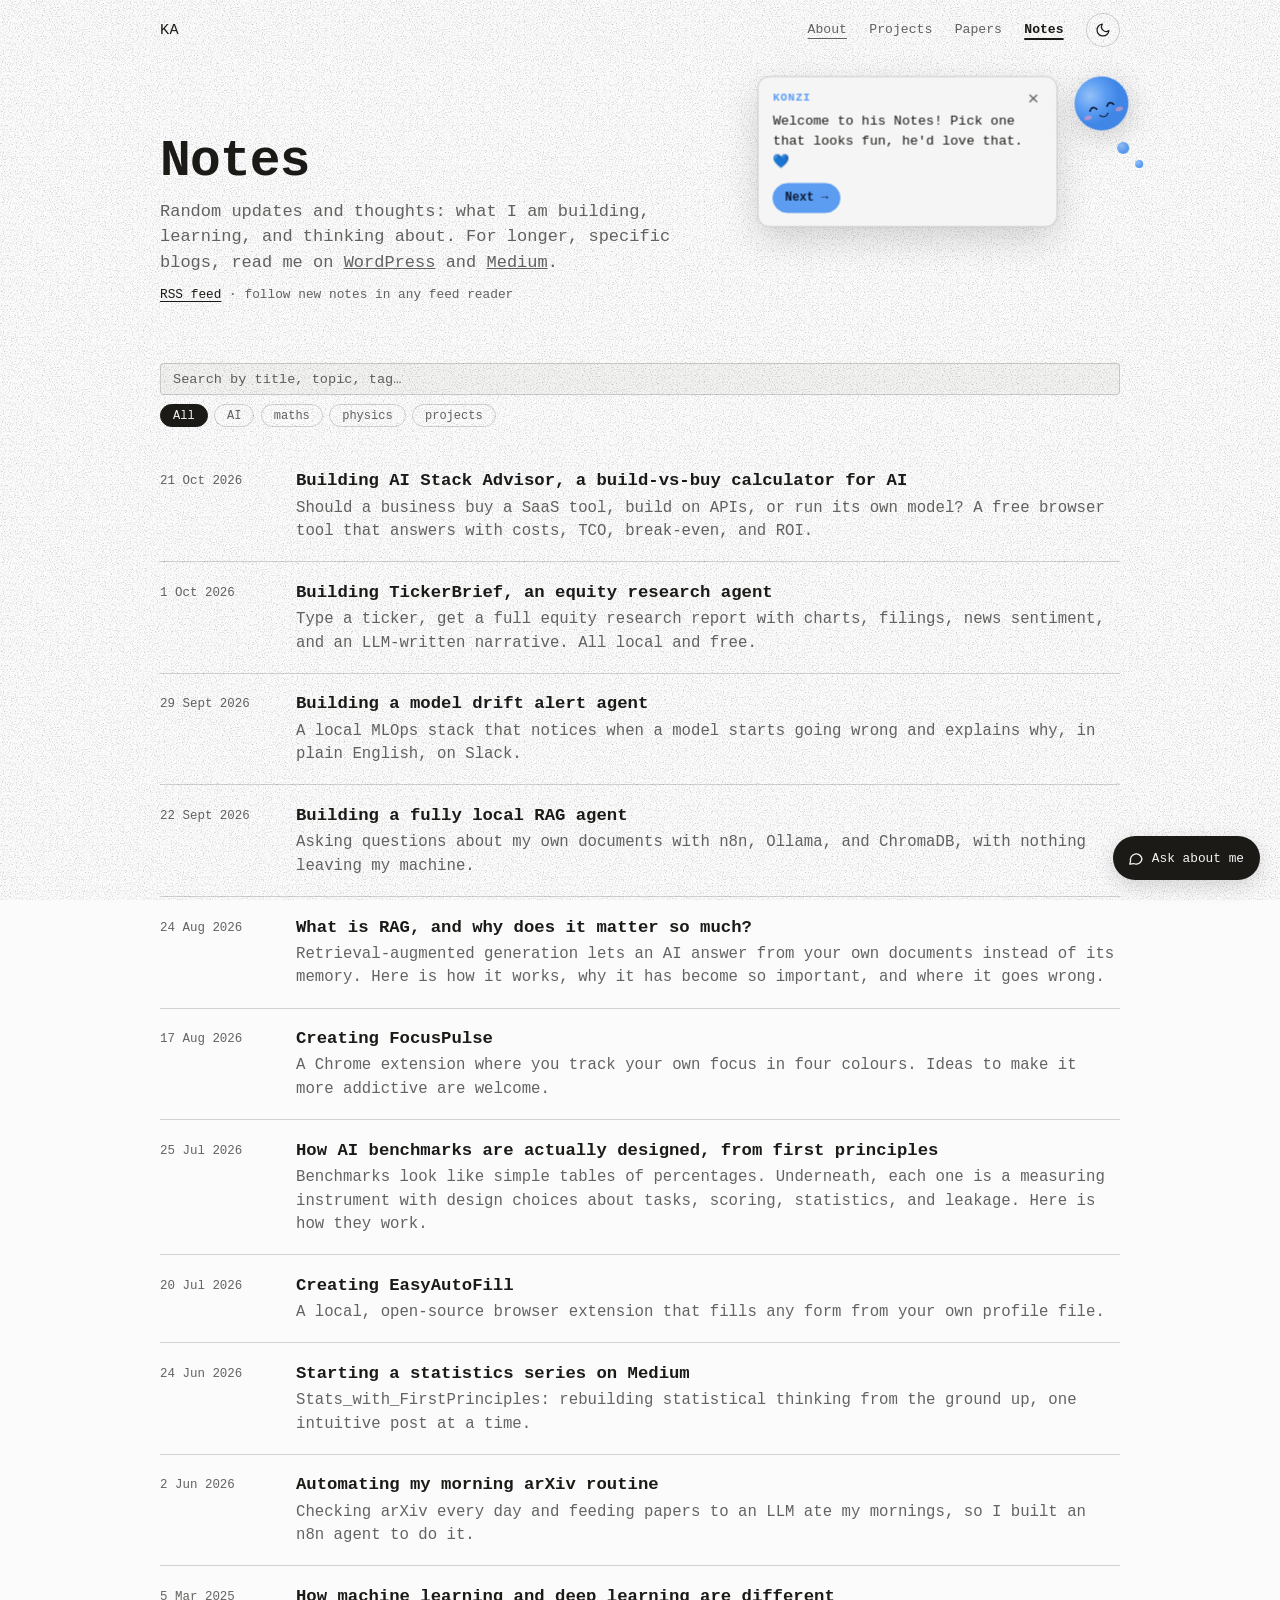
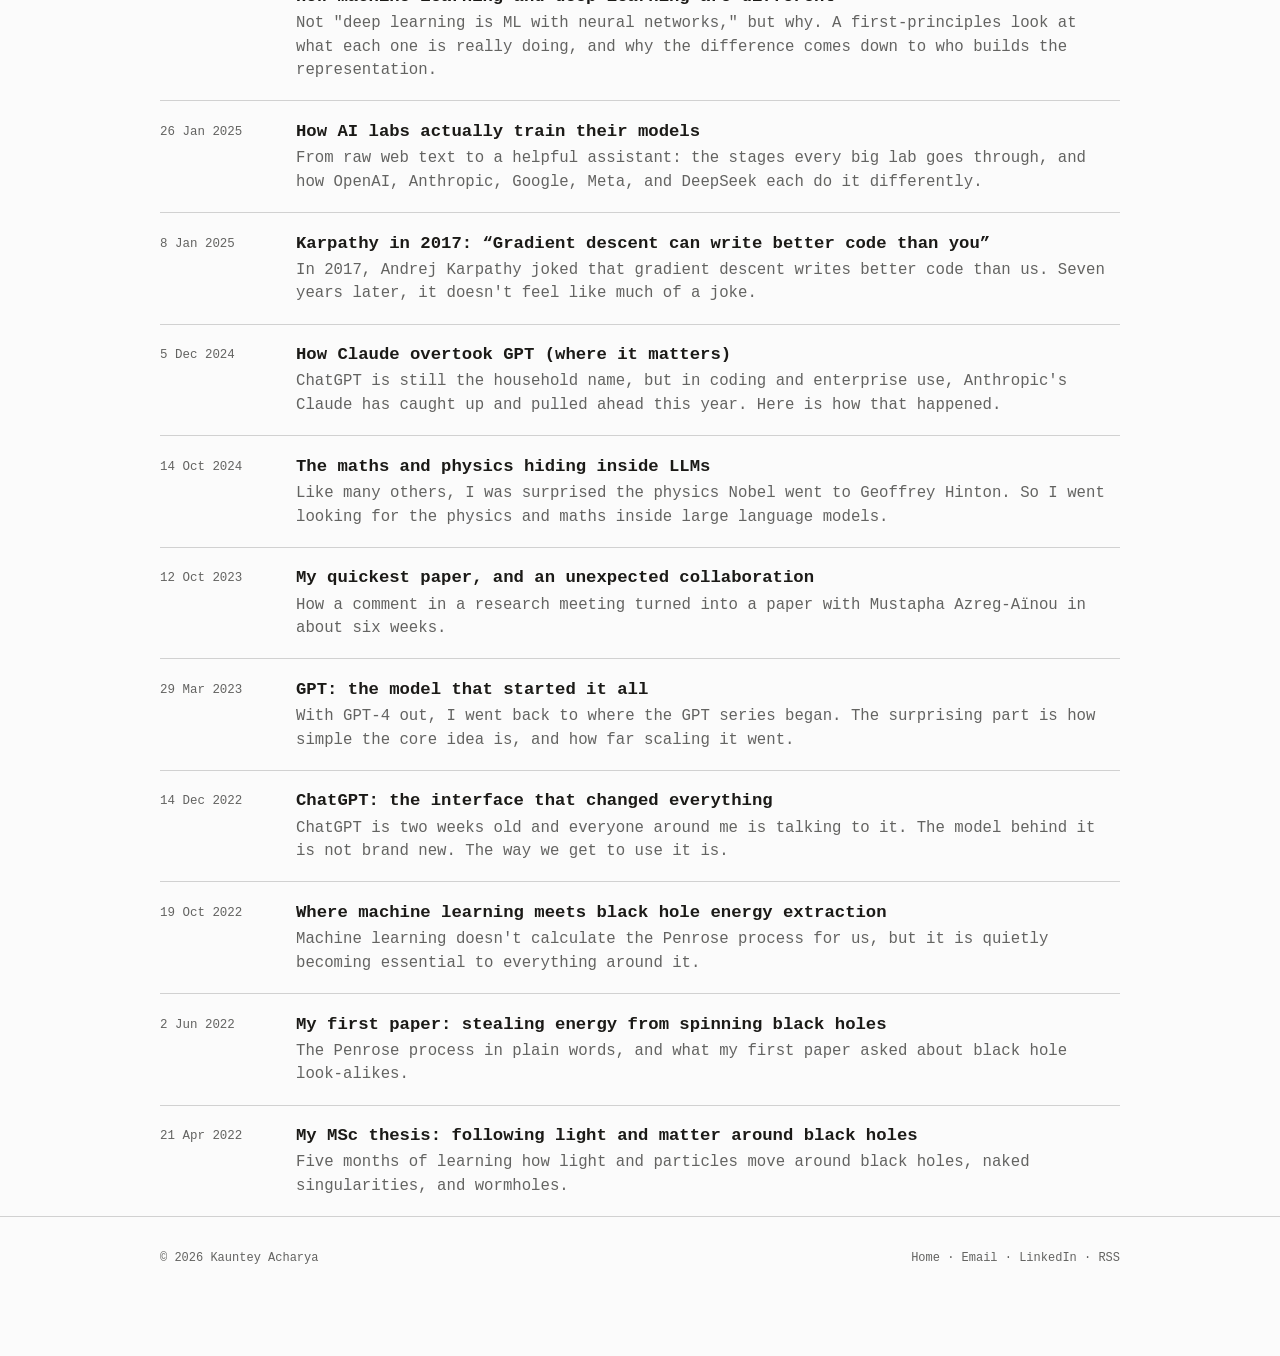
==== notes.html @ 25dbf464 "Add search and Token by Token series filter to notes page" ====
<!DOCTYPE html>
<html lang="en">
<head>
<meta charset="UTF-8">
<meta name="viewport" content="width=device-width, initial-scale=1.0">
<title>Notes | Kauntey Acharya</title>
<meta name="description" content="Random updates and thoughts from Kauntey Acharya on projects, AI, automation, and statistics.">
<meta name="author" content="Kauntey Acharya">
<link rel="canonical" href="https://kaunteyacharya.com/notes.html">
<meta property="og:type" content="website">
<meta property="og:title" content="Notes | Kauntey Acharya">
<meta property="og:description" content="Notes on AI, agents, quantitative finance, statistics, and data science.">
<meta property="og:url" content="https://kaunteyacharya.com/notes.html">
<meta property="og:site_name" content="Kauntey Acharya">
<meta property="og:image" content="https://kaunteyacharya.com/og/notes.png">
<meta property="og:image:width" content="1200">
<meta property="og:image:height" content="630">
<meta name="twitter:card" content="summary_large_image">
<meta name="twitter:image" content="https://kaunteyacharya.com/og/notes.png">
<link rel="alternate" type="application/rss+xml" title="Kauntey Acharya: Notes" href="https://kaunteyacharya.com/feed.xml">

<link rel="icon" type="image/png" sizes="32x32" href="assets/icons/favicon-32.png">
<link rel="icon" href="favicon.ico" sizes="any">
<link rel="apple-touch-icon" href="assets/icons/apple-touch-icon.png">
<link rel="stylesheet" href="assets/style.css">
<!-- Theme: the visitor's saved choice always wins; system preference only until they pick one -->
<script>
  (function () {
    var t = null, k = 'ka-theme';
    try { t = localStorage.getItem(k) || localStorage.getItem('theme'); } catch (e) {}
    if (!t) { try { t = sessionStorage.getItem(k); } catch (e) {} }
    if (!t) { var m = document.cookie.match(/(?:^|; )ka-theme=(light|dark)/); if (m) t = m[1]; }
    if (t !== 'light' && t !== 'dark') t = window.matchMedia && matchMedia('(prefers-color-scheme: dark)').matches ? 'dark' : 'light';
    document.documentElement.setAttribute('data-ka-theme', t);
  })();
</script>
</head>
<body>
<a class="skip-link" href="#blogRoot">Skip to content</a>

<header class="topbar">
  <div class="wrap">
    <a class="brand" href="./" aria-label="Home">KA</a>
    <nav class="nav" aria-label="Primary">
      <a class="hide-sm nav-u" href="./#about">About</a>
      <a href="./#projects">Projects</a>
      <a href="./#publications">Papers</a>
      <a class="nav-u" href="notes.html" aria-current="page">Notes</a>
      <button class="theme-btn" id="themeBtn" type="button" aria-label="Switch theme"></button>
    </nav>
  </div>
</header>

<main class="wrap" id="blogRoot">
  <!-- List view -->
  <section id="listView">
    <div class="page-head">
      <h1>Notes</h1>
      <p>Random updates and thoughts: what I am building, learning, and thinking about. For longer, specific blogs, read me on
        <a href="https://kaunteyacharya.wordpress.com/" target="_blank" rel="noopener noreferrer">WordPress</a>
        and <a href="https://medium.com/@sometimes_rational" target="_blank" rel="noopener noreferrer">Medium</a>.</p>
      <p class="feed-link"><a href="feed.xml">RSS feed</a> · follow new notes in any feed reader</p>
    </div>
    <div class="notes-search-wrap">
      <input type="search" id="noteSearch" class="notes-search" placeholder="Search by title, topic, tag…" aria-label="Search notes" autocomplete="off">
    </div>
    <div class="filter-bar" id="filters" role="group" aria-label="Filter notes"></div>
    <ul class="post-list" id="allPosts"><li class="empty">Loading…</li></ul>
  </section>

  <!-- Single-post view -->
  <article class="article" id="postView" hidden>
    <a class="back" href="notes.html">← All notes</a>
    <header>
      <div class="post-title" id="postTitle" role="heading" aria-level="1"></div>
      <p class="meta" id="postMeta"></p>
    </header>
    <div class="prose" id="postBody"></div>
  </article>
</main>

<footer class="footer">
  <div class="wrap">
    <span>© <span data-year>2026</span> Kauntey Acharya</span>
    <span><a href="./">Home</a> · <a href="mailto:kaunteyacharya2000@gmail.com">Email</a> · <a href="https://www.linkedin.com/in/kauntey-acharya" target="_blank" rel="noopener noreferrer">LinkedIn</a> · <a href="feed.xml">RSS</a></span>
  </div>
</footer>

<!-- ═══ CHAT ASSISTANT ═══ -->
<button class="chat-toggle" id="chatToggle" type="button" aria-controls="chat" aria-expanded="false" aria-label="Ask about me">
  <svg viewBox="0 0 24 24" fill="none" stroke="currentColor" stroke-width="1.8" stroke-linecap="round" stroke-linejoin="round" aria-hidden="true"><path d="M21 12a8 8 0 0 1-11.6 7.1L4 20l1-4.6A8 8 0 1 1 21 12z"/></svg>
  <span>Ask about me</span>
</button>

<div class="chat" id="chat" role="dialog" aria-label="Portfolio assistant" aria-hidden="true">
  <div class="chat-head">
    <strong>K’s assistant</strong>
    <button class="chat-close" id="chatClose" type="button" aria-label="Close assistant">×</button>
  </div>
  <div class="chat-log" id="chatLog" aria-live="polite"></div>
  <form class="chat-form" id="chatForm" autocomplete="off">
    <input id="chatInput" type="text" placeholder="Ask about papers, projects, contact…" aria-label="Your question" maxlength="300">
    <button type="submit">Send</button>
  </form>
</div>

<script src="assets/vendor/marked.min.js"></script>
<script src="assets/main.js"></script>
<script src="assets/notes.js"></script>
<script src="assets/chatbot.js"></script>
<script src="assets/konzi.js"></script>
</body>
</html>
---- assets/style.css ----
/* =========================================================
   Kauntey Acharya: portfolio
   One stylesheet shared by index.html and notes.html
   ========================================================= */

/* ---------- Tokens ---------- */
/* Palette: off-white paper (light) / graphite (dark), monochrome */
:root {
  --bg:      #F5F5F5;
  --surface: rgba(27, 26, 23, .04);
  --text:    #1B1A17;
  --muted:   rgba(27, 26, 23, .68);
  --line:    rgba(27, 26, 23, .18);
  --accent:  #1B1A17;

  --mono:  monospace;
  --serif: monospace;

  --max: 1040px;
  --gutter: clamp(1rem, 4vw, 2.5rem);
  --label-col: 180px;

  /* Paper grain: a tiny tiling noise texture (SVG, about 1 KB, no extra request).
     Light and dark specks around the paper colour; --paper is set a touch lighter
     than --bg (and a touch darker in dark mode) so the grained page averages out to --bg. */
  --grain: url("data:image/svg+xml,%3Csvg xmlns=%27http://www.w3.org/2000/svg%27 width=%27180%27 height=%27180%27%3E%3Cfilter id=%27d%27 x=%270%27 y=%270%27 color-interpolation-filters=%27sRGB%27%3E%3CfeTurbulence type=%27fractalNoise%27 baseFrequency=%27.85%27 numOctaves=%273%27 stitchTiles=%27stitch%27/%3E%3CfeColorMatrix values=%270 0 0 0 0  0 0 0 0 0  0 0 0 0 0  -0.5 0 0 0 0.25%27/%3E%3C/filter%3E%3Cfilter id=%27l%27 x=%270%27 y=%270%27 color-interpolation-filters=%27sRGB%27%3E%3CfeTurbulence type=%27fractalNoise%27 baseFrequency=%27.85%27 numOctaves=%273%27 stitchTiles=%27stitch%27/%3E%3CfeColorMatrix values=%270 0 0 0 1  0 0 0 0 1  0 0 0 0 1  0.5 0 0 0 -0.25%27/%3E%3C/filter%3E%3Crect width=%27100%25%27 height=%27100%25%27 filter=%27url%28%23d%29%27/%3E%3Crect width=%27100%25%27 height=%27100%25%27 filter=%27url%28%23l%29%27/%3E%3C/svg%3E");
  --paper: #FBFBFB;
}

:root[data-ka-theme="dark"] {
  --bg:      #1C1B19;
  --surface: rgba(236, 231, 220, .05);
  --text:    #ECE7DC;
  --muted:   rgba(236, 231, 220, .66);
  --line:    rgba(236, 231, 220, .18);
  --accent:  #ECE7DC;
  --paper:   #171614;
  color-scheme: dark;
}

/* ---------- Reset / base ---------- */
*, *::before, *::after { box-sizing: border-box; margin: 0; padding: 0; }
html { scroll-behavior: smooth; scroll-padding-top: 72px; }
body {
  background-color: var(--paper, var(--bg));
  color: var(--text);
  font-family: var(--serif);
  font-size: 17px;
  line-height: 1.5;          /* original 1.75 minus .25 */
  -webkit-font-smoothing: antialiased;
  transition: background-color .3s ease, color .3s ease;
}
/* Grain sits on its own fixed layer, so it stays still while the page scrolls over it
   (background-attachment: fixed is ignored on iPhones, a fixed layer is not). */
body::before {
  content: ""; position: fixed; inset: 0; z-index: -1; pointer-events: none;
  background: var(--grain) 0 0 / 180px 180px;
}
a { color: inherit; }
img { max-width: 100%; }
::selection { background: var(--text); color: var(--bg); }
:focus-visible { outline: 2px solid var(--accent); outline-offset: 3px; }
/* Skip link: hidden until a keyboard user tabs to it */
.skip-link {
  position: absolute; left: 1rem; top: -100px; z-index: 100;
  background: var(--text); color: var(--bg); padding: .5rem .9rem;
  font-family: var(--mono); font-size: .85rem; text-decoration: none; border-radius: 4px;
}
.skip-link:focus { top: .75rem; }

.wrap { max-width: var(--max); margin: 0 auto; padding: 0 var(--gutter); }
.mono { font-family: var(--mono); }
.muted { color: var(--muted); }

/* ---------- Top bar ---------- */
.topbar {
  position: sticky; top: env(safe-area-inset-top, 0px); z-index: 50;
  background: var(--grain) 0 0 / 180px 180px, color-mix(in srgb, var(--paper, var(--bg)) 88%, transparent);
  backdrop-filter: blur(8px);
  -webkit-backdrop-filter: blur(8px);
  border-bottom: 1px solid transparent;
  transition: border-color .3s ease;
}
.topbar.scrolled { border-bottom-color: var(--line); }
.topbar .wrap {
  display: flex; align-items: center; justify-content: space-between;
  height: 60px; gap: 1rem;
}
.brand {
  font-family: var(--mono); font-weight: 500; font-size: .95rem;
  text-decoration: none; letter-spacing: .02em;
}
.nav { display: flex; align-items: center; gap: 1.4rem; font-family: var(--mono); font-size: .82rem; }
.nav a { text-decoration: none; color: var(--muted); transition: color .2s; white-space: nowrap; }
.nav a:hover { color: var(--text); }
/* About (main page) and Notes (separate page) are underlined; the one you are on is bold */
.nav a.nav-u { text-decoration: underline; text-decoration-thickness: 1px; text-underline-offset: 5px; }
.nav a.nav-u[aria-current="page"] { color: var(--text); font-weight: 700; text-decoration-thickness: 2px; }
.theme-btn {
  width: 34px; height: 34px; display: grid; place-items: center;
  background: none; border: 1px solid var(--line); border-radius: 50%;
  color: var(--text); cursor: pointer; transition: border-color .2s;
}
.theme-btn:hover { border-color: var(--text); }
.theme-btn svg { width: 16px; height: 16px; }

/* ---------- Hero ---------- */
.hero { padding: clamp(5rem, 14vh, 9rem) 0 clamp(3.5rem, 8vh, 5rem); }
.status {
  display: inline-flex; align-items: center; gap: .55rem;
  font-family: var(--mono); font-size: .78rem; color: var(--muted);
  margin-bottom: 2rem;
}
.status::before {
  content: ""; width: 7px; height: 7px; border-radius: 50%;
  background: #3E9B5A; box-shadow: 0 0 0 3px color-mix(in srgb, #3E9B5A 22%, transparent);
}
.hero h1 {
  font-family: var(--serif); font-weight: 700;
  font-size: clamp(2.4rem, 6vw, 4rem);
  line-height: 1.1; letter-spacing: 0;
  margin-bottom: 1.2rem;
}
.hero .roles { font-family: var(--mono); font-size: clamp(.85rem, 1.8vw, 1rem); color: var(--muted); margin-bottom: 1.8rem; }
.hero .lede { font-size: clamp(1.1rem, 2.2vw, 1.3rem); max-width: 36em; margin-bottom: 2.2rem; }
.hero .lede em { font-style: italic; }
.nw { white-space: nowrap; }

.links { display: flex; flex-wrap: wrap; gap: .6rem 1.6rem; font-family: var(--mono); font-size: .85rem; }
.links a {
  display: inline-flex; align-items: center; gap: .45rem;
  text-decoration: none; color: var(--text);
  border-bottom: 1px solid var(--line); padding-bottom: 2px;
  transition: border-color .2s, color .2s;
}
.links a:hover { border-color: var(--accent); color: var(--accent); }
.links svg { width: 15px; height: 15px; fill: currentColor; }
.links a[hidden] { display: none; }
.hero .loc { margin-top: 2.2rem; font-family: var(--mono); font-size: .78rem; color: var(--muted); }

/* ---------- Sections ---------- */
.section {
  display: grid; grid-template-columns: var(--label-col) 1fr; gap: 2rem;
  padding: 4rem 0; border-top: 1px solid var(--line);
}
.section-label {
  font-family: var(--mono); font-size: .78rem; color: var(--muted);
  text-transform: uppercase; letter-spacing: .1em;
  position: sticky; top: 84px; align-self: start;
}
.section-label span { display: block; color: var(--text); margin-bottom: .2rem; }
.section-body > p { max-width: 38em; margin-bottom: 1.1em; }
.section-body > p:last-child { margin-bottom: 0; }

/* ---------- Generic list rows ---------- */
.rows { list-style: none; }
.row { padding: 1.6rem 0; border-bottom: 1px solid var(--line); }
.row:first-child { padding-top: 0; }
.row:last-child { border-bottom: 0; padding-bottom: 0; }
.row-head { display: flex; justify-content: space-between; align-items: baseline; gap: 1rem; flex-wrap: wrap; }
.row h3 { font-size: 1.1rem; font-weight: 700; line-height: 1.35; }
.row h3 a { text-decoration: none; }
.row h3 a:hover { color: var(--accent); }
.row .when { font-family: var(--mono); font-size: .78rem; color: var(--muted); white-space: nowrap; }
.row .org { font-family: var(--mono); font-size: .82rem; color: var(--muted); margin: .15rem 0 .6rem; }
.row p { max-width: 40em; }
.row ul.points { margin: .5rem 0 0 1.1rem; max-width: 40em; }
.row ul.points li { margin-bottom: .25rem; }

.tags { display: flex; flex-wrap: wrap; gap: .4rem; margin-top: .8rem; list-style: none; }
.tags li {
  font-family: var(--mono); font-size: .7rem; color: var(--muted);
  border: 1px solid var(--line); border-radius: 999px; padding: .1rem .6rem;
}
.row-links { display: flex; flex-wrap: wrap; gap: 1.2rem; margin-top: .9rem; font-family: var(--mono); font-size: .8rem; }
.row-links a { text-decoration: none; color: var(--text); border-bottom: 1px solid var(--line); }
.row-links a:hover { border-color: var(--text); }
.row-links a:hover { text-decoration: underline; text-underline-offset: 3px; }

/* ---------- Work with me ---------- */
.services-lede { max-width: 38em; margin-bottom: 1.6rem; }
.services .row { padding: 1.2rem 0; }
.services .row:first-child { padding-top: 0; }
.services .proof { margin-top: .5rem; font-family: var(--mono); font-size: .8rem; color: var(--muted); }
.services .proof a { color: var(--text); text-underline-offset: 3px; }
.steps-h { font-family: var(--mono); font-size: .78rem; font-weight: 700; letter-spacing: .08em; text-transform: uppercase; margin: 2.2rem 0 .9rem; }
.steps { list-style: none; counter-reset: step; display: grid; gap: .6rem; max-width: 40em; }
.steps li { counter-increment: step; position: relative; padding-left: 2.4rem; }
.steps li::before { content: counter(step, decimal-leading-zero); position: absolute; left: 0; top: .2em; font-family: var(--mono); font-size: .78rem; color: var(--muted); }
.steps b { margin-right: .3em; }
.services-cta { display: flex; flex-wrap: wrap; gap: .8rem; margin-top: 1.8rem; }
.services-cta a { font-family: var(--mono); font-size: .85rem; text-decoration: none; padding: .6rem 1.1rem; border-radius: 6px; border: 1px solid var(--text); }
.services-cta .cta-primary { background: var(--text); color: var(--bg); }
.services-cta .cta-ghost { color: var(--text); border-color: var(--line); }
.services-cta a:hover { border-color: var(--text); text-decoration: underline; text-underline-offset: 3px; }
.services-cta a[hidden] { display: none; }

/* ---------- Booking confirmation page (confirm/index.html) ---------- */
.confirm-box { min-height: 40vh; }
.confirm-next { color: var(--muted); }

/* ---------- Skills ---------- */
.skill-groups { display: grid; grid-template-columns: repeat(2, minmax(0, 1fr)); gap: 1.4rem 2.2rem; }
@media (max-width: 820px) { .skill-groups { grid-template-columns: 1fr; } }
.skill-group h3 { font-family: var(--mono); font-size: .78rem; font-weight: 500; color: var(--muted); text-transform: uppercase; letter-spacing: .08em; margin-bottom: .35rem; }
.skill-group p { font-size: 1rem; }

/* ---------- Publications ---------- */
.pub .authors { font-size: .95rem; color: var(--muted); margin: .3rem 0 .15rem; }
.pub .authors strong { color: var(--text); font-weight: 600; }
.pub .venue { font-size: .9rem; }
.pub .venue a { text-decoration: none; border-bottom: 1px solid var(--line); }
.pub .venue a:hover { border-color: var(--text); }
.pub .venue i { font-style: normal; color: var(--text); }
}

/* ---------- Blog teaser + blog page ---------- */
.post-list { list-style: none; }
.post-item { display: grid; grid-template-columns: 7.5rem 1fr; gap: 1rem; padding: 1.1rem 0; border-bottom: 1px solid var(--line); }
.post-item:last-child { border-bottom: 0; }
.post-item time { font-family: var(--mono); font-size: .78rem; color: var(--muted); padding-top: .25rem; }
.post-item a { text-decoration: none; font-weight: 600; font-size: 1.08rem; }
.post-item a:hover { color: var(--accent); }
.post-item p { color: var(--muted); font-size: .98rem; margin-top: .15rem; }
.more-link { display: inline-block; margin-top: 1.4rem; font-family: var(--mono); font-size: .82rem; color: var(--accent); text-decoration: none; }
.more-link:hover { text-decoration: underline; text-underline-offset: 3px; }
.empty { color: var(--muted); font-style: italic; }

.page-head { padding: 4.5rem 0 2.5rem; }
.page-head h1 { font-size: clamp(2.2rem, 5vw, 3.2rem); line-height: 1.1; letter-spacing: -.015em; font-weight: 600; }
.page-head p { color: var(--muted); margin-top: .6rem; max-width: 34em; }

.filter-bar { display: flex; flex-wrap: wrap; gap: .4rem; margin-bottom: 1.5rem; }
.filter-bar button {
  font-family: var(--mono); font-size: .75rem; color: var(--muted);
  background: none; border: 1px solid var(--line); border-radius: 999px;
  padding: .2rem .75rem; cursor: pointer;
}
.filter-bar button:hover { color: var(--text); border-color: var(--text); }
.filter-bar button[aria-pressed="true"] { background: var(--text); color: var(--bg); border-color: var(--text); }

/* article */
.article { max-width: 42rem; margin: 0 auto; padding: 3.5rem 0 4rem; }
.article .back { font-family: var(--mono); font-size: .8rem; color: var(--muted); text-decoration: none; }
.article .back:hover { color: var(--text); }
.article header { margin: 2rem 0 2.5rem; }
.article h1, .article .post-title { font-size: clamp(2rem, 5vw, 2.8rem); line-height: 1.15; letter-spacing: -.015em; font-weight: 600; }
.article .meta { font-family: var(--mono); font-size: .8rem; color: var(--muted); margin-top: .8rem; }
.prose > * + * { margin-top: 1.1em; }
.prose h2 { font-size: 1.5rem; margin-top: 2.2em; line-height: 1.3; }
.prose h3 { font-size: 1.2rem; margin-top: 1.8em; }
.prose a { color: var(--accent); text-underline-offset: 3px; }
.prose ul, .prose ol { padding-left: 1.3rem; }
.prose li + li { margin-top: .3em; }
.prose blockquote { border-left: 2px solid var(--accent); padding-left: 1rem; color: var(--muted); font-style: italic; }
.prose code { font-family: var(--mono); font-size: .86em; background: var(--surface); padding: .1em .35em; border-radius: 3px; }
.prose pre { background: var(--surface); border: 1px solid var(--line); padding: 1rem 1.1rem; overflow-x: auto; border-radius: 4px; line-height: 1.5; }
.prose pre code { background: none; padding: 0; font-size: .85rem; }
.prose img { display: block; margin: 1.6em auto; border-radius: 4px; }
.prose hr { border: 0; border-top: 1px solid var(--line); margin: 2.5em 0; }
.prose table { border-collapse: collapse; width: 100%; font-size: .95rem; display: block; overflow-x: auto; }
.prose th, .prose td { border-bottom: 1px solid var(--line); padding: .45rem .6rem; text-align: left; }
.prose .katex-display { overflow-x: auto; overflow-y: hidden; padding: .3rem 0; }
.prose math[display="block"] { font-size: 1.15em; padding: .4rem 0; }
.prose math { font-family: "Latin Modern Math", "STIX Two Math", "Cambria Math", serif; }

/* ---------- Contact ---------- */
.contact-big { font-size: 1.1rem; max-width: 34em; margin-bottom: 1.2rem; }

/* ---------- Footer ---------- */
.footer { border-top: 1px solid var(--line); padding: 2rem 0 5.5rem; font-family: var(--mono); font-size: .75rem; color: var(--muted); }
.footer .wrap { display: flex; justify-content: space-between; gap: 1rem; flex-wrap: wrap; }
.footer a { text-decoration: none; }
.footer a:hover { color: var(--text); }

/* ---------- Reveal ---------- */
.reveal { opacity: 0; transform: translateY(14px); transition: opacity .7s ease, transform .7s ease; }
.reveal.in { opacity: 1; transform: none; }
@media (prefers-reduced-motion: reduce) {
  html { scroll-behavior: auto; }
  .reveal { opacity: 1; transform: none; transition: none; }
}

/* ---------- Chat widget ---------- */
.chat-toggle {
  position: fixed; right: 20px; bottom: 20px; z-index: 60;
  height: 44px; padding: 0 1rem 0 .85rem; border-radius: 999px;
  display: inline-flex; align-items: center; gap: .5rem;
  background: var(--text); color: var(--bg); border: 0; cursor: pointer;
  font-family: var(--mono); font-size: .8rem;
  box-shadow: 0 6px 20px rgba(0,0,0,.15);
  transition: transform .2s ease;
}
.chat-toggle:hover { transform: translateY(-2px); }
.chat-toggle svg { width: 17px; height: 17px; }
.chat-toggle[hidden] { display: none; }

.chat {
  position: fixed; right: 20px; bottom: 20px; z-index: 61;
  width: 370px; height: min(540px, calc(100vh - 40px));
  display: flex; flex-direction: column;
  background: var(--bg); color: var(--text);
  border: 1px solid var(--line); border-radius: 10px;
  box-shadow: 0 16px 48px rgba(0,0,0,.18);
  opacity: 0; transform: translateY(12px) scale(.98); pointer-events: none;
  transition: opacity .25s ease, transform .25s ease;
}
.chat.open { opacity: 1; transform: none; pointer-events: auto; }
/* Resize grip in the top-left corner (the panel is anchored bottom-right) */
.chat-resize {
  position: absolute; left: 0; top: 0; width: 18px; height: 18px; cursor: nwse-resize; z-index: 2;
  border-top-left-radius: 10px; touch-action: none;
  background: linear-gradient(135deg, var(--muted) 0 1.5px, transparent 1.5px 5px, var(--muted) 5px 6.5px, transparent 6.5px) no-repeat 5px 5px / 9px 9px;
  opacity: .45; transition: opacity .15s;
}
.chat-resize:hover, .chat.resizing .chat-resize { opacity: 1; }
.chat.resizing { transition: none; user-select: none; }
.chat-head { padding-left: 1.4rem; }
.bk-tz { display: grid; gap: .25rem; margin-bottom: .6rem; }
.bk-tz select.bk-in { padding: .35rem .5rem; }
.bk-when { margin: .4rem 0; line-height: 1.45; }
.bk-when small, .bk-sub { color: var(--muted); font-size: .78rem; }
.chat-head { display: flex; justify-content: space-between; align-items: center; padding: .8rem 1rem; border-bottom: 1px solid var(--line); }
.chat-head strong { font-family: var(--mono); font-size: .85rem; font-weight: 500; }
.chat-close { background: none; border: 0; color: var(--muted); font-size: 1.4rem; line-height: 1; cursor: pointer; padding: .2rem .4rem; }
.chat-close:hover { color: var(--text); }
.chat-log { flex: 1; overflow-y: auto; padding: 1rem; display: flex; flex-direction: column; gap: .6rem; }
.msg { max-width: 88%; padding: .6rem .8rem; border-radius: 10px; font-size: .92rem; line-height: 1.5; white-space: pre-line; overflow-wrap: anywhere; }
.msg.bot { align-self: flex-start; background: var(--surface); border: 1px solid var(--line); border-bottom-left-radius: 2px; }
.msg.user { align-self: flex-end; background: var(--text); color: var(--bg); border-bottom-right-radius: 2px; font-family: var(--mono); font-size: .82rem; }
.msg a { color: var(--accent); }
.msg.typing { display: inline-flex; align-items: center; gap: .3rem; color: var(--muted); font-family: var(--mono); font-size: .78rem; }
.msg.typing .typing-label { margin-right: .15rem; }
.msg.typing .dot { width: 5px; height: 5px; border-radius: 50%; background: currentColor; opacity: .3; animation: ka-typing 1s infinite ease-in-out; }
.msg.typing .dot:nth-child(3) { animation-delay: .15s; }
.msg.typing .dot:nth-child(4) { animation-delay: .3s; }
@keyframes ka-typing { 0%, 100% { opacity: .3; transform: translateY(0); } 50% { opacity: 1; transform: translateY(-2px); } }
@media (prefers-reduced-motion: reduce) { .msg.typing .dot { animation: none; opacity: .6; } }
.chips { display: flex; flex-wrap: wrap; gap: .35rem; }
.chips button {
  font-family: var(--mono); font-size: .72rem; color: var(--text);
  background: none; border: 1px solid var(--line); border-radius: 999px;
  padding: .25rem .65rem; cursor: pointer;
}
.chips button:hover { border-color: var(--text); }
.chat-form { display: flex; gap: .4rem; padding: .7rem; border-top: 1px solid var(--line); }
.chat-form input {
  flex: 1; min-width: 0; font: inherit; font-family: var(--mono); font-size: .82rem;
  background: var(--bg); color: var(--text);
  border: 1px solid var(--line); border-radius: 6px; padding: .55rem .7rem; outline: none;
}
.chat-form input:focus { border-color: var(--text); }
.chat-form button { background: var(--text); color: var(--bg); border: 0; border-radius: 6px; padding: 0 .8rem; cursor: pointer; font-family: var(--mono); font-size: .8rem; }

/* ---------- Responsive ---------- */
@media (max-width: 820px) {
  body { font-size: 15px; }
  .section { grid-template-columns: 1fr; gap: 1.2rem; padding: 3rem 0; }
  .section-label { position: static; }
  .nav .hide-sm { display: none; }
  .post-item { grid-template-columns: 1fr; gap: .1rem; }
}
@media (max-width: 480px) {
  .nav { gap: 1rem; }
  .chat { right: 10px; left: 10px; bottom: 10px; width: auto !important; height: min(78vh, 560px) !important; }
  .chat-resize { display: none; }
  .chat-toggle span { display: none; }
  .chat-toggle { padding: 0; width: 44px; justify-content: center; }
}

/* ---------- Scrollbars: thin, quiet, and theme-aware ---------- */
html { scrollbar-color: var(--line) transparent; }
.chat-log, .prose pre, .prose table, .prose .katex-display {
  scrollbar-width: thin;
  scrollbar-color: var(--line) transparent;
}
.chat-log { scrollbar-gutter: stable; }
::-webkit-scrollbar { width: 8px; height: 8px; }
.chat-log::-webkit-scrollbar { width: 6px; }
::-webkit-scrollbar-track { background: transparent; }
::-webkit-scrollbar-thumb {
  background: var(--line);
  border-radius: 999px;
  border: 2px solid transparent;
  background-clip: padding-box;
}
.chat-log::-webkit-scrollbar-thumb { border-width: 1px; }
::-webkit-scrollbar-thumb:hover { background-color: var(--muted); }
::-webkit-scrollbar-button { display: none; width: 0; height: 0; }
::-webkit-scrollbar-corner { background: transparent; }

/* ---------- Chat: booking mode ---------- */
.msg.bk { max-width: 100%; width: 100%; white-space: normal; }
.bk-q { margin: 0 0 .6rem; }
.bk-q:last-child { margin-bottom: 0; }
.bk-row { display: flex; flex-wrap: wrap; gap: .35rem; margin-bottom: .6rem; }
.bk-grid { display: grid; grid-template-columns: repeat(auto-fill, minmax(74px, 1fr)); gap: .35rem; margin-bottom: .6rem; }
.bk-chip {
  font-family: var(--mono); font-size: .74rem; color: var(--text);
  background: var(--bg); border: 1px solid var(--line); border-radius: 6px;
  padding: .3rem .5rem; cursor: pointer;
}
.bk-chip:hover:not(:disabled) { border-color: var(--text); }
.bk-chip[aria-pressed="true"] { background: var(--text); color: var(--bg); border-color: var(--text); }
.bk-actions { display: flex; gap: .4rem; justify-content: flex-end; margin-top: .4rem; }
.bk-primary, .bk-ghost, .bk-link {
  font-family: var(--mono); font-size: .78rem; border-radius: 6px; padding: .4rem .75rem; cursor: pointer;
}
.bk-primary { background: var(--text); color: var(--bg); border: 1px solid var(--text); }
.bk-ghost { background: none; color: var(--text); border: 1px solid var(--line); }
.bk-link { background: none; border: 0; padding: 0; color: var(--text); text-decoration: underline; text-underline-offset: 3px; margin-top: .3rem; }
.bk button:disabled { opacity: .45; cursor: default; }
.bk-l { display: block; font-family: var(--mono); font-size: .7rem; color: var(--muted); margin: .45rem 0 .2rem; }
.bk-in {
  width: 100%; font-family: var(--mono); font-size: .8rem; color: var(--text);
  background: var(--bg); border: 1px solid var(--line); border-radius: 6px; padding: .45rem .55rem; outline: none;
}
.bk-in:focus { border-color: var(--text); }
.bk-hp { position: absolute; left: -9999px; width: 1px; height: 1px; opacity: 0; }
.bk-err { color: #b4541a; font-size: .74rem; min-height: 1em; margin: .35rem 0 0; }
.bk-ts { margin-top: .5rem; }
.bk-ts:empty { display: none; }
.bk-note { font-size: .7rem; color: var(--muted); margin: .4rem 0 0; }
.bk-note a { color: inherit; }
.bk-mail { border: 1px dashed var(--line); border-radius: 6px; padding: .55rem .65rem; background: var(--bg); font-size: .85rem; }
.bk-mail small { display: block; color: var(--muted); font-family: var(--mono); font-size: .68rem; margin-bottom: .2rem; }
.bk-ok { color: #2f7d46; }
:root[data-ka-theme="dark"] .bk-ok { color: #6cc58a; }
:root[data-ka-theme="dark"] .bk-err { color: #e2a35a; }
.bk-bar {
  display: flex; align-items: center; justify-content: space-between; gap: .5rem;
  padding: .45rem .8rem; border-top: 1px solid var(--line);
  font-family: var(--mono); font-size: .72rem; color: var(--muted);
}
.bk-bar[hidden] { display: none; }
.bk-cancel { font-family: var(--mono); font-size: .72rem; background: none; color: var(--text); border: 1px solid var(--line); border-radius: 999px; padding: .2rem .7rem; cursor: pointer; }
.bk-cancel:hover { border-color: var(--text); }
.chat-form input:disabled { opacity: .55; cursor: not-allowed; }
.chat-form button:disabled { opacity: .4; cursor: not-allowed; }

/* ---------- Konzi: the tour guide ----------
   Konzi's blue stays the same in both themes and is a little see-through at rest;
   the speech bubble follows the theme. Positions are set by assets/konzi.js. */
:root { --konzi: #5C9DF2; --konzi-size: 60px; }
.konzi { position: fixed; left: 0; top: 0; width: 0; height: 0; z-index: 55; }
.konzi-head, .konzi-bub, .konzi-say { position: fixed; left: 0; top: 0; will-change: transform; }
.konzi-head {
  width: var(--konzi-size); height: var(--konzi-size); padding: 0; border: 0; background: none;
  border-radius: 50%; cursor: grab; touch-action: none; -webkit-tap-highlight-color: transparent;
  filter: drop-shadow(0 6px 14px rgba(0,0,0,.18));
}
.konzi.dragging .konzi-head { cursor: grabbing; }
.konzi-head svg { width: 100%; height: 100%; display: block; overflow: visible; pointer-events: none; }
.konzi-head:focus-visible { outline: 2px solid var(--konzi); outline-offset: 4px; }
.konzi-bub { border-radius: 50%; pointer-events: none;
  background: radial-gradient(circle at 35% 30%, #93C0F8 0%, var(--konzi) 55%, #3F86E6 100%); }
.konzi-b1 { width: calc(var(--konzi-size) * .2); height: calc(var(--konzi-size) * .2); }
.konzi-b2 { width: calc(var(--konzi-size) * .13); height: calc(var(--konzi-size) * .13); }
.konzi-head, .konzi-bub { opacity: .75; transition: opacity .25s ease; }
.konzi.talking .konzi-head, .konzi.talking .konzi-bub,
.konzi.dragging .konzi-head, .konzi.dragging .konzi-bub,
.konzi-head:hover, .konzi-head:focus-visible { opacity: 1; }
.kz-v, .kz-cheeks, .kz-zzz { transition: opacity .15s; }
.kz-mouth { transition: d .22s ease; }
.kz-zzz { opacity: 0; }
.kz-zzz text { font-family: var(--mono); font-weight: 700; fill: var(--konzi); }

.konzi-say {
  width: min(300px, calc(100vw - 24px));
  background: var(--bg); color: var(--text);
  border: 1px solid var(--line); border-radius: 12px;
  box-shadow: 0 12px 36px rgba(0,0,0,.16);
  padding: .75rem .9rem .8rem;
  opacity: 0; transition: opacity .2s ease;
}
.konzi-say.on { opacity: 1; }
.konzi-say-top { display: flex; justify-content: space-between; align-items: center; margin-bottom: .25rem; }
.konzi-name { font-family: var(--mono); font-size: .7rem; font-weight: 700; letter-spacing: .08em; text-transform: uppercase; color: var(--konzi); }
.konzi-x { background: none; border: 0; color: var(--muted); font-size: 1.2rem; line-height: 1; cursor: pointer; padding: 0 .2rem; }
.konzi-x:hover { color: var(--text); }
.konzi-text { font-family: var(--mono); font-size: .84rem; line-height: 1.5; margin: 0; min-height: 2.6em; }
.konzi-acts { display: flex; flex-wrap: wrap; gap: .4rem; margin-top: .65rem; }
.konzi-acts:empty { display: none; }
.konzi-btn {
  font-family: var(--mono); font-size: .75rem; line-height: 1; padding: .5rem .7rem; border-radius: 999px;
  border: 1px solid var(--line); background: transparent; color: var(--text); cursor: pointer; text-decoration: none;
}
.konzi-btn:hover { border-color: var(--text); }
.konzi-btn.primary { background: var(--konzi); border-color: var(--konzi); color: #0B1A33; font-weight: 700; }
.konzi-btn.quiet { border-color: transparent; color: var(--muted); margin-left: auto; padding-inline: .3rem; }
.konzi-btn.quiet:hover { color: var(--text); }
.konzi-btn:focus-visible { outline: 2px solid var(--konzi); outline-offset: 2px; }

@media (max-width: 760px) { :root { --konzi-size: 50px; } }
@media print { .konzi { display: none; } }

/* ---------- Note pages: tags, ending, older/newer ---------- */
.article .meta a { color: inherit; text-underline-offset: 3px; }
.article .meta a:hover { color: var(--text); }
.note-end { margin-top: 3.5rem; padding-top: 1.6rem; border-top: 1px solid var(--line); }
.note-follow { color: var(--muted); font-size: .95rem; }
.note-follow a { color: var(--text); text-underline-offset: 3px; }
.note-nav { display: grid; grid-template-columns: 1fr 1fr; gap: 1rem; margin-top: 1.8rem; }
.note-nav a { display: block; text-decoration: none; padding: .9rem 1rem; border: 1px solid var(--line); border-radius: 4px; font-weight: 600; line-height: 1.35; }
.note-nav a:hover { border-color: var(--text); }
.note-nav span { display: block; font-family: var(--mono); font-size: .75rem; font-weight: 400; color: var(--muted); margin-bottom: .3rem; }
.note-nav .note-older { text-align: right; }
@media (max-width: 560px) { .note-nav { grid-template-columns: 1fr; } .note-nav .note-older { text-align: left; } }
/* Related notes: picked in front matter (related:) or by shared tags, see scripts/build-notes.mjs */
.note-related { margin: 0 0 1.8rem; }
.note-related h2 { font-family: var(--mono); font-size: .78rem; font-weight: 700; letter-spacing: .08em; text-transform: uppercase; margin-bottom: .8rem; }
.note-related ul { list-style: none; display: grid; gap: .7rem; }
.note-related li { padding: .85rem 1rem; border: 1px solid var(--line); border-radius: 4px; transition: border-color .2s; }
.note-related li:hover { border-color: var(--text); }
.note-related a { font-weight: 600; line-height: 1.35; text-decoration: none; }
.note-related a:hover { text-decoration: underline; text-underline-offset: 3px; }
.note-related p { margin-top: .3rem; color: var(--muted); font-size: .88rem; line-height: 1.45; }
.feed-link { font-family: var(--mono); font-size: .8rem; }
.feed-link a { color: var(--text); text-underline-offset: 3px; }
.note-share { display: flex; flex-wrap: wrap; align-items: center; gap: .5rem .6rem; font-family: var(--mono); font-size: .8rem; margin-bottom: 1.4rem; }
.note-share-label { color: var(--muted); margin-right: .2rem; }
.note-share a, .note-share button {
  font: inherit; color: var(--text); background: none; cursor: pointer; text-decoration: none;
  border: 1px solid var(--line); border-radius: 999px; padding: .3rem .75rem; line-height: 1.2;
}
.note-share a:hover, .note-share button:hover { border-color: var(--text); }
.note-share [hidden] { display: none; }
.article .byline { font-family: var(--mono); font-size: .8rem; color: var(--muted); margin-top: .9rem; }
.article .byline a { color: var(--text); text-underline-offset: 3px; }
.note-author { margin-bottom: 1.6rem; padding: 1rem 1.1rem; border: 1px solid var(--line); border-radius: 4px; font-size: .92rem; color: var(--muted); }
.note-author a { color: var(--text); text-underline-offset: 3px; }

/* ---------- Print: plain paper, no grain ---------- */
@media print {
  body::before { display: none; }
  .topbar { background-image: none; }
}


/* ---------- "AI from Scratch" series: banner and pipeline (static, works without JavaScript) ---------- */
.prose .fs-series { border: 1px solid var(--line); border-left: 3px solid var(--accent); border-radius: 4px; padding: .7rem .9rem; background: var(--surface); font-size: .88rem; }
.prose .fs-series p + p { margin-top: .3rem; color: var(--muted); }
.prose .fs-flow { display: flex; flex-wrap: wrap; align-items: center; gap: .4rem; font-size: .85rem; }
.prose .fs-flow span { border: 1px solid var(--line); border-radius: 4px; padding: .35rem .6rem; background: var(--surface); }
.prose .fs-flow span + span::before { content: "â†’"; margin: 0 .5rem 0 -.1rem; color: var(--muted); }
.prose details { border: 1px solid var(--line); border-radius: 4px; padding: .5rem .8rem; }
.prose details summary { cursor: pointer; color: var(--muted); }
.prose details[open] summary { margin-bottom: .6rem; }
.prose .fs-widget { margin: 1.8em 0; }


/* ---------- Notes search ---------- */
.notes-search-wrap { margin: 1.2rem 0 .6rem; }
.notes-search {
  width: 100%; font-family: var(--mono); font-size: .85rem;
  padding: .45rem .75rem; background: var(--surface);
  border: 1px solid var(--line); border-radius: 4px;
  color: var(--text); outline: none; box-sizing: border-box;
}
.notes-search:focus { border-color: var(--text); }
.notes-search::placeholder { color: var(--muted); }

/* ---------- Series filter pill ---------- */
.filter-sep {
  display: inline-block; width: 1px; height: 1.1em;
  background: var(--line); margin: 0 .3rem; vertical-align: middle;
}
.filter-bar .filter-series { border-style: dashed; }
.filter-bar .filter-series[aria-pressed="true"] { background: var(--text); color: var(--bg); border-color: var(--text); border-style: dashed; }
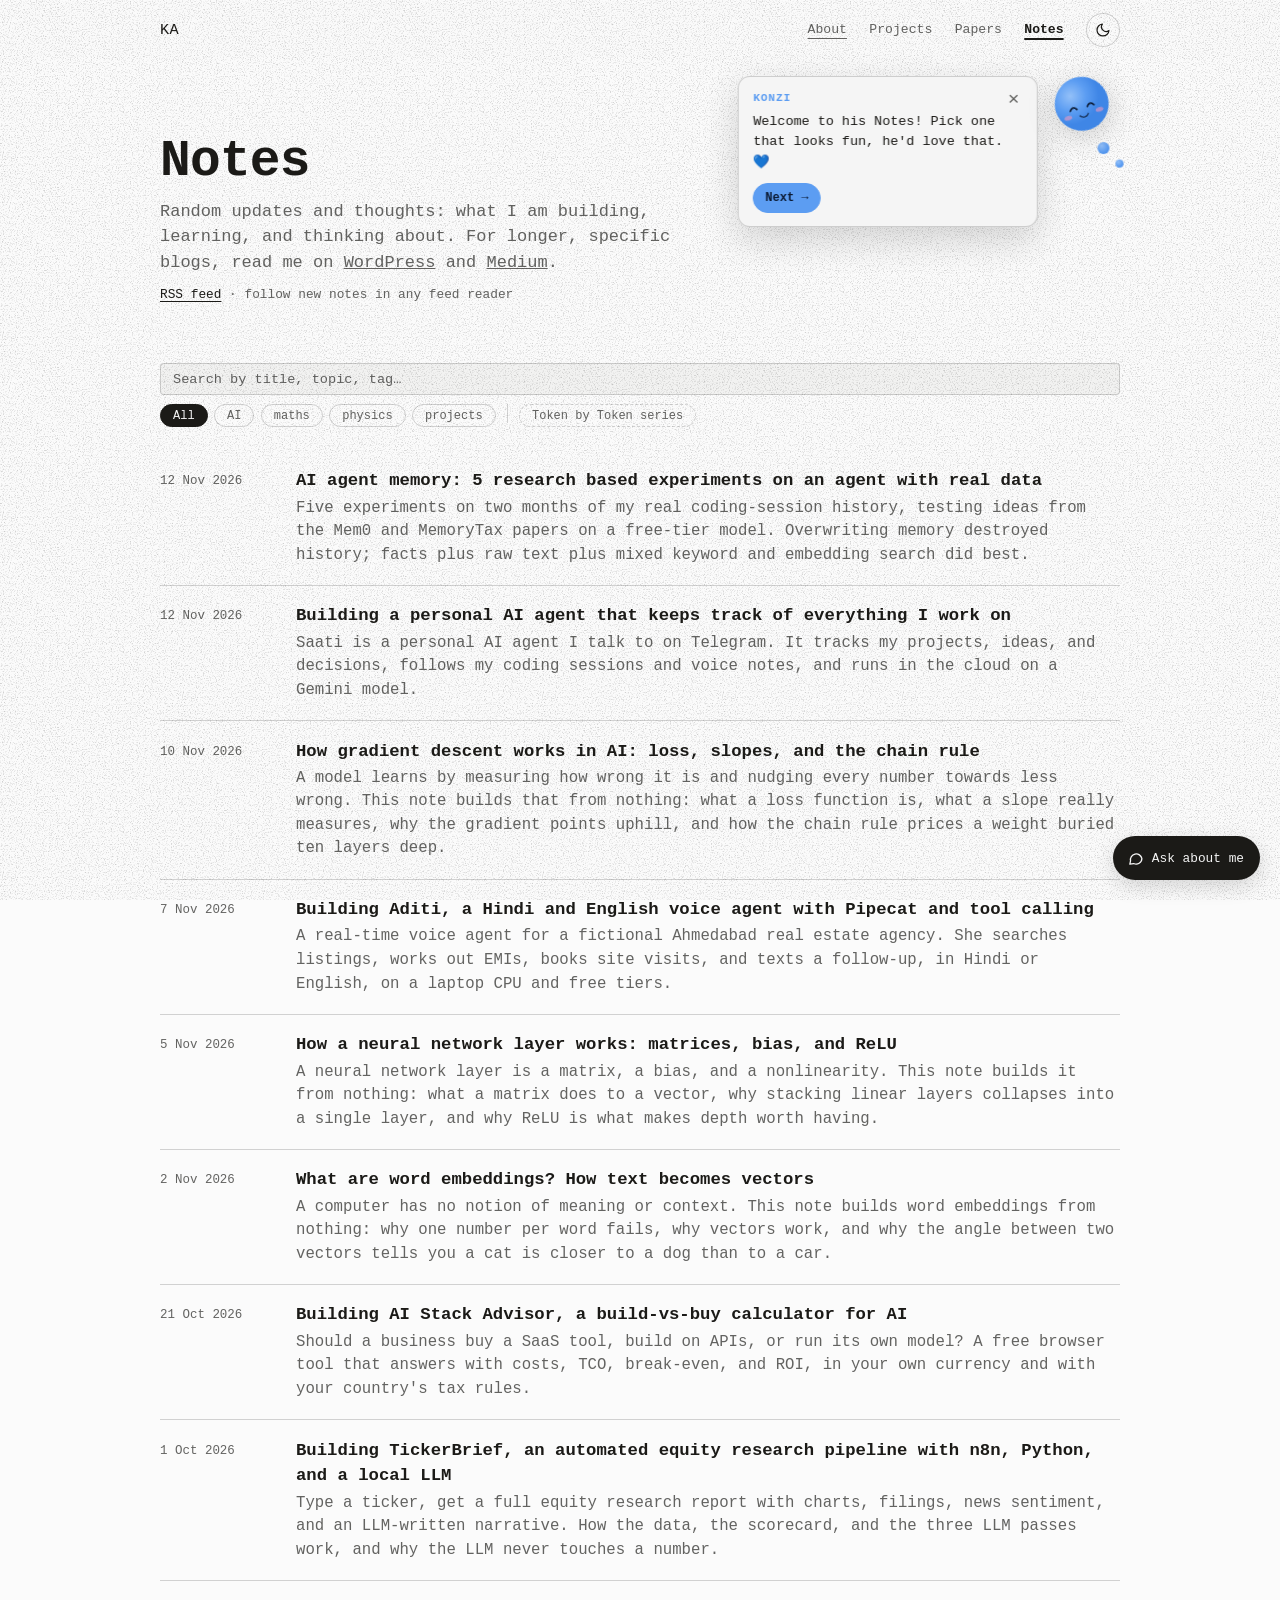
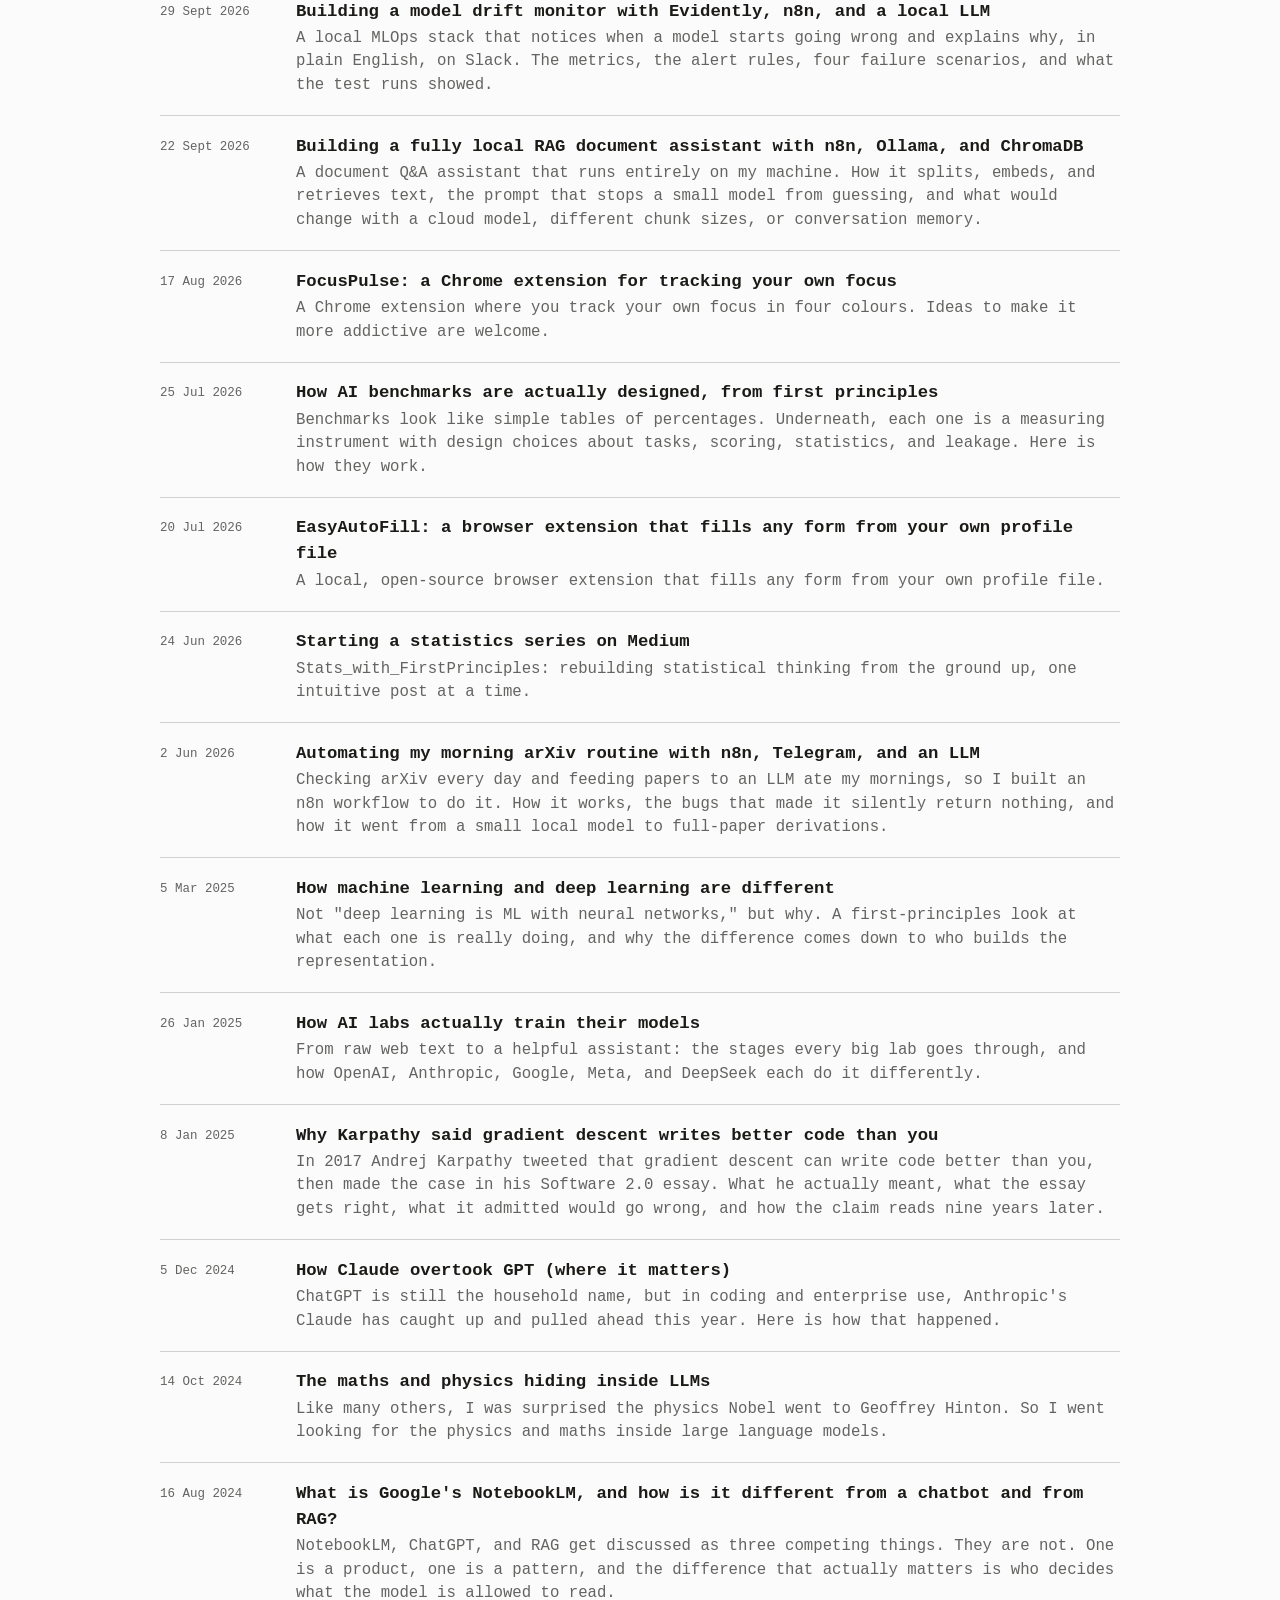
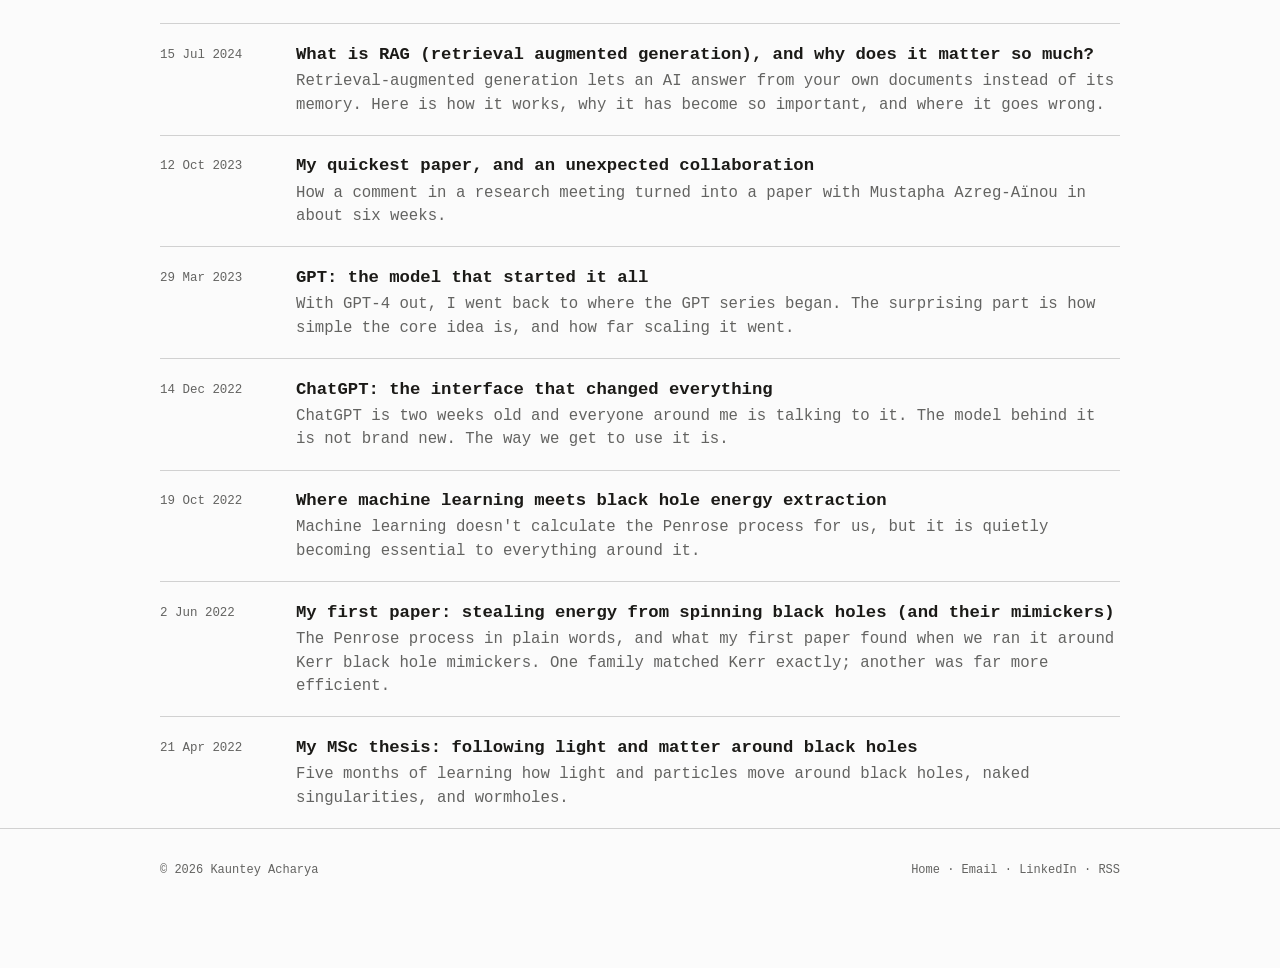
==== commit 8e62068f: "edit NotebookLM note, deepen the Karpathy piece, retitle notes edit note on NotebookLM vs chatbots v" ====
--- a/notes.html
+++ b/notes.html
@@ -2,6 +2,7 @@
 <html lang="en">
 <head>
 <meta charset="UTF-8">
+<meta name="ka-static-notes" content="1">
 <meta name="viewport" content="width=device-width, initial-scale=1.0">
 <title>Notes | Kauntey Acharya</title>
 <meta name="description" content="Random updates and thoughts from Kauntey Acharya on projects, AI, automation, and statistics.">
@@ -65,7 +66,7 @@
       <input type="search" id="noteSearch" class="notes-search" placeholder="Search by title, topic, tag…" aria-label="Search notes" autocomplete="off">
     </div>
     <div class="filter-bar" id="filters" role="group" aria-label="Filter notes"></div>
-    <ul class="post-list" id="allPosts"><li class="empty">Loading…</li></ul>
+    <ul class="post-list" id="allPosts"><li class="post-item"><time datetime="2026-11-12">12 Nov 2026</time><div><a href="notes/ai-agent-memory-experiments/">AI agent memory: 5 research based experiments on an agent with real data</a><p>Five experiments on two months of my real coding-session history, testing ideas from the Mem0 and MemoryTax papers on a free-tier model. Overwriting memory destroyed history; facts plus raw text plus mixed keyword and embedding search did best.</p></div></li><li class="post-item"><time datetime="2026-11-12">12 Nov 2026</time><div><a href="notes/building-a-personal-ai-agent/">Building a personal AI agent that keeps track of everything I work on</a><p>Saati is a personal AI agent I talk to on Telegram. It tracks my projects, ideas, and decisions, follows my coding sessions and voice notes, and runs in the cloud on a Gemini model.</p></div></li><li class="post-item"><time datetime="2026-11-10">10 Nov 2026</time><div><a href="notes/how-gradient-descent-works/">How gradient descent works in AI: loss, slopes, and the chain rule</a><p>A model learns by measuring how wrong it is and nudging every number towards less wrong. This note builds that from nothing: what a loss function is, what a slope really measures, why the gradient points uphill, and how the chain rule prices a weight buried ten layers deep.</p></div></li><li class="post-item"><time datetime="2026-11-07">7 Nov 2026</time><div><a href="notes/voice-ai-agent/">Building Aditi, a Hindi and English voice agent with Pipecat and tool calling</a><p>A real-time voice agent for a fictional Ahmedabad real estate agency. She searches listings, works out EMIs, books site visits, and texts a follow-up, in Hindi or English, on a laptop CPU and free tiers.</p></div></li><li class="post-item"><time datetime="2026-11-05">5 Nov 2026</time><div><a href="notes/neural-network-layer-explained/">How a neural network layer works: matrices, bias, and ReLU</a><p>A neural network layer is a matrix, a bias, and a nonlinearity. This note builds it from nothing: what a matrix does to a vector, why stacking linear layers collapses into a single layer, and why ReLU is what makes depth worth having.</p></div></li><li class="post-item"><time datetime="2026-11-02">2 Nov 2026</time><div><a href="notes/word-embeddings-explained/">What are word embeddings? How text becomes vectors</a><p>A computer has no notion of meaning or context. This note builds word embeddings from nothing: why one number per word fails, why vectors work, and why the angle between two vectors tells you a cat is closer to a dog than to a car.</p></div></li><li class="post-item"><time datetime="2026-10-21">21 Oct 2026</time><div><a href="notes/ai-stack-advisor/">Building AI Stack Advisor, a build-vs-buy calculator for AI</a><p>Should a business buy a SaaS tool, build on APIs, or run its own model? A free browser tool that answers with costs, TCO, break-even, and ROI, in your own currency and with your country's tax rules.</p></div></li><li class="post-item"><time datetime="2026-10-01">1 Oct 2026</time><div><a href="notes/tickerbrief/">Building TickerBrief, an automated equity research pipeline with n8n, Python, and a local LLM</a><p>Type a ticker, get a full equity research report with charts, filings, news sentiment, and an LLM-written narrative. How the data, the scorecard, and the three LLM passes work, and why the LLM never touches a number.</p></div></li><li class="post-item"><time datetime="2026-09-29">29 Sept 2026</time><div><a href="notes/ml-drift-alert-agent/">Building a model drift monitor with Evidently, n8n, and a local LLM</a><p>A local MLOps stack that notices when a model starts going wrong and explains why, in plain English, on Slack. The metrics, the alert rules, four failure scenarios, and what the test runs showed.</p></div></li><li class="post-item"><time datetime="2026-09-22">22 Sept 2026</time><div><a href="notes/local-rag-agent/">Building a fully local RAG document assistant with n8n, Ollama, and ChromaDB</a><p>A document Q&amp;A assistant that runs entirely on my machine. How it splits, embeds, and retrieves text, the prompt that stops a small model from guessing, and what would change with a cloud model, different chunk sizes, or conversation memory.</p></div></li><li class="post-item"><time datetime="2026-08-17">17 Aug 2026</time><div><a href="notes/creating-focuspulse/">FocusPulse: a Chrome extension for tracking your own focus</a><p>A Chrome extension where you track your own focus in four colours. Ideas to make it more addictive are welcome.</p></div></li><li class="post-item"><time datetime="2026-07-25">25 Jul 2026</time><div><a href="notes/ai-benchmarks/">How AI benchmarks are actually designed, from first principles</a><p>Benchmarks look like simple tables of percentages. Underneath, each one is a measuring instrument with design choices about tasks, scoring, statistics, and leakage. Here is how they work.</p></div></li><li class="post-item"><time datetime="2026-07-20">20 Jul 2026</time><div><a href="notes/creating-easyautofill/">EasyAutoFill: a browser extension that fills any form from your own profile file</a><p>A local, open-source browser extension that fills any form from your own profile file.</p></div></li><li class="post-item"><time datetime="2026-06-24">24 Jun 2026</time><div><a href="notes/stats-with-first-principles/">Starting a statistics series on Medium</a><p>Stats_with_FirstPrinciples: rebuilding statistical thinking from the ground up, one intuitive post at a time.</p></div></li><li class="post-item"><time datetime="2026-06-02">2 Jun 2026</time><div><a href="notes/automating-arxiv/">Automating my morning arXiv routine with n8n, Telegram, and an LLM</a><p>Checking arXiv every day and feeding papers to an LLM ate my mornings, so I built an n8n workflow to do it. How it works, the bugs that made it silently return nothing, and how it went from a small local model to full-paper derivations.</p></div></li><li class="post-item"><time datetime="2025-03-05">5 Mar 2025</time><div><a href="notes/ml-vs-deep-learning/">How machine learning and deep learning are different</a><p>Not &quot;deep learning is ML with neural networks,&quot; but why. A first-principles look at what each one is really doing, and why the difference comes down to who builds the representation.</p></div></li><li class="post-item"><time datetime="2025-01-26">26 Jan 2025</time><div><a href="notes/how-labs-train-ai-models/">How AI labs actually train their models</a><p>From raw web text to a helpful assistant: the stages every big lab goes through, and how OpenAI, Anthropic, Google, Meta, and DeepSeek each do it differently.</p></div></li><li class="post-item"><time datetime="2025-01-08">8 Jan 2025</time><div><a href="notes/gradient-descent-better-code/">Why Karpathy said gradient descent writes better code than you</a><p>In 2017 Andrej Karpathy tweeted that gradient descent can write code better than you, then made the case in his Software 2.0 essay. What he actually meant, what the essay gets right, what it admitted would go wrong, and how the claim reads nine years later.</p></div></li><li class="post-item"><time datetime="2024-12-05">5 Dec 2024</time><div><a href="notes/claude-overtook-gpt/">How Claude overtook GPT (where it matters)</a><p>ChatGPT is still the household name, but in coding and enterprise use, Anthropic's Claude has caught up and pulled ahead this year. Here is how that happened.</p></div></li><li class="post-item"><time datetime="2024-10-14">14 Oct 2024</time><div><a href="notes/maths-physics-inside-llms/">The maths and physics hiding inside LLMs</a><p>Like many others, I was surprised the physics Nobel went to Geoffrey Hinton. So I went looking for the physics and maths inside large language models.</p></div></li><li class="post-item"><time datetime="2024-08-16">16 Aug 2024</time><div><a href="notes/notebooklm-vs-chatbot-vs-rag/">What is Google's NotebookLM, and how is it different from a chatbot and from RAG?</a><p>NotebookLM, ChatGPT, and RAG get discussed as three competing things. They are not. One is a product, one is a pattern, and the difference that actually matters is who decides what the model is allowed to read.</p></div></li><li class="post-item"><time datetime="2024-07-15">15 Jul 2024</time><div><a href="notes/what-is-rag/">What is RAG (retrieval augmented generation), and why does it matter so much?</a><p>Retrieval-augmented generation lets an AI answer from your own documents instead of its memory. Here is how it works, why it has become so important, and where it goes wrong.</p></div></li><li class="post-item"><time datetime="2023-10-12">12 Oct 2023</time><div><a href="notes/jmn-magnetic-field/">My quickest paper, and an unexpected collaboration</a><p>How a comment in a research meeting turned into a paper with Mustapha Azreg-Aïnou in about six weeks.</p></div></li><li class="post-item"><time datetime="2023-03-29">29 Mar 2023</time><div><a href="notes/gpt-origins/">GPT: the model that started it all</a><p>With GPT-4 out, I went back to where the GPT series began. The surprising part is how simple the core idea is, and how far scaling it went.</p></div></li><li class="post-item"><time datetime="2022-12-14">14 Dec 2022</time><div><a href="notes/chatgpt-interface/">ChatGPT: the interface that changed everything</a><p>ChatGPT is two weeks old and everyone around me is talking to it. The model behind it is not brand new. The way we get to use it is.</p></div></li><li class="post-item"><time datetime="2022-10-19">19 Oct 2022</time><div><a href="notes/ml-black-hole-energy-extraction/">Where machine learning meets black hole energy extraction</a><p>Machine learning doesn't calculate the Penrose process for us, but it is quietly becoming essential to everything around it.</p></div></li><li class="post-item"><time datetime="2022-06-02">2 Jun 2022</time><div><a href="notes/first-paper-penrose/">My first paper: stealing energy from spinning black holes (and their mimickers)</a><p>The Penrose process in plain words, and what my first paper found when we ran it around Kerr black hole mimickers. One family matched Kerr exactly; another was far more efficient.</p></div></li><li class="post-item"><time datetime="2022-04-21">21 Apr 2022</time><div><a href="notes/msc-thesis/">My MSc thesis: following light and matter around black holes</a><p>Five months of learning how light and particles move around black holes, naked singularities, and wormholes.</p></div></li></ul>
   </section>
 
   <!-- Single-post view -->
--- a/assets/style.css
+++ b/assets/style.css
@@ -12,6 +12,7 @@
   --muted:   rgba(27, 26, 23, .68);
   --line:    rgba(27, 26, 23, .18);
   --accent:  #1B1A17;
+  --fs-b:    #B4532A;          /* figure accent, shared with assets/fromscratch.js */
 
   --mono:  monospace;
   --serif: monospace;
@@ -34,6 +35,7 @@
   --muted:   rgba(236, 231, 220, .66);
   --line:    rgba(236, 231, 220, .18);
   --accent:  #ECE7DC;
+  --fs-b:    #E58C5F;
   --paper:   #171614;
   color-scheme: dark;
 }
@@ -567,3 +569,86 @@
 }
 .filter-bar .filter-series { border-style: dashed; }
 .filter-bar .filter-series[aria-pressed="true"] { background: var(--text); color: var(--bg); border-color: var(--text); border-style: dashed; }
+
+/* Deep links into a note: a quiet # beside each heading, and a step reference in the text */
+.prose h2, .prose h3 { scroll-margin-top: 4.5rem; position: relative; }
+.prose .hanchor {
+  margin-left: .4rem; font-weight: 400; text-decoration: none; color: var(--muted);
+  opacity: 0; transition: opacity .12s ease;
+}
+.prose h2:hover .hanchor, .prose h3:hover .hanchor,
+.prose .hanchor:focus { opacity: 1; }
+.prose .hanchor:hover { color: var(--text); }
+@media (hover: none) { .prose .hanchor { opacity: .35; } }
+
+.prose a.steplink { text-decoration-style: dotted; text-underline-offset: 2px; }
+
+/* Static diagrams drawn inline in a note (no JavaScript needed) */
+.prose .fs-fig { margin: 1.9em 0; }
+.prose .fs-fig svg { width: 100%; height: auto; display: block; border: 1px solid var(--line); border-radius: 6px; background: var(--surface); }
+.prose .fs-fig svg text { font-family: var(--mono, monospace); fill: var(--text); }
+.prose .fs-fig svg .fg-m { fill: var(--muted); }
+.prose .fs-fig svg .fg-line { stroke: var(--line); fill: none; }
+.prose .fs-fig svg .fg-ax { stroke: var(--muted); fill: none; }
+.prose .fs-fig svg .fg-curve { stroke: var(--text); fill: none; stroke-width: 2.2; }
+.prose .fs-fig svg .fg-hi { stroke: var(--fs-b); fill: none; stroke-width: 2.2; }
+.prose .fs-fig svg .fg-hit { fill: var(--fs-b); stroke: none; }
+.prose .fs-fig svg .fg-dash { stroke-dasharray: 5 4; }
+.prose .fs-fig figcaption { font-size: .83rem; color: var(--muted); margin-top: .6rem; line-height: 1.6; }
+
+/* Contents for a long note. Narrow screens: a plain list where it sits in the flow.
+   Wide screens: a rail of bars pinned to the left margin, opening on hover. */
+.prose .note-rail {
+  margin: 2em 0; padding: .65rem .9rem; border: 1px solid var(--line);
+  border-radius: 6px; background: var(--surface); max-height: 16rem; overflow: auto;
+}
+.prose .note-rail-head { font-weight: 600; font-size: .9rem; margin: 0 0 .45rem; column-span: all; }
+@media (min-width: 560px) { .prose .note-rail { columns: 2; column-gap: 1.8rem; } }
+.prose .note-rail a.rl {
+  display: flex; align-items: center; gap: .55rem; padding: .14rem 0;
+  font-size: .85rem; line-height: 1.35; color: var(--muted); text-decoration: none;
+  break-inside: avoid;
+}
+.prose .note-rail a.rl2 { color: var(--text); }
+.prose .note-rail a.rl > i { flex: none; height: 2px; border-radius: 2px; background: currentColor; opacity: .45; }
+.prose .note-rail a.rl2 > i { width: 18px; }
+.prose .note-rail a.rl3 > i { width: 10px; margin-left: 8px; }
+.prose .note-rail a.rl:hover, .prose .note-rail a.rl:focus-visible { color: var(--accent); }
+.prose .note-rail a.rl:hover > i, .prose .note-rail a.rl.here > i { opacity: 1; }
+.prose .note-rail a.rl.here { color: var(--accent); }
+.prose .note-rail a.rl.here > i { height: 3px; }
+
+@media (min-width: 1280px) {
+  .prose .note-rail {
+    /* Anchored by its right edge, just clear of the text column, so opening only ever
+       grows the box leftwards. If it moved or narrowed on that edge the pointer would
+       fall outside the moment it opened, and it would flicker open and shut. */
+    position: fixed; top: 50%; transform: translateY(-50%); z-index: 5;
+    right: calc(50% + 21rem + 1rem);
+    margin: 0; width: 3.6rem; padding: .5rem .4rem;
+    max-height: 86vh; overflow: hidden auto; scrollbar-width: none;
+    columns: 1; background: none; border: 1px solid transparent; border-radius: 8px;
+    transition: width .12s ease, background-color .12s ease, border-color .12s ease;
+  }
+  .prose .note-rail::-webkit-scrollbar { display: none; }
+  .prose .note-rail-head, .prose .note-rail a.rl > span { display: none; }
+  .prose .note-rail:hover, .prose .note-rail:focus-within {
+    /* opens towards the window edge, never over the column of text */
+    width: min(21rem, calc(50% - 21rem - 2.5rem)); padding: .75rem .85rem;
+    /* --surface is translucent, so layer it over the page colour: a popover must be opaque */
+    background: linear-gradient(var(--surface), var(--surface)), var(--bg);
+    border-color: var(--line); box-shadow: 0 10px 30px rgb(0 0 0 / .25);
+  }
+  .prose .note-rail:hover .note-rail-head,
+  .prose .note-rail:focus-within .note-rail-head { display: block; }
+  .prose .note-rail:hover a.rl > span,
+  .prose .note-rail:focus-within a.rl > span {
+    display: block; white-space: nowrap; overflow: hidden; text-overflow: ellipsis;
+  }
+}
+@media (prefers-reduced-motion: reduce) { .prose .note-rail { transition: none; } }
+
+/* Landing on a linked step from another tab */
+@keyframes ka-target-flash { from { background: var(--surface); } to { background: transparent; } }
+.prose .target-flash { animation: ka-target-flash 1.8s ease-out; border-radius: 3px; }
+@media (prefers-reduced-motion: reduce) { .prose .target-flash { animation: none; } }
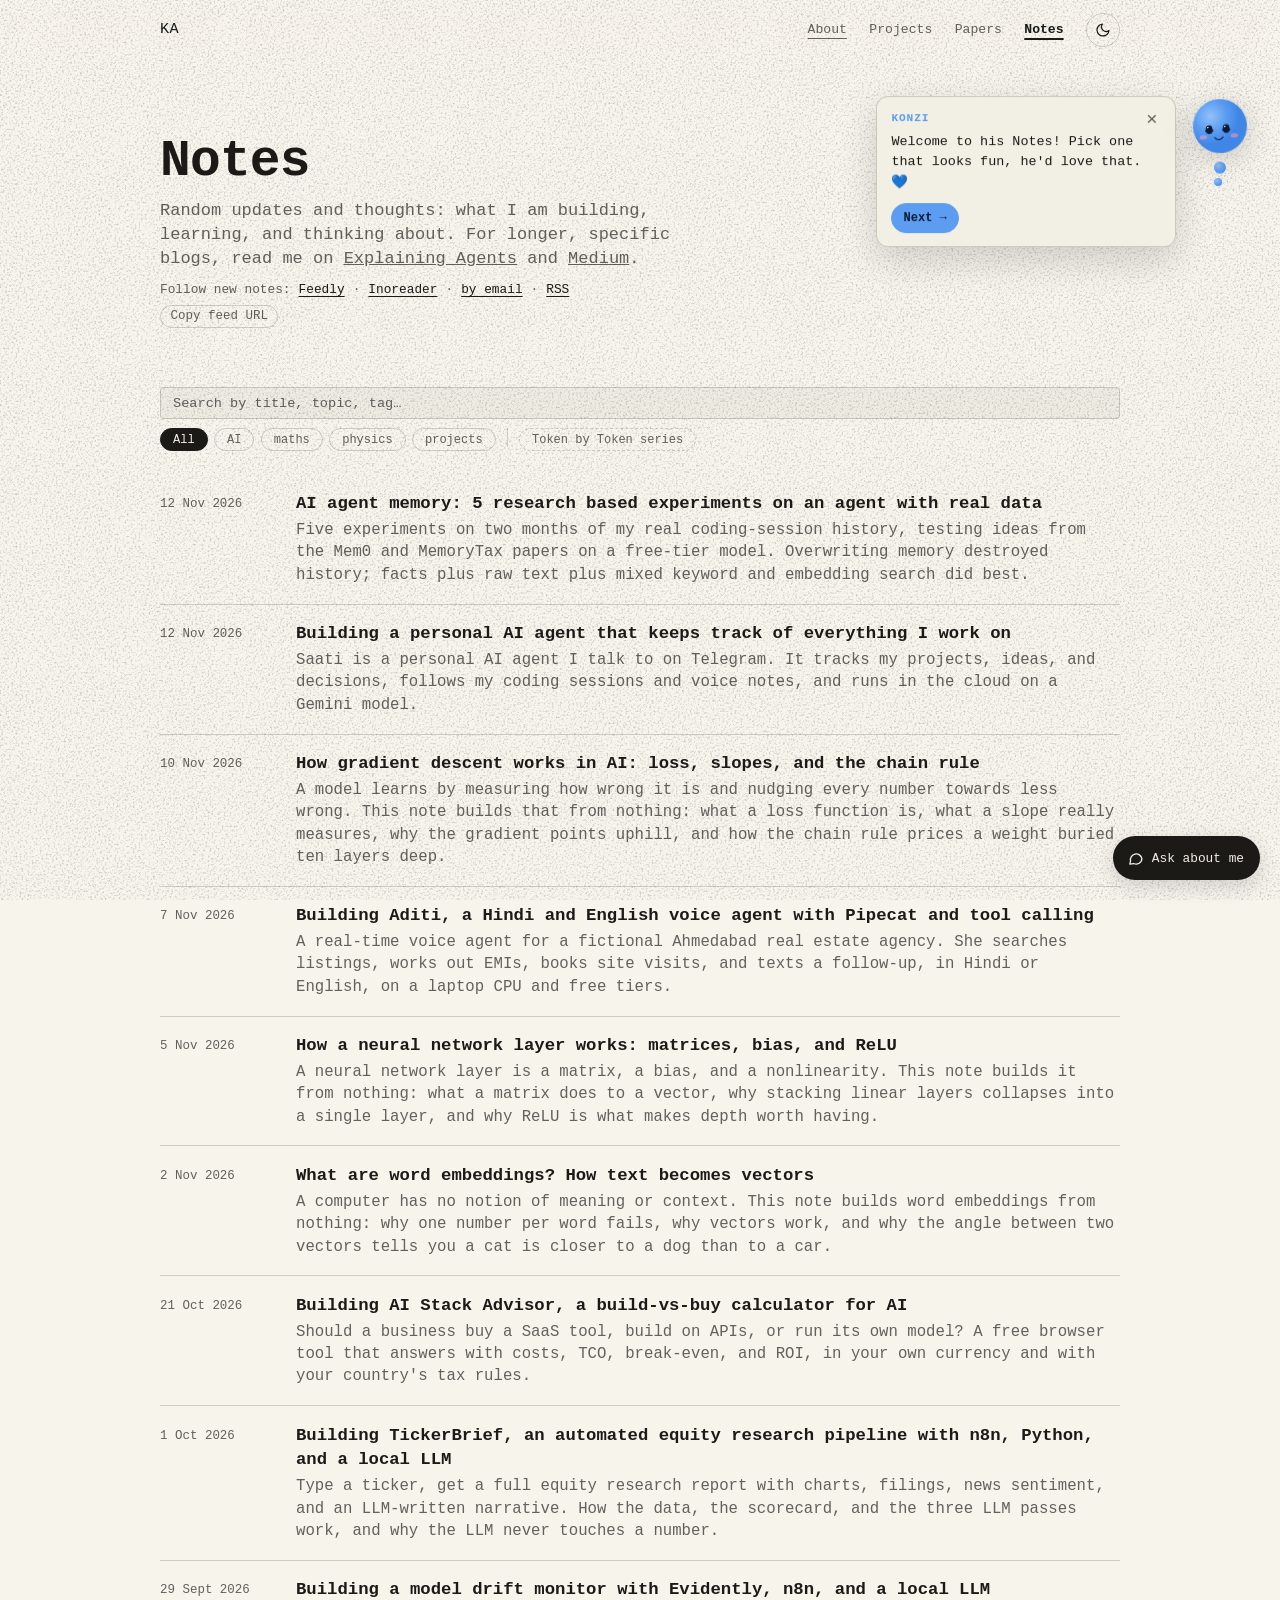
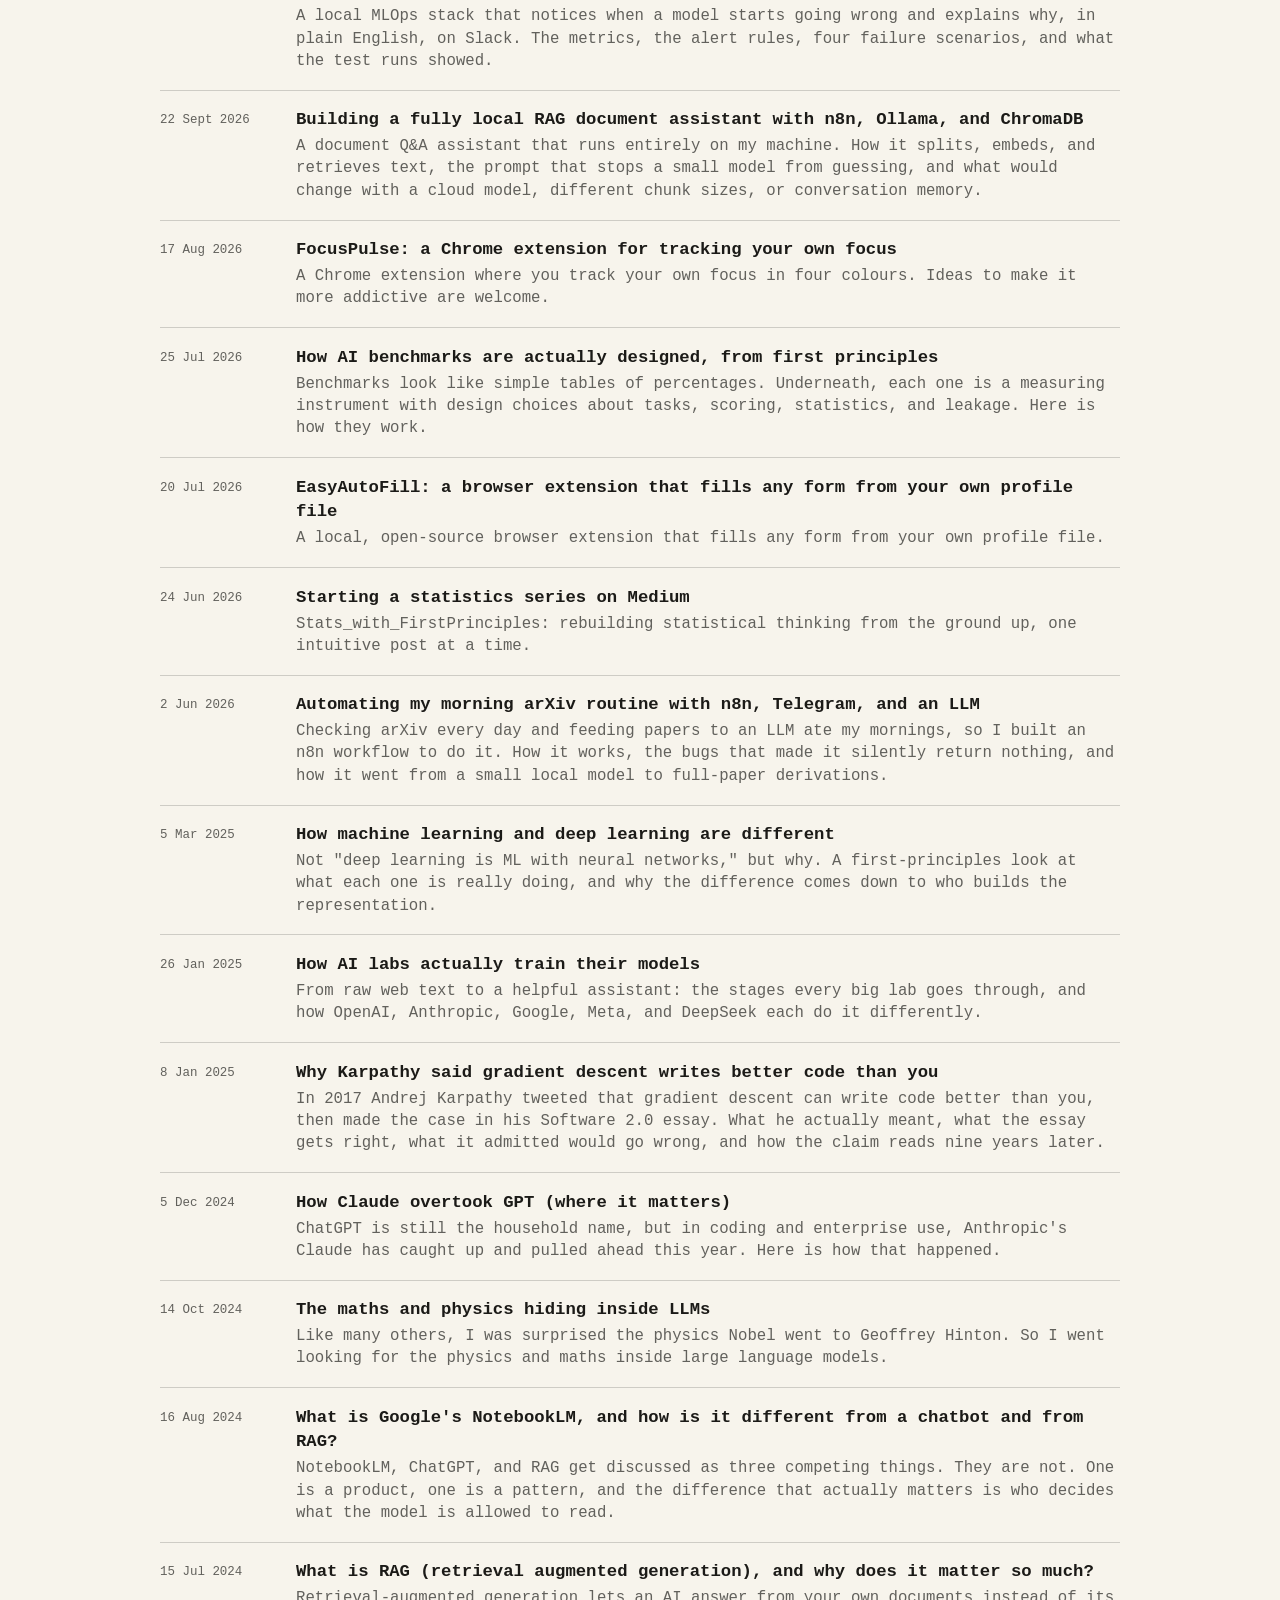
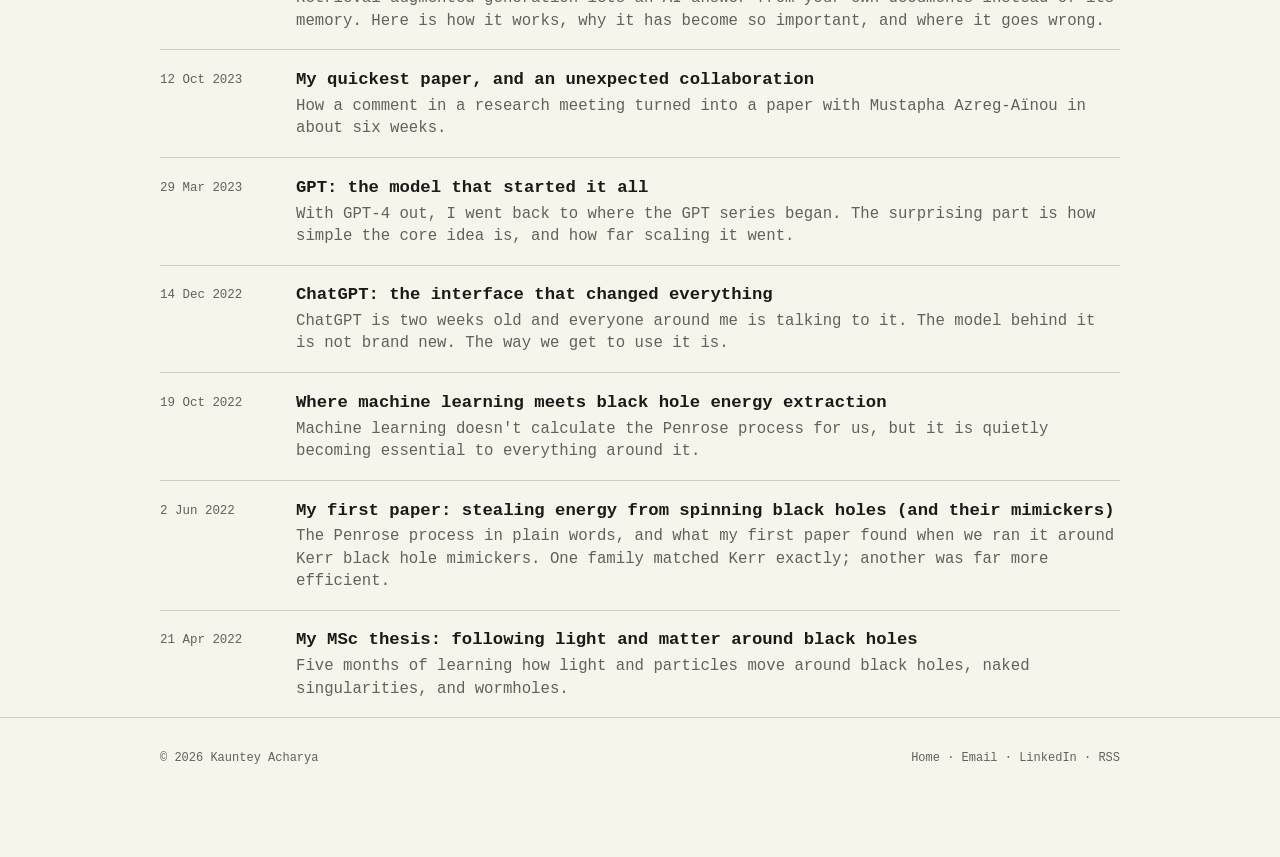
==== commit f86e3325: "Add a readable feed page and point visible RSS links at it" ====
--- a/notes.html
+++ b/notes.html
@@ -58,9 +58,15 @@
     <div class="page-head">
       <h1>Notes</h1>
       <p>Random updates and thoughts: what I am building, learning, and thinking about. For longer, specific blogs, read me on
-        <a href="https://kaunteyacharya.wordpress.com/" target="_blank" rel="noopener noreferrer">WordPress</a>
+        <a href="https://explainingagents.com" target="_blank" rel="noopener noreferrer">Explaining Agents</a>
         and <a href="https://medium.com/@sometimes_rational" target="_blank" rel="noopener noreferrer">Medium</a>.</p>
-      <p class="feed-link"><a href="feed.xml">RSS feed</a> · follow new notes in any feed reader</p>
+      <p class="feed-link">Follow new notes:
+        <a href="https://feedly.com/i/subscription/feed/https%3A%2F%2Fkaunteyacharya.com%2Ffeed.xml" target="_blank" rel="noopener noreferrer">Feedly</a> ·
+        <a href="https://www.inoreader.com/?add_feed=https%3A%2F%2Fkaunteyacharya.com%2Ffeed.xml" target="_blank" rel="noopener noreferrer">Inoreader</a> ·
+        <a href="https://blogtrottr.com/?subscribe=https://kaunteyacharya.com/feed.xml" target="_blank" rel="noopener noreferrer">by email</a> ·
+        <a href="feed/">RSS</a>
+        <button type="button" class="feed-copy" data-feed="https://kaunteyacharya.com/feed.xml">Copy feed URL</button>
+      </p>
     </div>
     <div class="notes-search-wrap">
       <input type="search" id="noteSearch" class="notes-search" placeholder="Search by title, topic, tag…" aria-label="Search notes" autocomplete="off">
@@ -83,7 +89,7 @@
 <footer class="footer">
   <div class="wrap">
     <span>© <span data-year>2026</span> Kauntey Acharya</span>
-    <span><a href="./">Home</a> · <a href="mailto:kaunteyacharya2000@gmail.com">Email</a> · <a href="https://www.linkedin.com/in/kauntey-acharya" target="_blank" rel="noopener noreferrer">LinkedIn</a> · <a href="feed.xml">RSS</a></span>
+    <span><a href="./">Home</a> · <a href="mailto:kaunteyacharya2000@gmail.com">Email</a> · <a href="https://www.linkedin.com/in/kauntey-acharya" target="_blank" rel="noopener noreferrer">LinkedIn</a> · <a href="feed/">RSS</a></span>
   </div>
 </footer>
 
--- a/assets/style.css
+++ b/assets/style.css
@@ -6,7 +6,7 @@
 /* ---------- Tokens ---------- */
 /* Palette: off-white paper (light) / graphite (dark), monochrome */
 :root {
-  --bg:      #F5F5F5;
+  --bg:      #F2EFE5;
   --surface: rgba(27, 26, 23, .04);
   --text:    #1B1A17;
   --muted:   rgba(27, 26, 23, .68);
@@ -25,7 +25,8 @@
      Light and dark specks around the paper colour; --paper is set a touch lighter
      than --bg (and a touch darker in dark mode) so the grained page averages out to --bg. */
   --grain: url("data:image/svg+xml,%3Csvg xmlns=%27http://www.w3.org/2000/svg%27 width=%27180%27 height=%27180%27%3E%3Cfilter id=%27d%27 x=%270%27 y=%270%27 color-interpolation-filters=%27sRGB%27%3E%3CfeTurbulence type=%27fractalNoise%27 baseFrequency=%27.85%27 numOctaves=%273%27 stitchTiles=%27stitch%27/%3E%3CfeColorMatrix values=%270 0 0 0 0  0 0 0 0 0  0 0 0 0 0  -0.5 0 0 0 0.25%27/%3E%3C/filter%3E%3Cfilter id=%27l%27 x=%270%27 y=%270%27 color-interpolation-filters=%27sRGB%27%3E%3CfeTurbulence type=%27fractalNoise%27 baseFrequency=%27.85%27 numOctaves=%273%27 stitchTiles=%27stitch%27/%3E%3CfeColorMatrix values=%270 0 0 0 1  0 0 0 0 1  0 0 0 0 1  0.5 0 0 0 -0.25%27/%3E%3C/filter%3E%3Crect width=%27100%25%27 height=%27100%25%27 filter=%27url%28%23d%29%27/%3E%3Crect width=%27100%25%27 height=%27100%25%27 filter=%27url%28%23l%29%27/%3E%3C/svg%3E");
-  --paper: #FBFBFB;
+  --paper: #F7F4EC;
+  --grain-size: 310px;        /* tile size of the paper grain; 180px was the original, larger reads coarser */
 }
 
 :root[data-ka-theme="dark"] {
@@ -48,7 +49,7 @@
   color: var(--text);
   font-family: var(--serif);
   font-size: 17px;
-  line-height: 1.5;          /* original 1.75 minus .25 */
+  line-height: 1.42;         /* original 1.75, then 1.5, now tighter */
   -webkit-font-smoothing: antialiased;
   transition: background-color .3s ease, color .3s ease;
 }
@@ -56,7 +57,7 @@
    (background-attachment: fixed is ignored on iPhones, a fixed layer is not). */
 body::before {
   content: ""; position: fixed; inset: 0; z-index: -1; pointer-events: none;
-  background: var(--grain) 0 0 / 180px 180px;
+  background: var(--grain) 0 0 / var(--grain-size) var(--grain-size);
 }
 a { color: inherit; }
 img { max-width: 100%; }
@@ -77,7 +78,7 @@
 /* ---------- Top bar ---------- */
 .topbar {
   position: sticky; top: env(safe-area-inset-top, 0px); z-index: 50;
-  background: var(--grain) 0 0 / 180px 180px, color-mix(in srgb, var(--paper, var(--bg)) 88%, transparent);
+  background: var(--grain) 0 0 / var(--grain-size) var(--grain-size), color-mix(in srgb, var(--paper, var(--bg)) 88%, transparent);
   backdrop-filter: blur(8px);
   -webkit-backdrop-filter: blur(8px);
   border-bottom: 1px solid transparent;
@@ -126,6 +127,10 @@
 .hero .roles { font-family: var(--mono); font-size: clamp(.85rem, 1.8vw, 1rem); color: var(--muted); margin-bottom: 1.8rem; }
 .hero .lede { font-size: clamp(1.1rem, 2.2vw, 1.3rem); max-width: 36em; margin-bottom: 2.2rem; }
 .hero .lede em { font-style: italic; }
+/* Second hero line: the physics background and the research habit. One step down
+   from the lede so it reads as context rather than as a second headline. */
+.hero .lede-2 { font-size: 1rem; color: var(--muted); margin-top: -1.4rem; }
+.hero .lede-2 a { color: inherit; text-underline-offset: 3px; }
 .nw { white-space: nowrap; }
 
 .links { display: flex; flex-wrap: wrap; gap: .6rem 1.6rem; font-family: var(--mono); font-size: .85rem; }
@@ -249,6 +254,9 @@
 .article h1, .article .post-title { font-size: clamp(2rem, 5vw, 2.8rem); line-height: 1.15; letter-spacing: -.015em; font-weight: 600; }
 .article .meta { font-family: var(--mono); font-size: .8rem; color: var(--muted); margin-top: .8rem; }
 .prose > * + * { margin-top: 1.1em; }
+/* The page runs tight (body is 1.42), but long reading needs more leading than
+   short marketing copy, especially in a monospace face. Note bodies get their own. */
+.prose p, .prose li, .prose blockquote { line-height: 1.62; }
 .prose h2 { font-size: 1.5rem; margin-top: 2.2em; line-height: 1.3; }
 .prose h3 { font-size: 1.2rem; margin-top: 1.8em; }
 .prose a { color: var(--accent); text-underline-offset: 3px; }
@@ -363,6 +371,11 @@
   .post-item { grid-template-columns: 1fr; gap: .1rem; }
 }
 @media (max-width: 480px) {
+  /* Phones: the hero carries a lot of copy now, so the two description lines
+     step down a size. Keeps the profile links above the fold. */
+  .hero .lede { font-size: .98rem; margin-bottom: 1.8rem; }
+  .hero .lede-2 { font-size: .88rem; margin-top: -1.1rem; }
+  .hero .roles { font-size: .85rem; }
   .nav { gap: 1rem; }
   .chat { right: 10px; left: 10px; bottom: 10px; width: auto !important; height: min(78vh, 560px) !important; }
   .chat-resize { display: none; }
@@ -652,3 +665,16 @@
 @keyframes ka-target-flash { from { background: var(--surface); } to { background: transparent; } }
 .prose .target-flash { animation: ka-target-flash 1.8s ease-out; border-radius: 3px; }
 @media (prefers-reduced-motion: reduce) { .prose .target-flash { animation: none; } }
+
+/* ORCID line above the publications list */
+.pub-orcid { font-size: .85rem; color: var(--muted); margin-bottom: 1.4rem; }
+.pub-orcid a { color: inherit; text-underline-offset: 3px; }
+
+/* Follow row under the notes heading */
+.feed-link { display: flex; flex-wrap: wrap; align-items: center; gap: .35rem .5rem; }
+.feed-copy {
+  font: inherit; font-size: .78rem; cursor: pointer;
+  background: none; color: var(--muted);
+  border: 1px solid var(--line); border-radius: 999px; padding: .12rem .6rem;
+}
+.feed-copy:hover { color: var(--text); border-color: var(--text); }
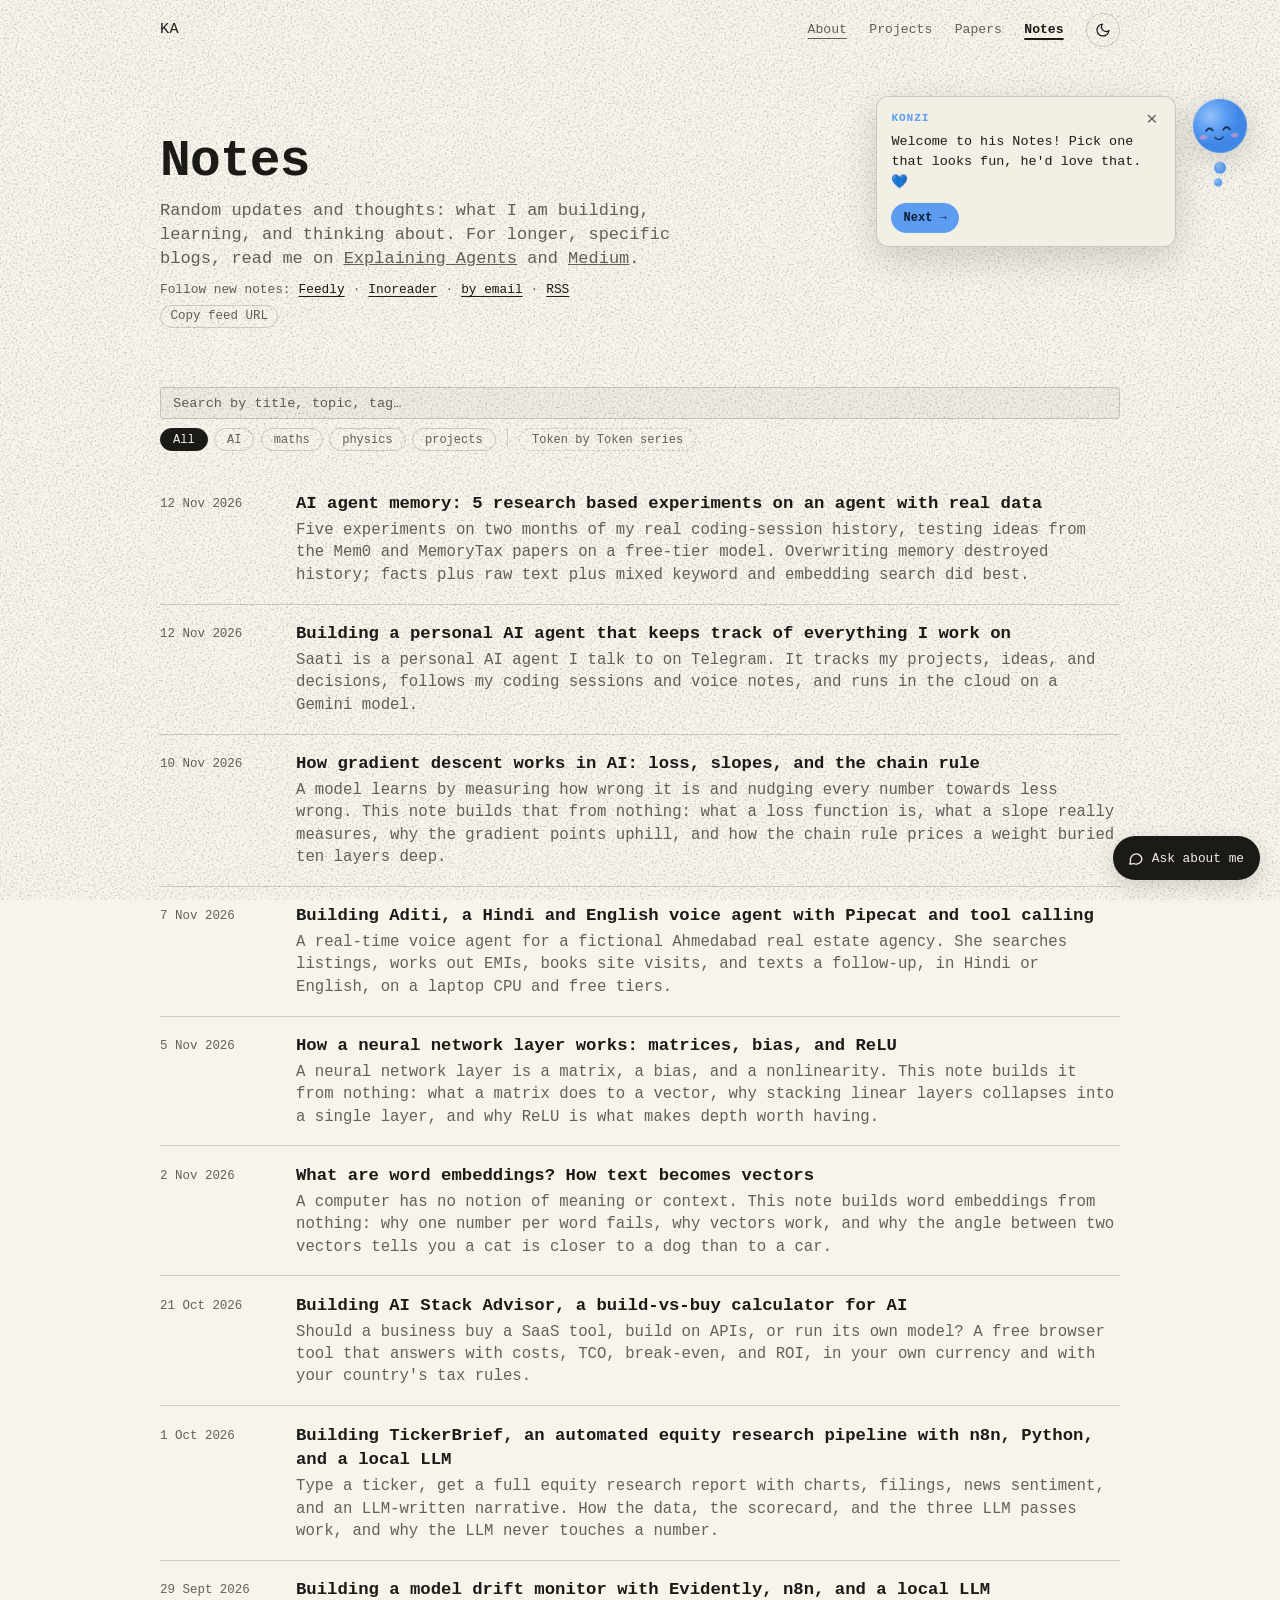
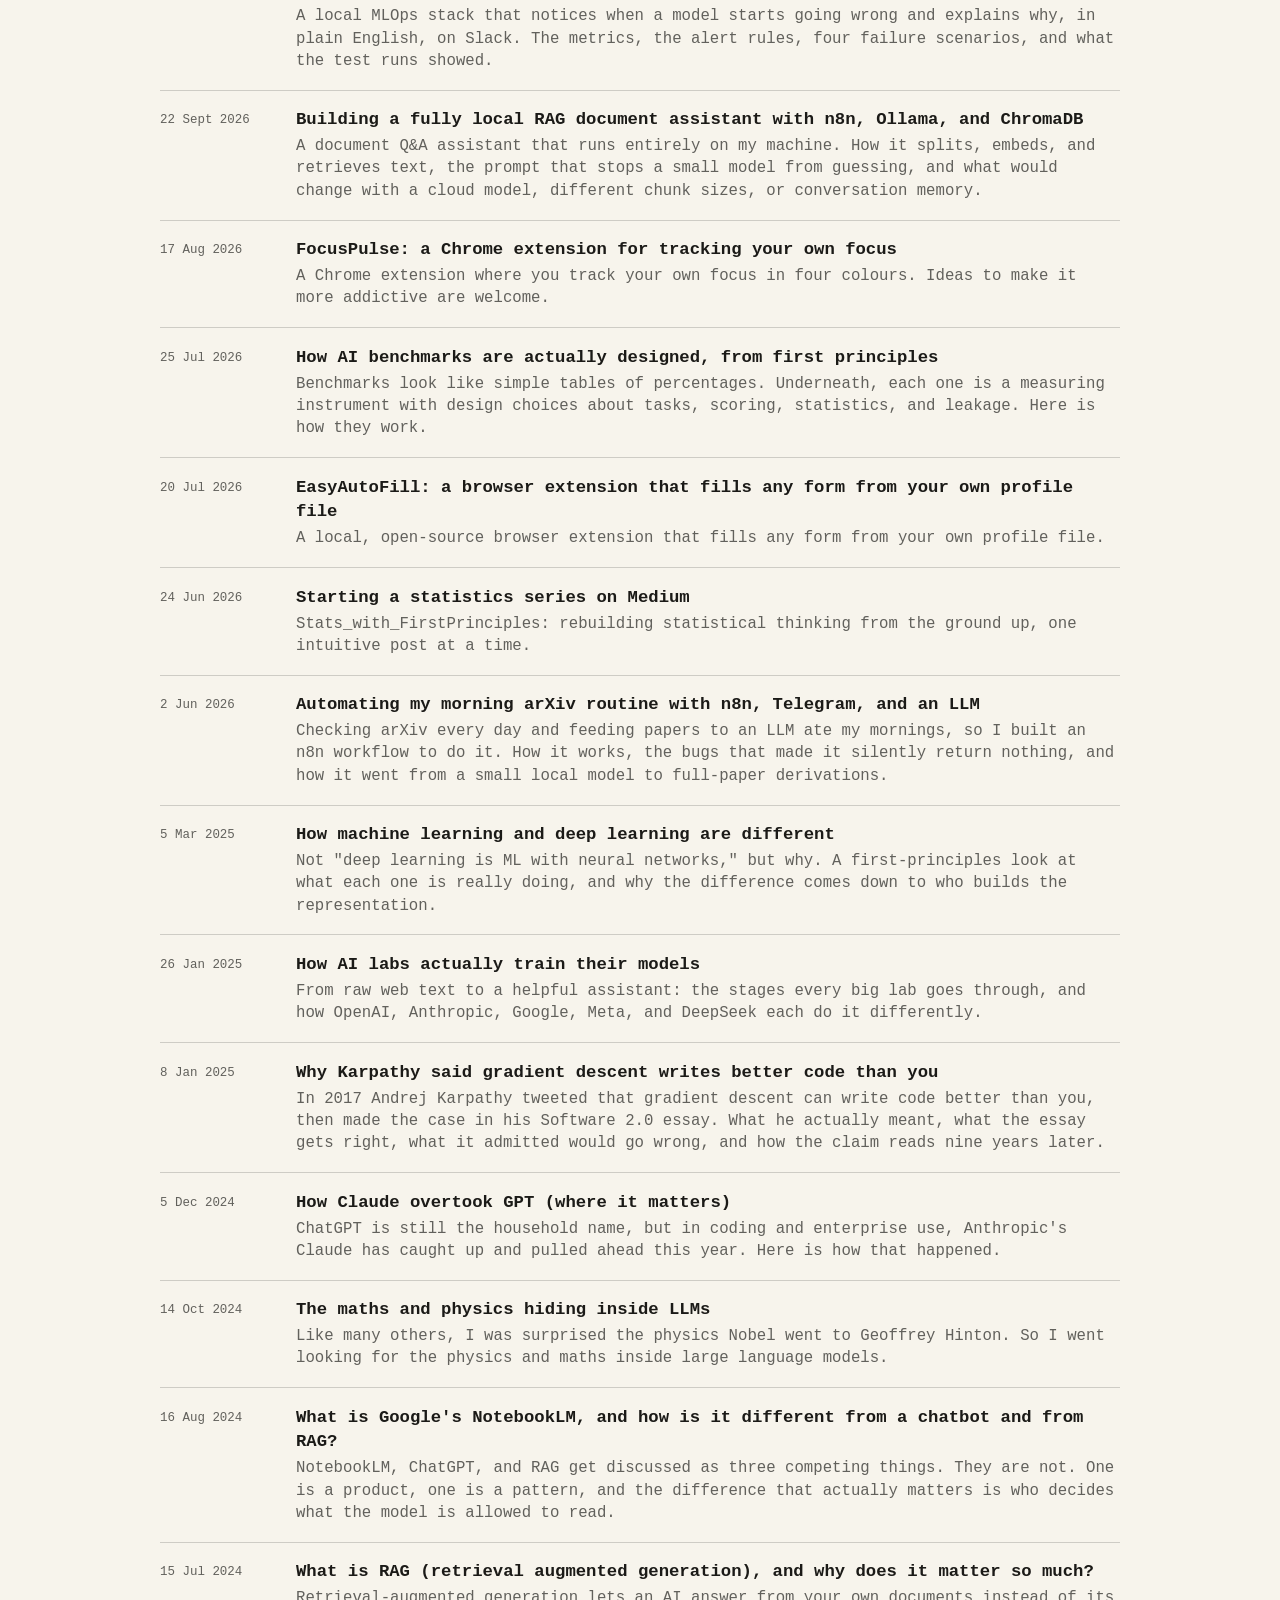
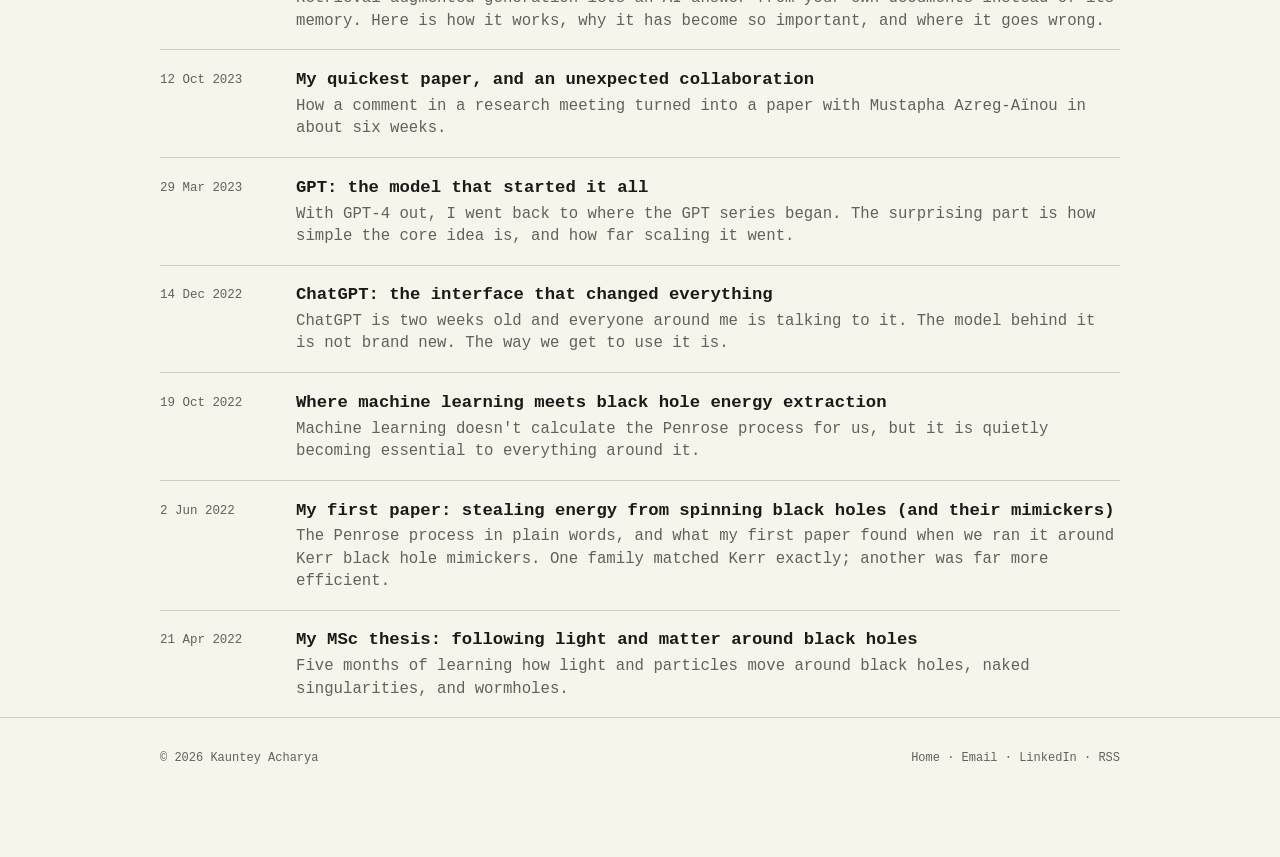
==== commit 656c4275: "Build a readable feed page and fix the Feedly subscribe link" ====
--- a/notes.html
+++ b/notes.html
@@ -61,7 +61,7 @@
         <a href="https://explainingagents.com" target="_blank" rel="noopener noreferrer">Explaining Agents</a>
         and <a href="https://medium.com/@sometimes_rational" target="_blank" rel="noopener noreferrer">Medium</a>.</p>
       <p class="feed-link">Follow new notes:
-        <a href="https://feedly.com/i/subscription/feed/https%3A%2F%2Fkaunteyacharya.com%2Ffeed.xml" target="_blank" rel="noopener noreferrer">Feedly</a> ·
+        <a href="https://feedly.com/i/discover/sources/search/feed/https%3A%2F%2Fkaunteyacharya.com%2Ffeed.xml" target="_blank" rel="noopener noreferrer">Feedly</a> ·
         <a href="https://www.inoreader.com/?add_feed=https%3A%2F%2Fkaunteyacharya.com%2Ffeed.xml" target="_blank" rel="noopener noreferrer">Inoreader</a> ·
         <a href="https://blogtrottr.com/?subscribe=https://kaunteyacharya.com/feed.xml" target="_blank" rel="noopener noreferrer">by email</a> ·
         <a href="feed/">RSS</a>
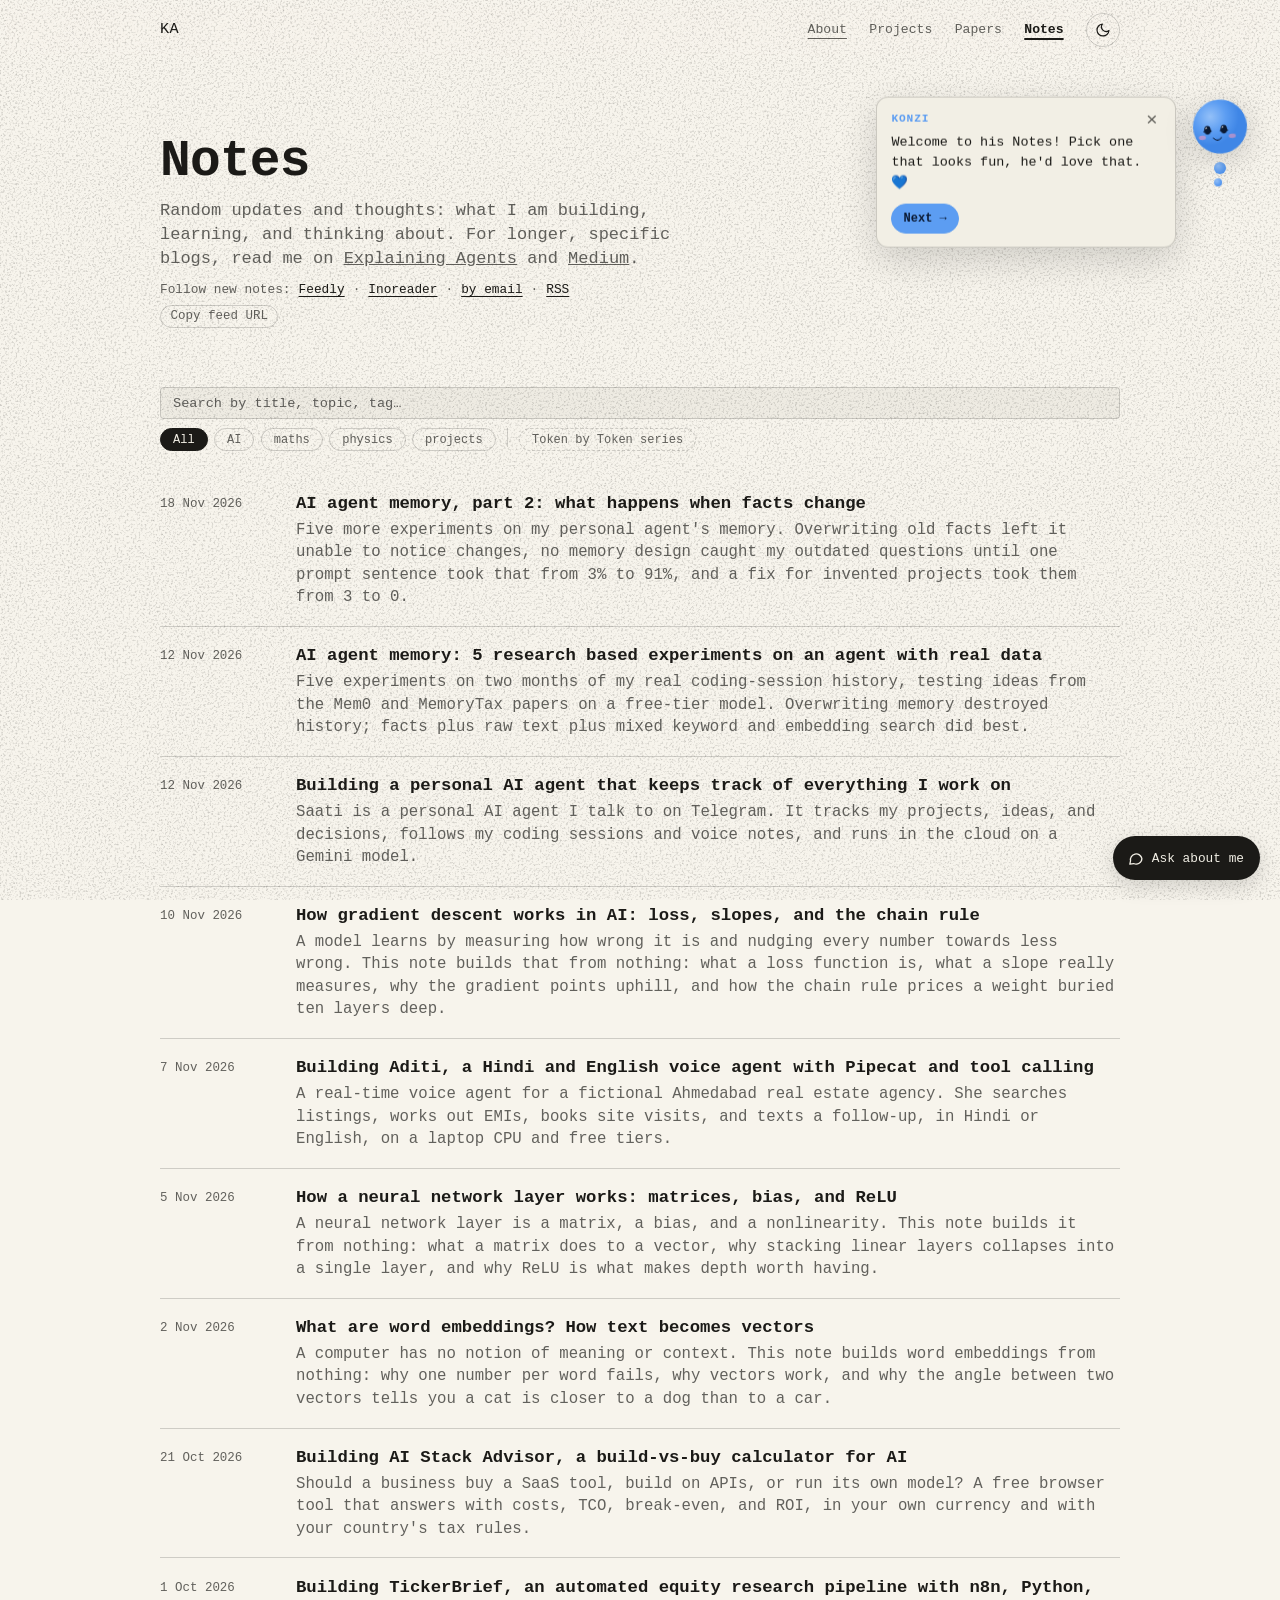
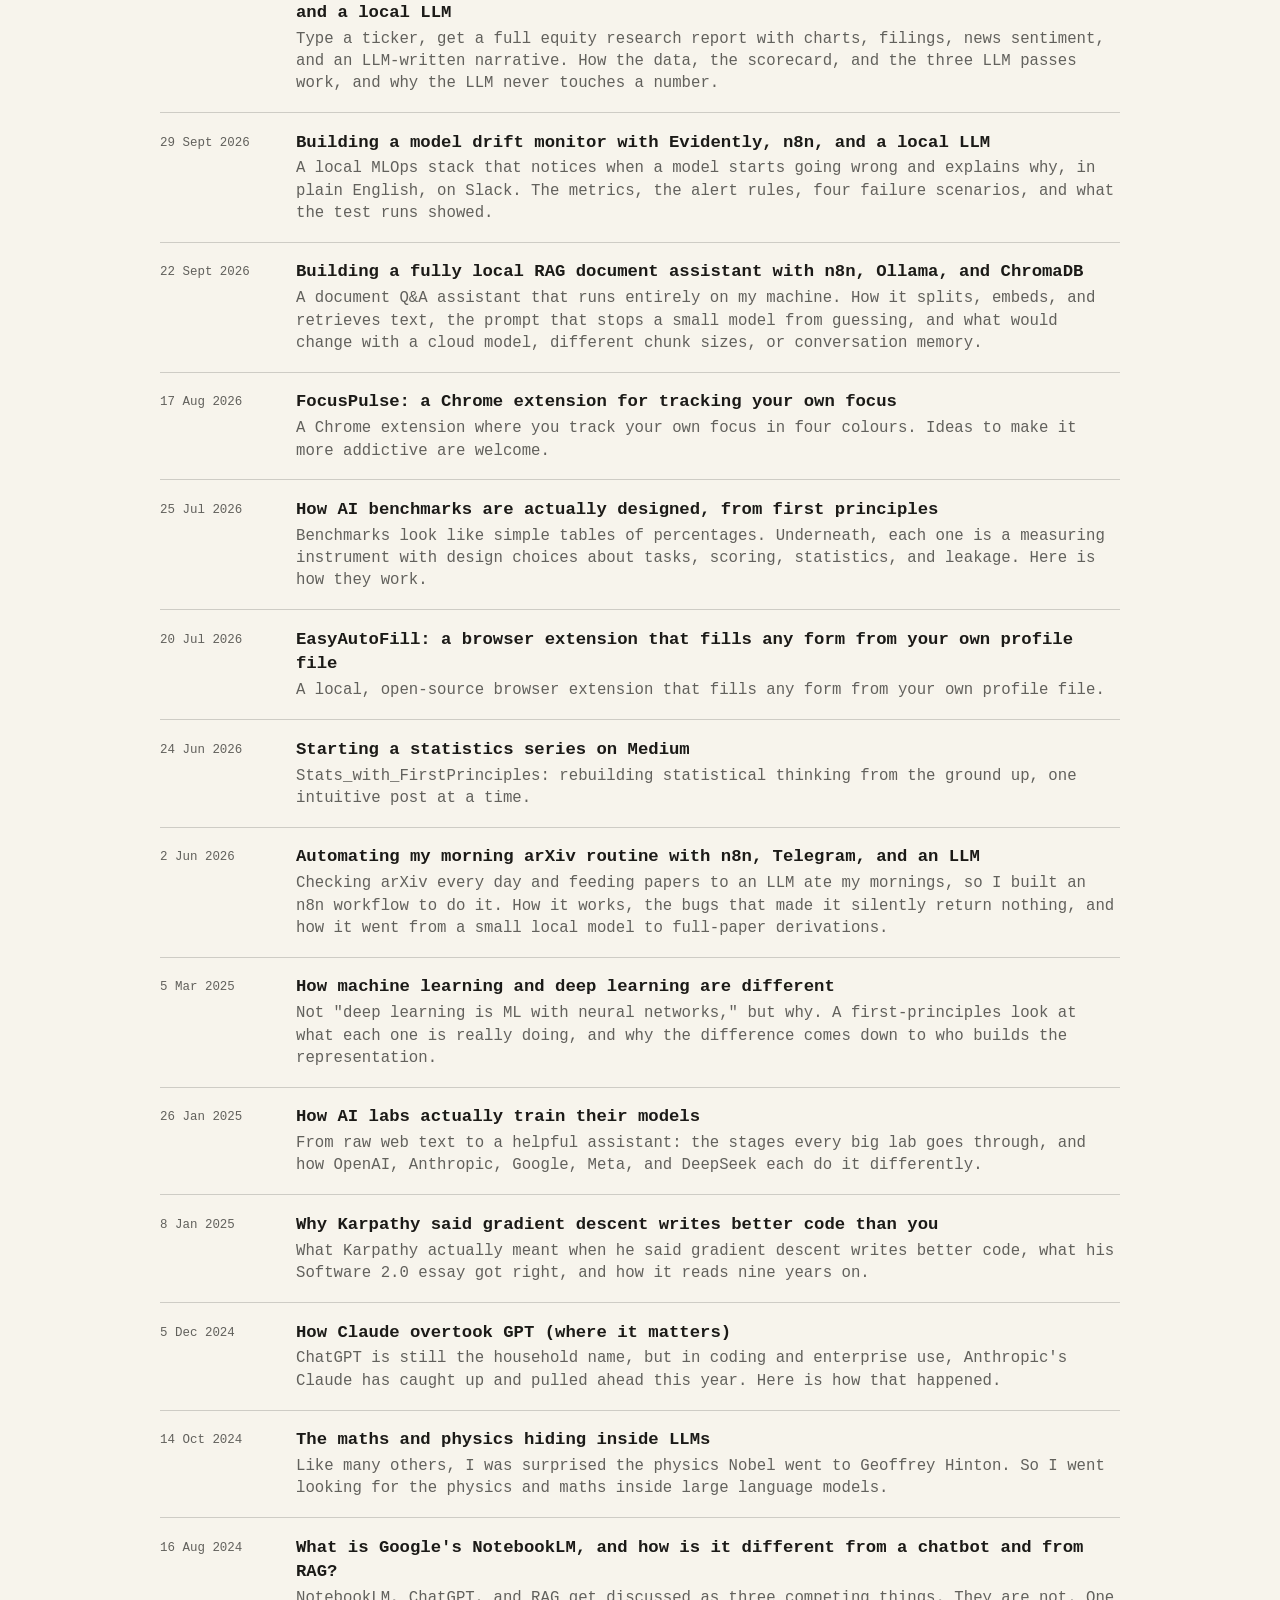
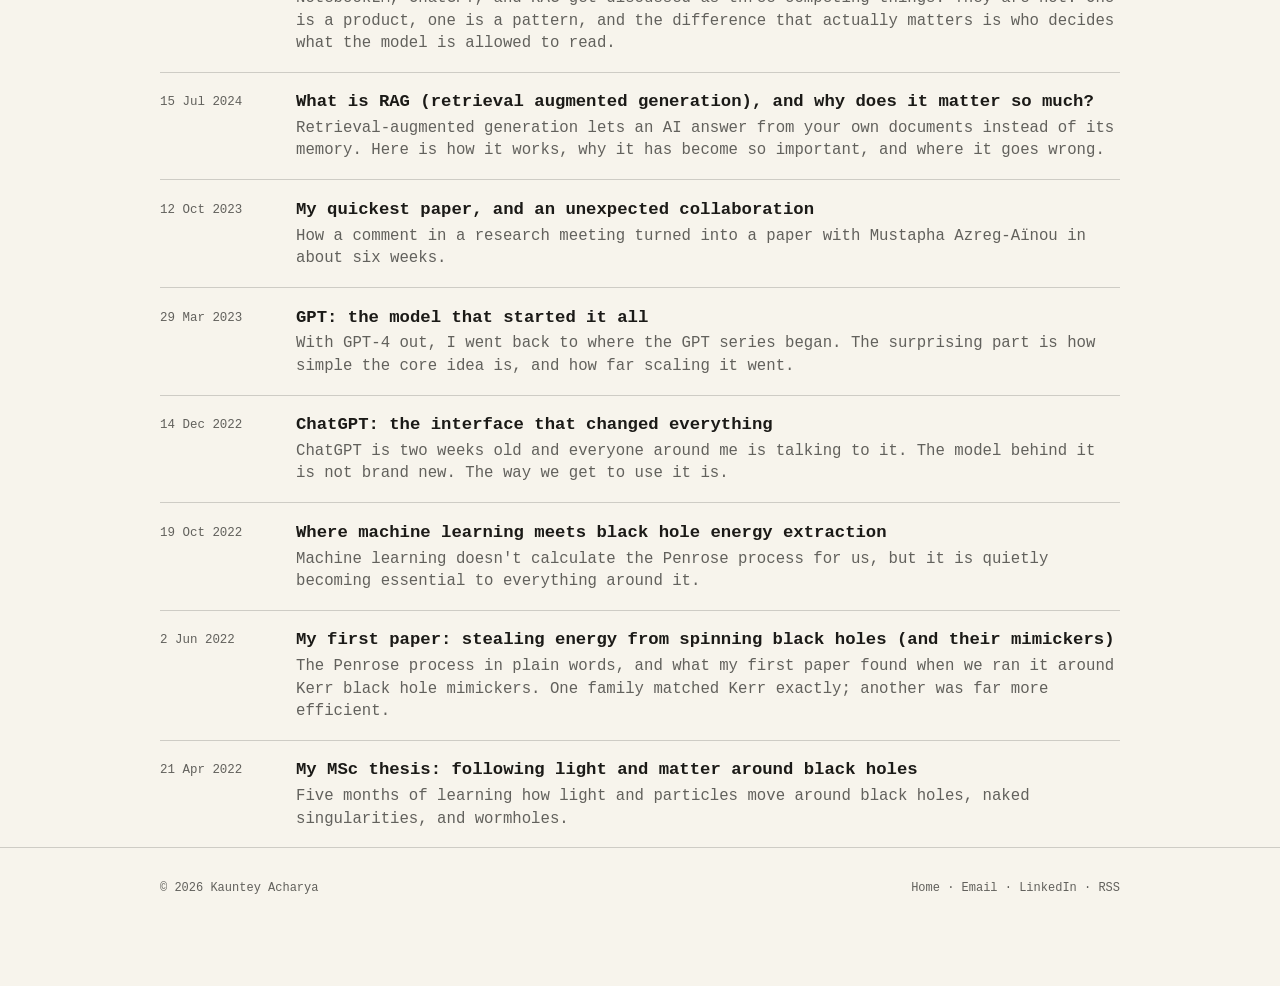
==== commit 861b3635: "Note 2: add Run 9 update" ====
--- a/notes.html
+++ b/notes.html
@@ -72,7 +72,7 @@
       <input type="search" id="noteSearch" class="notes-search" placeholder="Search by title, topic, tag…" aria-label="Search notes" autocomplete="off">
     </div>
     <div class="filter-bar" id="filters" role="group" aria-label="Filter notes"></div>
-    <ul class="post-list" id="allPosts"><li class="post-item"><time datetime="2026-11-12">12 Nov 2026</time><div><a href="notes/ai-agent-memory-experiments/">AI agent memory: 5 research based experiments on an agent with real data</a><p>Five experiments on two months of my real coding-session history, testing ideas from the Mem0 and MemoryTax papers on a free-tier model. Overwriting memory destroyed history; facts plus raw text plus mixed keyword and embedding search did best.</p></div></li><li class="post-item"><time datetime="2026-11-12">12 Nov 2026</time><div><a href="notes/building-a-personal-ai-agent/">Building a personal AI agent that keeps track of everything I work on</a><p>Saati is a personal AI agent I talk to on Telegram. It tracks my projects, ideas, and decisions, follows my coding sessions and voice notes, and runs in the cloud on a Gemini model.</p></div></li><li class="post-item"><time datetime="2026-11-10">10 Nov 2026</time><div><a href="notes/how-gradient-descent-works/">How gradient descent works in AI: loss, slopes, and the chain rule</a><p>A model learns by measuring how wrong it is and nudging every number towards less wrong. This note builds that from nothing: what a loss function is, what a slope really measures, why the gradient points uphill, and how the chain rule prices a weight buried ten layers deep.</p></div></li><li class="post-item"><time datetime="2026-11-07">7 Nov 2026</time><div><a href="notes/voice-ai-agent/">Building Aditi, a Hindi and English voice agent with Pipecat and tool calling</a><p>A real-time voice agent for a fictional Ahmedabad real estate agency. She searches listings, works out EMIs, books site visits, and texts a follow-up, in Hindi or English, on a laptop CPU and free tiers.</p></div></li><li class="post-item"><time datetime="2026-11-05">5 Nov 2026</time><div><a href="notes/neural-network-layer-explained/">How a neural network layer works: matrices, bias, and ReLU</a><p>A neural network layer is a matrix, a bias, and a nonlinearity. This note builds it from nothing: what a matrix does to a vector, why stacking linear layers collapses into a single layer, and why ReLU is what makes depth worth having.</p></div></li><li class="post-item"><time datetime="2026-11-02">2 Nov 2026</time><div><a href="notes/word-embeddings-explained/">What are word embeddings? How text becomes vectors</a><p>A computer has no notion of meaning or context. This note builds word embeddings from nothing: why one number per word fails, why vectors work, and why the angle between two vectors tells you a cat is closer to a dog than to a car.</p></div></li><li class="post-item"><time datetime="2026-10-21">21 Oct 2026</time><div><a href="notes/ai-stack-advisor/">Building AI Stack Advisor, a build-vs-buy calculator for AI</a><p>Should a business buy a SaaS tool, build on APIs, or run its own model? A free browser tool that answers with costs, TCO, break-even, and ROI, in your own currency and with your country's tax rules.</p></div></li><li class="post-item"><time datetime="2026-10-01">1 Oct 2026</time><div><a href="notes/tickerbrief/">Building TickerBrief, an automated equity research pipeline with n8n, Python, and a local LLM</a><p>Type a ticker, get a full equity research report with charts, filings, news sentiment, and an LLM-written narrative. How the data, the scorecard, and the three LLM passes work, and why the LLM never touches a number.</p></div></li><li class="post-item"><time datetime="2026-09-29">29 Sept 2026</time><div><a href="notes/ml-drift-alert-agent/">Building a model drift monitor with Evidently, n8n, and a local LLM</a><p>A local MLOps stack that notices when a model starts going wrong and explains why, in plain English, on Slack. The metrics, the alert rules, four failure scenarios, and what the test runs showed.</p></div></li><li class="post-item"><time datetime="2026-09-22">22 Sept 2026</time><div><a href="notes/local-rag-agent/">Building a fully local RAG document assistant with n8n, Ollama, and ChromaDB</a><p>A document Q&amp;A assistant that runs entirely on my machine. How it splits, embeds, and retrieves text, the prompt that stops a small model from guessing, and what would change with a cloud model, different chunk sizes, or conversation memory.</p></div></li><li class="post-item"><time datetime="2026-08-17">17 Aug 2026</time><div><a href="notes/creating-focuspulse/">FocusPulse: a Chrome extension for tracking your own focus</a><p>A Chrome extension where you track your own focus in four colours. Ideas to make it more addictive are welcome.</p></div></li><li class="post-item"><time datetime="2026-07-25">25 Jul 2026</time><div><a href="notes/ai-benchmarks/">How AI benchmarks are actually designed, from first principles</a><p>Benchmarks look like simple tables of percentages. Underneath, each one is a measuring instrument with design choices about tasks, scoring, statistics, and leakage. Here is how they work.</p></div></li><li class="post-item"><time datetime="2026-07-20">20 Jul 2026</time><div><a href="notes/creating-easyautofill/">EasyAutoFill: a browser extension that fills any form from your own profile file</a><p>A local, open-source browser extension that fills any form from your own profile file.</p></div></li><li class="post-item"><time datetime="2026-06-24">24 Jun 2026</time><div><a href="notes/stats-with-first-principles/">Starting a statistics series on Medium</a><p>Stats_with_FirstPrinciples: rebuilding statistical thinking from the ground up, one intuitive post at a time.</p></div></li><li class="post-item"><time datetime="2026-06-02">2 Jun 2026</time><div><a href="notes/automating-arxiv/">Automating my morning arXiv routine with n8n, Telegram, and an LLM</a><p>Checking arXiv every day and feeding papers to an LLM ate my mornings, so I built an n8n workflow to do it. How it works, the bugs that made it silently return nothing, and how it went from a small local model to full-paper derivations.</p></div></li><li class="post-item"><time datetime="2025-03-05">5 Mar 2025</time><div><a href="notes/ml-vs-deep-learning/">How machine learning and deep learning are different</a><p>Not &quot;deep learning is ML with neural networks,&quot; but why. A first-principles look at what each one is really doing, and why the difference comes down to who builds the representation.</p></div></li><li class="post-item"><time datetime="2025-01-26">26 Jan 2025</time><div><a href="notes/how-labs-train-ai-models/">How AI labs actually train their models</a><p>From raw web text to a helpful assistant: the stages every big lab goes through, and how OpenAI, Anthropic, Google, Meta, and DeepSeek each do it differently.</p></div></li><li class="post-item"><time datetime="2025-01-08">8 Jan 2025</time><div><a href="notes/gradient-descent-better-code/">Why Karpathy said gradient descent writes better code than you</a><p>In 2017 Andrej Karpathy tweeted that gradient descent can write code better than you, then made the case in his Software 2.0 essay. What he actually meant, what the essay gets right, what it admitted would go wrong, and how the claim reads nine years later.</p></div></li><li class="post-item"><time datetime="2024-12-05">5 Dec 2024</time><div><a href="notes/claude-overtook-gpt/">How Claude overtook GPT (where it matters)</a><p>ChatGPT is still the household name, but in coding and enterprise use, Anthropic's Claude has caught up and pulled ahead this year. Here is how that happened.</p></div></li><li class="post-item"><time datetime="2024-10-14">14 Oct 2024</time><div><a href="notes/maths-physics-inside-llms/">The maths and physics hiding inside LLMs</a><p>Like many others, I was surprised the physics Nobel went to Geoffrey Hinton. So I went looking for the physics and maths inside large language models.</p></div></li><li class="post-item"><time datetime="2024-08-16">16 Aug 2024</time><div><a href="notes/notebooklm-vs-chatbot-vs-rag/">What is Google's NotebookLM, and how is it different from a chatbot and from RAG?</a><p>NotebookLM, ChatGPT, and RAG get discussed as three competing things. They are not. One is a product, one is a pattern, and the difference that actually matters is who decides what the model is allowed to read.</p></div></li><li class="post-item"><time datetime="2024-07-15">15 Jul 2024</time><div><a href="notes/what-is-rag/">What is RAG (retrieval augmented generation), and why does it matter so much?</a><p>Retrieval-augmented generation lets an AI answer from your own documents instead of its memory. Here is how it works, why it has become so important, and where it goes wrong.</p></div></li><li class="post-item"><time datetime="2023-10-12">12 Oct 2023</time><div><a href="notes/jmn-magnetic-field/">My quickest paper, and an unexpected collaboration</a><p>How a comment in a research meeting turned into a paper with Mustapha Azreg-Aïnou in about six weeks.</p></div></li><li class="post-item"><time datetime="2023-03-29">29 Mar 2023</time><div><a href="notes/gpt-origins/">GPT: the model that started it all</a><p>With GPT-4 out, I went back to where the GPT series began. The surprising part is how simple the core idea is, and how far scaling it went.</p></div></li><li class="post-item"><time datetime="2022-12-14">14 Dec 2022</time><div><a href="notes/chatgpt-interface/">ChatGPT: the interface that changed everything</a><p>ChatGPT is two weeks old and everyone around me is talking to it. The model behind it is not brand new. The way we get to use it is.</p></div></li><li class="post-item"><time datetime="2022-10-19">19 Oct 2022</time><div><a href="notes/ml-black-hole-energy-extraction/">Where machine learning meets black hole energy extraction</a><p>Machine learning doesn't calculate the Penrose process for us, but it is quietly becoming essential to everything around it.</p></div></li><li class="post-item"><time datetime="2022-06-02">2 Jun 2022</time><div><a href="notes/first-paper-penrose/">My first paper: stealing energy from spinning black holes (and their mimickers)</a><p>The Penrose process in plain words, and what my first paper found when we ran it around Kerr black hole mimickers. One family matched Kerr exactly; another was far more efficient.</p></div></li><li class="post-item"><time datetime="2022-04-21">21 Apr 2022</time><div><a href="notes/msc-thesis/">My MSc thesis: following light and matter around black holes</a><p>Five months of learning how light and particles move around black holes, naked singularities, and wormholes.</p></div></li></ul>
+    <ul class="post-list" id="allPosts"><li class="post-item"><time datetime="2026-11-18">18 Nov 2026</time><div><a href="notes/agent-memory-when-facts-change/">AI agent memory, part 2: what happens when facts change</a><p>Five more experiments on my personal agent's memory. Overwriting old facts left it unable to notice changes, no memory design caught my outdated questions until one prompt sentence took that from 3% to 91%, and a fix for invented projects took them from 3 to 0.</p></div></li><li class="post-item"><time datetime="2026-11-12">12 Nov 2026</time><div><a href="notes/ai-agent-memory-experiments/">AI agent memory: 5 research based experiments on an agent with real data</a><p>Five experiments on two months of my real coding-session history, testing ideas from the Mem0 and MemoryTax papers on a free-tier model. Overwriting memory destroyed history; facts plus raw text plus mixed keyword and embedding search did best.</p></div></li><li class="post-item"><time datetime="2026-11-12">12 Nov 2026</time><div><a href="notes/building-a-personal-ai-agent/">Building a personal AI agent that keeps track of everything I work on</a><p>Saati is a personal AI agent I talk to on Telegram. It tracks my projects, ideas, and decisions, follows my coding sessions and voice notes, and runs in the cloud on a Gemini model.</p></div></li><li class="post-item"><time datetime="2026-11-10">10 Nov 2026</time><div><a href="notes/how-gradient-descent-works/">How gradient descent works in AI: loss, slopes, and the chain rule</a><p>A model learns by measuring how wrong it is and nudging every number towards less wrong. This note builds that from nothing: what a loss function is, what a slope really measures, why the gradient points uphill, and how the chain rule prices a weight buried ten layers deep.</p></div></li><li class="post-item"><time datetime="2026-11-07">7 Nov 2026</time><div><a href="notes/voice-ai-agent/">Building Aditi, a Hindi and English voice agent with Pipecat and tool calling</a><p>A real-time voice agent for a fictional Ahmedabad real estate agency. She searches listings, works out EMIs, books site visits, and texts a follow-up, in Hindi or English, on a laptop CPU and free tiers.</p></div></li><li class="post-item"><time datetime="2026-11-05">5 Nov 2026</time><div><a href="notes/neural-network-layer-explained/">How a neural network layer works: matrices, bias, and ReLU</a><p>A neural network layer is a matrix, a bias, and a nonlinearity. This note builds it from nothing: what a matrix does to a vector, why stacking linear layers collapses into a single layer, and why ReLU is what makes depth worth having.</p></div></li><li class="post-item"><time datetime="2026-11-02">2 Nov 2026</time><div><a href="notes/word-embeddings-explained/">What are word embeddings? How text becomes vectors</a><p>A computer has no notion of meaning or context. This note builds word embeddings from nothing: why one number per word fails, why vectors work, and why the angle between two vectors tells you a cat is closer to a dog than to a car.</p></div></li><li class="post-item"><time datetime="2026-10-21">21 Oct 2026</time><div><a href="notes/ai-stack-advisor/">Building AI Stack Advisor, a build-vs-buy calculator for AI</a><p>Should a business buy a SaaS tool, build on APIs, or run its own model? A free browser tool that answers with costs, TCO, break-even, and ROI, in your own currency and with your country's tax rules.</p></div></li><li class="post-item"><time datetime="2026-10-01">1 Oct 2026</time><div><a href="notes/tickerbrief/">Building TickerBrief, an automated equity research pipeline with n8n, Python, and a local LLM</a><p>Type a ticker, get a full equity research report with charts, filings, news sentiment, and an LLM-written narrative. How the data, the scorecard, and the three LLM passes work, and why the LLM never touches a number.</p></div></li><li class="post-item"><time datetime="2026-09-29">29 Sept 2026</time><div><a href="notes/ml-drift-alert-agent/">Building a model drift monitor with Evidently, n8n, and a local LLM</a><p>A local MLOps stack that notices when a model starts going wrong and explains why, in plain English, on Slack. The metrics, the alert rules, four failure scenarios, and what the test runs showed.</p></div></li><li class="post-item"><time datetime="2026-09-22">22 Sept 2026</time><div><a href="notes/local-rag-agent/">Building a fully local RAG document assistant with n8n, Ollama, and ChromaDB</a><p>A document Q&amp;A assistant that runs entirely on my machine. How it splits, embeds, and retrieves text, the prompt that stops a small model from guessing, and what would change with a cloud model, different chunk sizes, or conversation memory.</p></div></li><li class="post-item"><time datetime="2026-08-17">17 Aug 2026</time><div><a href="notes/creating-focuspulse/">FocusPulse: a Chrome extension for tracking your own focus</a><p>A Chrome extension where you track your own focus in four colours. Ideas to make it more addictive are welcome.</p></div></li><li class="post-item"><time datetime="2026-07-25">25 Jul 2026</time><div><a href="notes/ai-benchmarks/">How AI benchmarks are actually designed, from first principles</a><p>Benchmarks look like simple tables of percentages. Underneath, each one is a measuring instrument with design choices about tasks, scoring, statistics, and leakage. Here is how they work.</p></div></li><li class="post-item"><time datetime="2026-07-20">20 Jul 2026</time><div><a href="notes/creating-easyautofill/">EasyAutoFill: a browser extension that fills any form from your own profile file</a><p>A local, open-source browser extension that fills any form from your own profile file.</p></div></li><li class="post-item"><time datetime="2026-06-24">24 Jun 2026</time><div><a href="notes/stats-with-first-principles/">Starting a statistics series on Medium</a><p>Stats_with_FirstPrinciples: rebuilding statistical thinking from the ground up, one intuitive post at a time.</p></div></li><li class="post-item"><time datetime="2026-06-02">2 Jun 2026</time><div><a href="notes/automating-arxiv/">Automating my morning arXiv routine with n8n, Telegram, and an LLM</a><p>Checking arXiv every day and feeding papers to an LLM ate my mornings, so I built an n8n workflow to do it. How it works, the bugs that made it silently return nothing, and how it went from a small local model to full-paper derivations.</p></div></li><li class="post-item"><time datetime="2025-03-05">5 Mar 2025</time><div><a href="notes/ml-vs-deep-learning/">How machine learning and deep learning are different</a><p>Not &quot;deep learning is ML with neural networks,&quot; but why. A first-principles look at what each one is really doing, and why the difference comes down to who builds the representation.</p></div></li><li class="post-item"><time datetime="2025-01-26">26 Jan 2025</time><div><a href="notes/how-labs-train-ai-models/">How AI labs actually train their models</a><p>From raw web text to a helpful assistant: the stages every big lab goes through, and how OpenAI, Anthropic, Google, Meta, and DeepSeek each do it differently.</p></div></li><li class="post-item"><time datetime="2025-01-08">8 Jan 2025</time><div><a href="notes/gradient-descent-better-code/">Why Karpathy said gradient descent writes better code than you</a><p>What Karpathy actually meant when he said gradient descent writes better code, what his Software 2.0 essay got right, and how it reads nine years on.</p></div></li><li class="post-item"><time datetime="2024-12-05">5 Dec 2024</time><div><a href="notes/claude-overtook-gpt/">How Claude overtook GPT (where it matters)</a><p>ChatGPT is still the household name, but in coding and enterprise use, Anthropic's Claude has caught up and pulled ahead this year. Here is how that happened.</p></div></li><li class="post-item"><time datetime="2024-10-14">14 Oct 2024</time><div><a href="notes/maths-physics-inside-llms/">The maths and physics hiding inside LLMs</a><p>Like many others, I was surprised the physics Nobel went to Geoffrey Hinton. So I went looking for the physics and maths inside large language models.</p></div></li><li class="post-item"><time datetime="2024-08-16">16 Aug 2024</time><div><a href="notes/notebooklm-vs-chatbot-vs-rag/">What is Google's NotebookLM, and how is it different from a chatbot and from RAG?</a><p>NotebookLM, ChatGPT, and RAG get discussed as three competing things. They are not. One is a product, one is a pattern, and the difference that actually matters is who decides what the model is allowed to read.</p></div></li><li class="post-item"><time datetime="2024-07-15">15 Jul 2024</time><div><a href="notes/what-is-rag/">What is RAG (retrieval augmented generation), and why does it matter so much?</a><p>Retrieval-augmented generation lets an AI answer from your own documents instead of its memory. Here is how it works, why it has become so important, and where it goes wrong.</p></div></li><li class="post-item"><time datetime="2023-10-12">12 Oct 2023</time><div><a href="notes/jmn-magnetic-field/">My quickest paper, and an unexpected collaboration</a><p>How a comment in a research meeting turned into a paper with Mustapha Azreg-Aïnou in about six weeks.</p></div></li><li class="post-item"><time datetime="2023-03-29">29 Mar 2023</time><div><a href="notes/gpt-origins/">GPT: the model that started it all</a><p>With GPT-4 out, I went back to where the GPT series began. The surprising part is how simple the core idea is, and how far scaling it went.</p></div></li><li class="post-item"><time datetime="2022-12-14">14 Dec 2022</time><div><a href="notes/chatgpt-interface/">ChatGPT: the interface that changed everything</a><p>ChatGPT is two weeks old and everyone around me is talking to it. The model behind it is not brand new. The way we get to use it is.</p></div></li><li class="post-item"><time datetime="2022-10-19">19 Oct 2022</time><div><a href="notes/ml-black-hole-energy-extraction/">Where machine learning meets black hole energy extraction</a><p>Machine learning doesn't calculate the Penrose process for us, but it is quietly becoming essential to everything around it.</p></div></li><li class="post-item"><time datetime="2022-06-02">2 Jun 2022</time><div><a href="notes/first-paper-penrose/">My first paper: stealing energy from spinning black holes (and their mimickers)</a><p>The Penrose process in plain words, and what my first paper found when we ran it around Kerr black hole mimickers. One family matched Kerr exactly; another was far more efficient.</p></div></li><li class="post-item"><time datetime="2022-04-21">21 Apr 2022</time><div><a href="notes/msc-thesis/">My MSc thesis: following light and matter around black holes</a><p>Five months of learning how light and particles move around black holes, naked singularities, and wormholes.</p></div></li></ul>
   </section>
 
   <!-- Single-post view -->
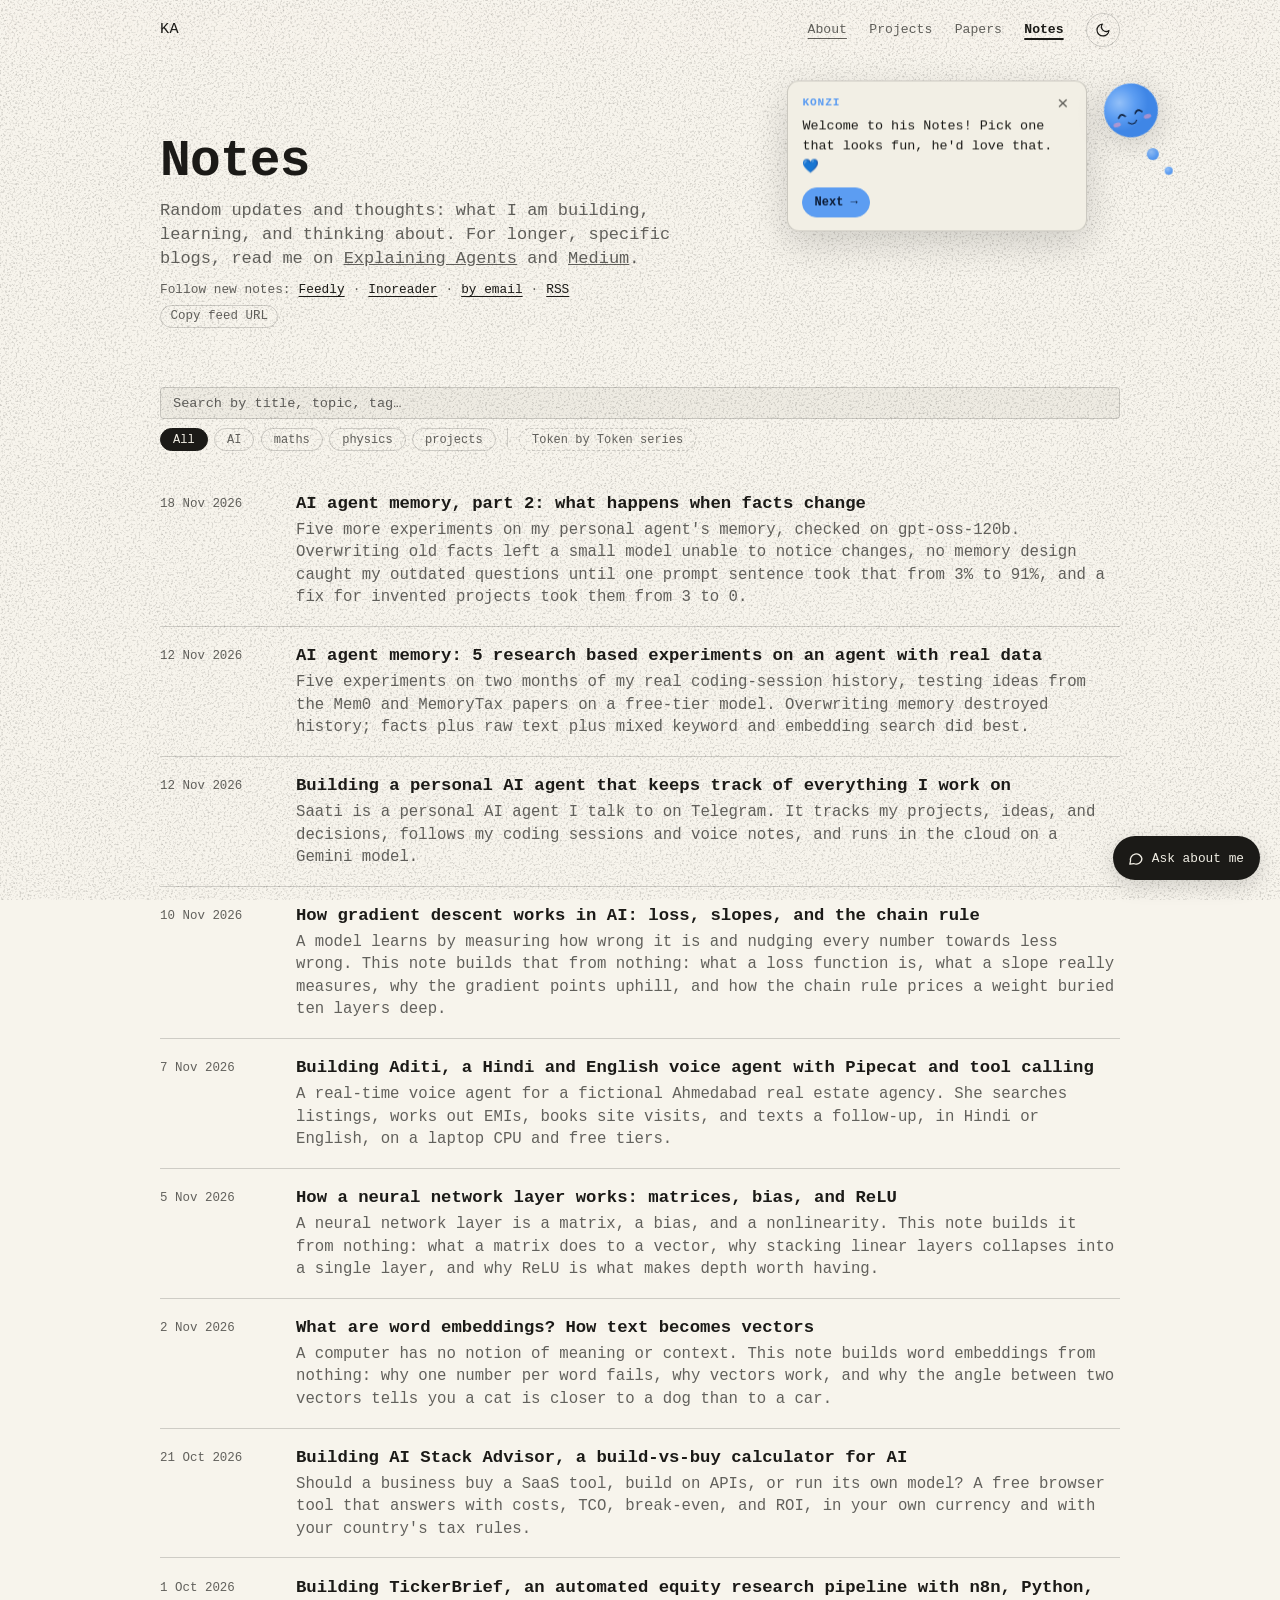
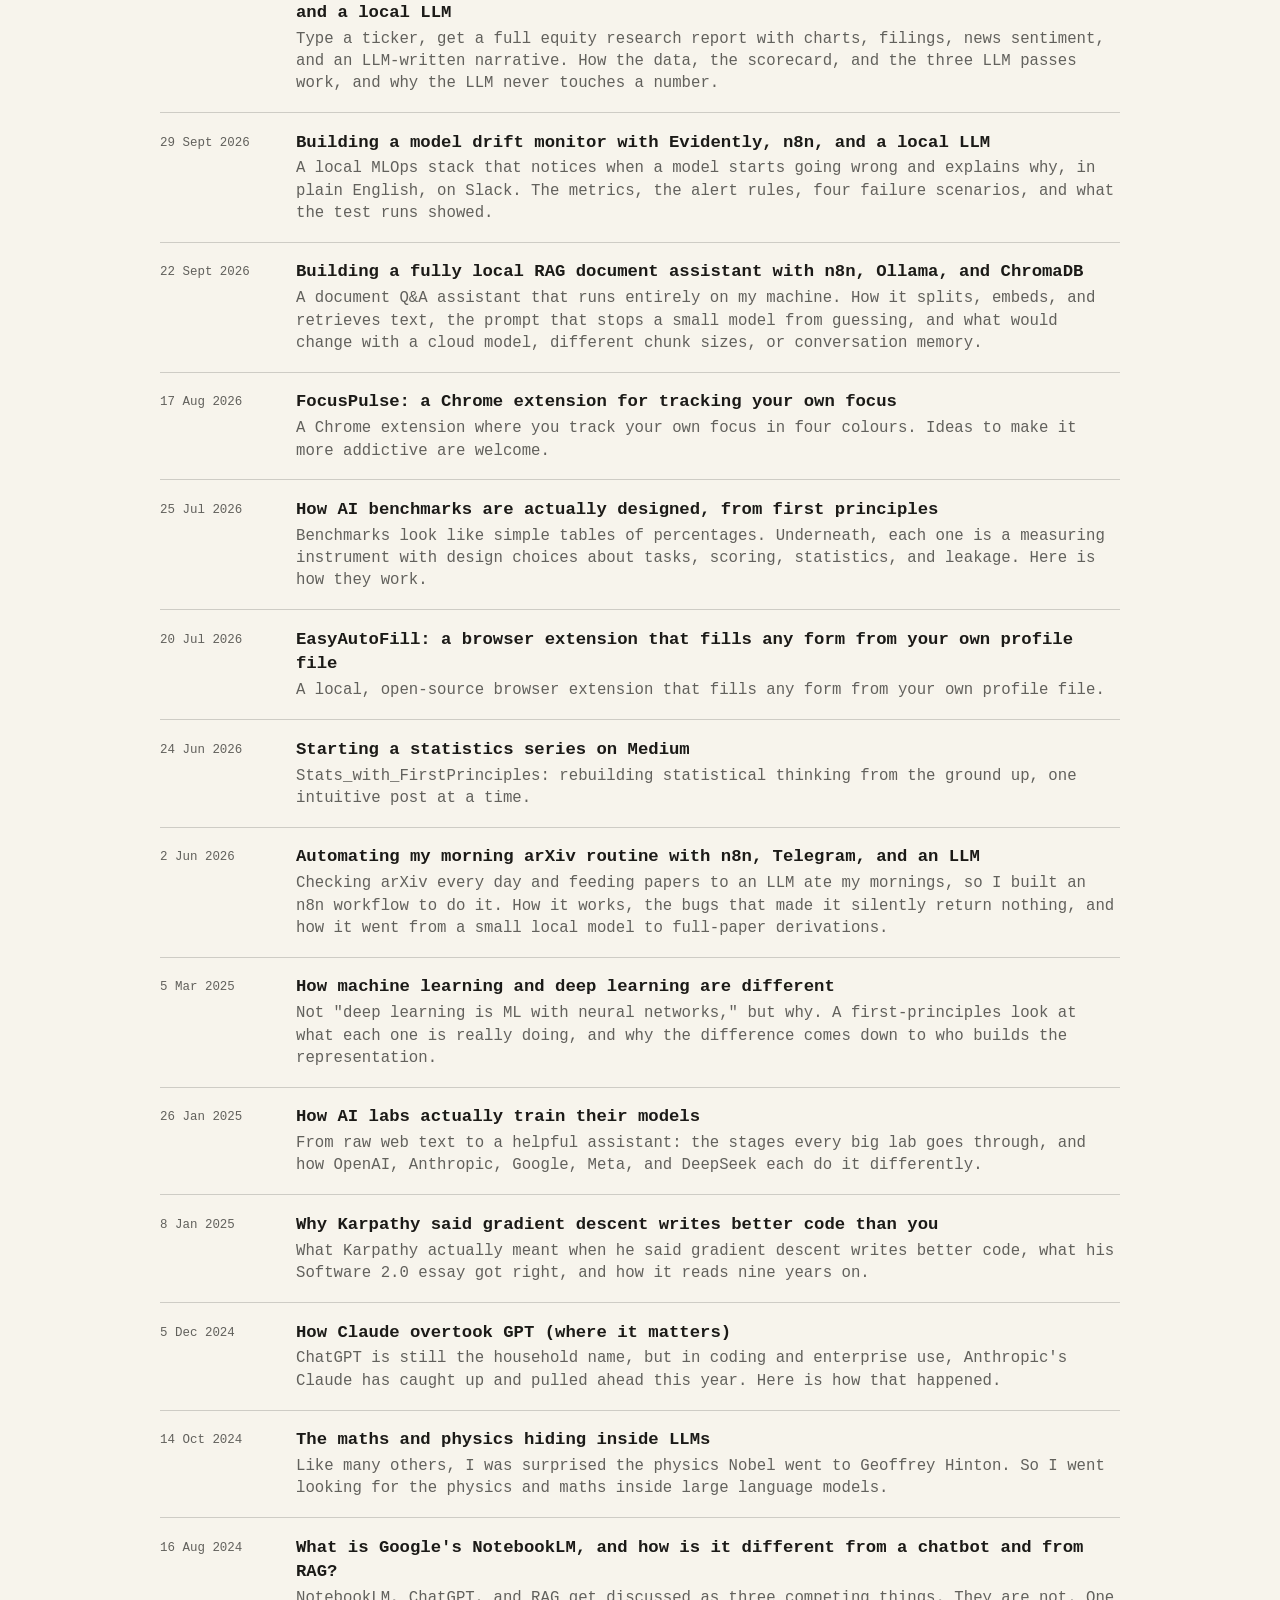
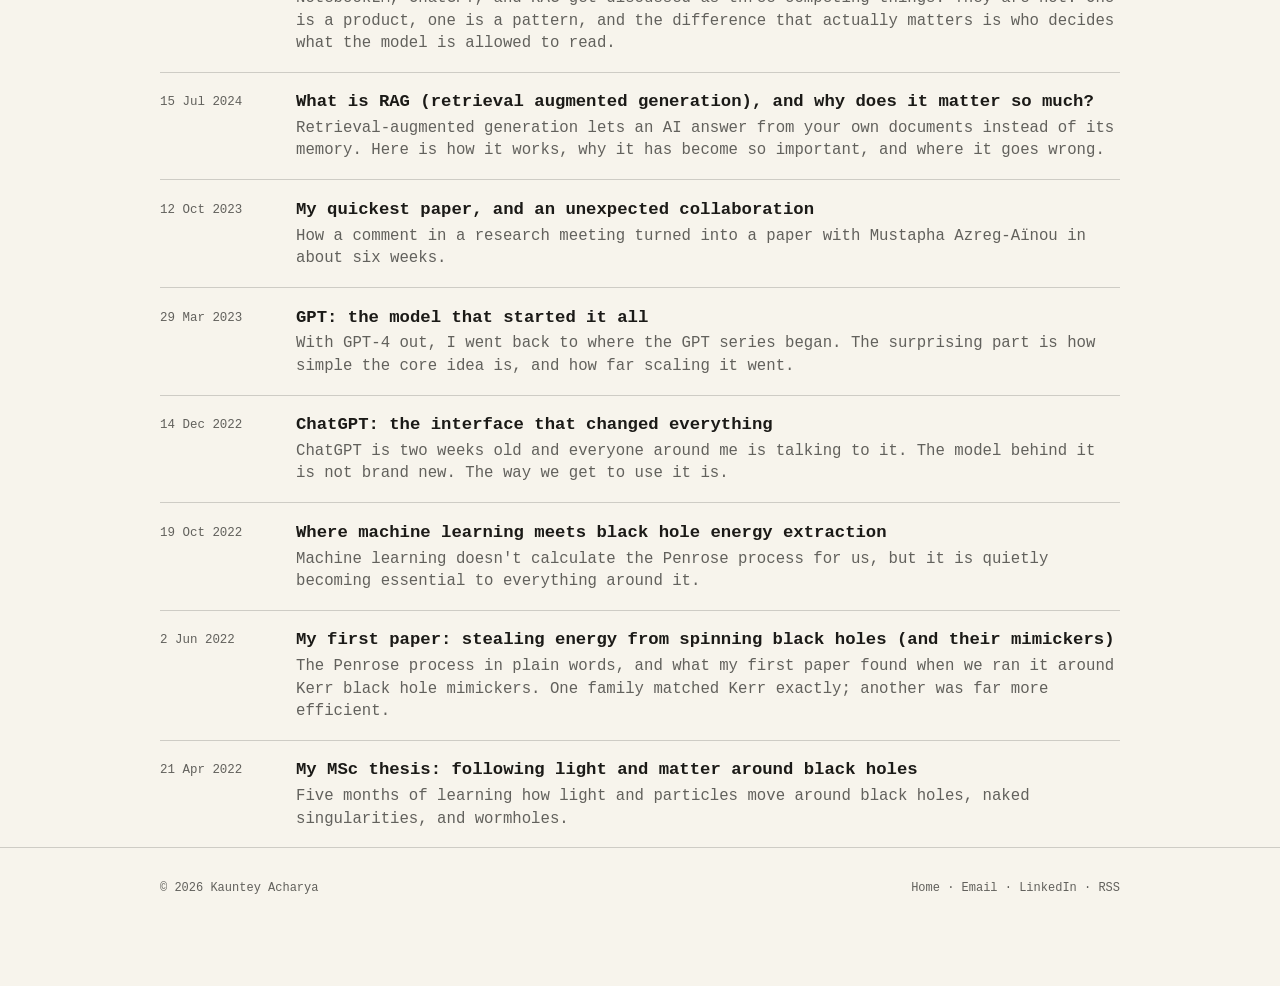
==== commit 72f5962d: "Credit collaborators on the first paper, sharpen the intro, add product and growth to About" ====
--- a/notes.html
+++ b/notes.html
@@ -72,7 +72,7 @@
       <input type="search" id="noteSearch" class="notes-search" placeholder="Search by title, topic, tag…" aria-label="Search notes" autocomplete="off">
     </div>
     <div class="filter-bar" id="filters" role="group" aria-label="Filter notes"></div>
-    <ul class="post-list" id="allPosts"><li class="post-item"><time datetime="2026-11-18">18 Nov 2026</time><div><a href="notes/agent-memory-when-facts-change/">AI agent memory, part 2: what happens when facts change</a><p>Five more experiments on my personal agent's memory. Overwriting old facts left it unable to notice changes, no memory design caught my outdated questions until one prompt sentence took that from 3% to 91%, and a fix for invented projects took them from 3 to 0.</p></div></li><li class="post-item"><time datetime="2026-11-12">12 Nov 2026</time><div><a href="notes/ai-agent-memory-experiments/">AI agent memory: 5 research based experiments on an agent with real data</a><p>Five experiments on two months of my real coding-session history, testing ideas from the Mem0 and MemoryTax papers on a free-tier model. Overwriting memory destroyed history; facts plus raw text plus mixed keyword and embedding search did best.</p></div></li><li class="post-item"><time datetime="2026-11-12">12 Nov 2026</time><div><a href="notes/building-a-personal-ai-agent/">Building a personal AI agent that keeps track of everything I work on</a><p>Saati is a personal AI agent I talk to on Telegram. It tracks my projects, ideas, and decisions, follows my coding sessions and voice notes, and runs in the cloud on a Gemini model.</p></div></li><li class="post-item"><time datetime="2026-11-10">10 Nov 2026</time><div><a href="notes/how-gradient-descent-works/">How gradient descent works in AI: loss, slopes, and the chain rule</a><p>A model learns by measuring how wrong it is and nudging every number towards less wrong. This note builds that from nothing: what a loss function is, what a slope really measures, why the gradient points uphill, and how the chain rule prices a weight buried ten layers deep.</p></div></li><li class="post-item"><time datetime="2026-11-07">7 Nov 2026</time><div><a href="notes/voice-ai-agent/">Building Aditi, a Hindi and English voice agent with Pipecat and tool calling</a><p>A real-time voice agent for a fictional Ahmedabad real estate agency. She searches listings, works out EMIs, books site visits, and texts a follow-up, in Hindi or English, on a laptop CPU and free tiers.</p></div></li><li class="post-item"><time datetime="2026-11-05">5 Nov 2026</time><div><a href="notes/neural-network-layer-explained/">How a neural network layer works: matrices, bias, and ReLU</a><p>A neural network layer is a matrix, a bias, and a nonlinearity. This note builds it from nothing: what a matrix does to a vector, why stacking linear layers collapses into a single layer, and why ReLU is what makes depth worth having.</p></div></li><li class="post-item"><time datetime="2026-11-02">2 Nov 2026</time><div><a href="notes/word-embeddings-explained/">What are word embeddings? How text becomes vectors</a><p>A computer has no notion of meaning or context. This note builds word embeddings from nothing: why one number per word fails, why vectors work, and why the angle between two vectors tells you a cat is closer to a dog than to a car.</p></div></li><li class="post-item"><time datetime="2026-10-21">21 Oct 2026</time><div><a href="notes/ai-stack-advisor/">Building AI Stack Advisor, a build-vs-buy calculator for AI</a><p>Should a business buy a SaaS tool, build on APIs, or run its own model? A free browser tool that answers with costs, TCO, break-even, and ROI, in your own currency and with your country's tax rules.</p></div></li><li class="post-item"><time datetime="2026-10-01">1 Oct 2026</time><div><a href="notes/tickerbrief/">Building TickerBrief, an automated equity research pipeline with n8n, Python, and a local LLM</a><p>Type a ticker, get a full equity research report with charts, filings, news sentiment, and an LLM-written narrative. How the data, the scorecard, and the three LLM passes work, and why the LLM never touches a number.</p></div></li><li class="post-item"><time datetime="2026-09-29">29 Sept 2026</time><div><a href="notes/ml-drift-alert-agent/">Building a model drift monitor with Evidently, n8n, and a local LLM</a><p>A local MLOps stack that notices when a model starts going wrong and explains why, in plain English, on Slack. The metrics, the alert rules, four failure scenarios, and what the test runs showed.</p></div></li><li class="post-item"><time datetime="2026-09-22">22 Sept 2026</time><div><a href="notes/local-rag-agent/">Building a fully local RAG document assistant with n8n, Ollama, and ChromaDB</a><p>A document Q&amp;A assistant that runs entirely on my machine. How it splits, embeds, and retrieves text, the prompt that stops a small model from guessing, and what would change with a cloud model, different chunk sizes, or conversation memory.</p></div></li><li class="post-item"><time datetime="2026-08-17">17 Aug 2026</time><div><a href="notes/creating-focuspulse/">FocusPulse: a Chrome extension for tracking your own focus</a><p>A Chrome extension where you track your own focus in four colours. Ideas to make it more addictive are welcome.</p></div></li><li class="post-item"><time datetime="2026-07-25">25 Jul 2026</time><div><a href="notes/ai-benchmarks/">How AI benchmarks are actually designed, from first principles</a><p>Benchmarks look like simple tables of percentages. Underneath, each one is a measuring instrument with design choices about tasks, scoring, statistics, and leakage. Here is how they work.</p></div></li><li class="post-item"><time datetime="2026-07-20">20 Jul 2026</time><div><a href="notes/creating-easyautofill/">EasyAutoFill: a browser extension that fills any form from your own profile file</a><p>A local, open-source browser extension that fills any form from your own profile file.</p></div></li><li class="post-item"><time datetime="2026-06-24">24 Jun 2026</time><div><a href="notes/stats-with-first-principles/">Starting a statistics series on Medium</a><p>Stats_with_FirstPrinciples: rebuilding statistical thinking from the ground up, one intuitive post at a time.</p></div></li><li class="post-item"><time datetime="2026-06-02">2 Jun 2026</time><div><a href="notes/automating-arxiv/">Automating my morning arXiv routine with n8n, Telegram, and an LLM</a><p>Checking arXiv every day and feeding papers to an LLM ate my mornings, so I built an n8n workflow to do it. How it works, the bugs that made it silently return nothing, and how it went from a small local model to full-paper derivations.</p></div></li><li class="post-item"><time datetime="2025-03-05">5 Mar 2025</time><div><a href="notes/ml-vs-deep-learning/">How machine learning and deep learning are different</a><p>Not &quot;deep learning is ML with neural networks,&quot; but why. A first-principles look at what each one is really doing, and why the difference comes down to who builds the representation.</p></div></li><li class="post-item"><time datetime="2025-01-26">26 Jan 2025</time><div><a href="notes/how-labs-train-ai-models/">How AI labs actually train their models</a><p>From raw web text to a helpful assistant: the stages every big lab goes through, and how OpenAI, Anthropic, Google, Meta, and DeepSeek each do it differently.</p></div></li><li class="post-item"><time datetime="2025-01-08">8 Jan 2025</time><div><a href="notes/gradient-descent-better-code/">Why Karpathy said gradient descent writes better code than you</a><p>What Karpathy actually meant when he said gradient descent writes better code, what his Software 2.0 essay got right, and how it reads nine years on.</p></div></li><li class="post-item"><time datetime="2024-12-05">5 Dec 2024</time><div><a href="notes/claude-overtook-gpt/">How Claude overtook GPT (where it matters)</a><p>ChatGPT is still the household name, but in coding and enterprise use, Anthropic's Claude has caught up and pulled ahead this year. Here is how that happened.</p></div></li><li class="post-item"><time datetime="2024-10-14">14 Oct 2024</time><div><a href="notes/maths-physics-inside-llms/">The maths and physics hiding inside LLMs</a><p>Like many others, I was surprised the physics Nobel went to Geoffrey Hinton. So I went looking for the physics and maths inside large language models.</p></div></li><li class="post-item"><time datetime="2024-08-16">16 Aug 2024</time><div><a href="notes/notebooklm-vs-chatbot-vs-rag/">What is Google's NotebookLM, and how is it different from a chatbot and from RAG?</a><p>NotebookLM, ChatGPT, and RAG get discussed as three competing things. They are not. One is a product, one is a pattern, and the difference that actually matters is who decides what the model is allowed to read.</p></div></li><li class="post-item"><time datetime="2024-07-15">15 Jul 2024</time><div><a href="notes/what-is-rag/">What is RAG (retrieval augmented generation), and why does it matter so much?</a><p>Retrieval-augmented generation lets an AI answer from your own documents instead of its memory. Here is how it works, why it has become so important, and where it goes wrong.</p></div></li><li class="post-item"><time datetime="2023-10-12">12 Oct 2023</time><div><a href="notes/jmn-magnetic-field/">My quickest paper, and an unexpected collaboration</a><p>How a comment in a research meeting turned into a paper with Mustapha Azreg-Aïnou in about six weeks.</p></div></li><li class="post-item"><time datetime="2023-03-29">29 Mar 2023</time><div><a href="notes/gpt-origins/">GPT: the model that started it all</a><p>With GPT-4 out, I went back to where the GPT series began. The surprising part is how simple the core idea is, and how far scaling it went.</p></div></li><li class="post-item"><time datetime="2022-12-14">14 Dec 2022</time><div><a href="notes/chatgpt-interface/">ChatGPT: the interface that changed everything</a><p>ChatGPT is two weeks old and everyone around me is talking to it. The model behind it is not brand new. The way we get to use it is.</p></div></li><li class="post-item"><time datetime="2022-10-19">19 Oct 2022</time><div><a href="notes/ml-black-hole-energy-extraction/">Where machine learning meets black hole energy extraction</a><p>Machine learning doesn't calculate the Penrose process for us, but it is quietly becoming essential to everything around it.</p></div></li><li class="post-item"><time datetime="2022-06-02">2 Jun 2022</time><div><a href="notes/first-paper-penrose/">My first paper: stealing energy from spinning black holes (and their mimickers)</a><p>The Penrose process in plain words, and what my first paper found when we ran it around Kerr black hole mimickers. One family matched Kerr exactly; another was far more efficient.</p></div></li><li class="post-item"><time datetime="2022-04-21">21 Apr 2022</time><div><a href="notes/msc-thesis/">My MSc thesis: following light and matter around black holes</a><p>Five months of learning how light and particles move around black holes, naked singularities, and wormholes.</p></div></li></ul>
+    <ul class="post-list" id="allPosts"><li class="post-item"><time datetime="2026-11-18">18 Nov 2026</time><div><a href="notes/agent-memory-when-facts-change/">AI agent memory, part 2: what happens when facts change</a><p>Five more experiments on my personal agent's memory, checked on gpt-oss-120b. Overwriting old facts left a small model unable to notice changes, no memory design caught my outdated questions until one prompt sentence took that from 3% to 91%, and a fix for invented projects took them from 3 to 0.</p></div></li><li class="post-item"><time datetime="2026-11-12">12 Nov 2026</time><div><a href="notes/ai-agent-memory-experiments/">AI agent memory: 5 research based experiments on an agent with real data</a><p>Five experiments on two months of my real coding-session history, testing ideas from the Mem0 and MemoryTax papers on a free-tier model. Overwriting memory destroyed history; facts plus raw text plus mixed keyword and embedding search did best.</p></div></li><li class="post-item"><time datetime="2026-11-12">12 Nov 2026</time><div><a href="notes/building-a-personal-ai-agent/">Building a personal AI agent that keeps track of everything I work on</a><p>Saati is a personal AI agent I talk to on Telegram. It tracks my projects, ideas, and decisions, follows my coding sessions and voice notes, and runs in the cloud on a Gemini model.</p></div></li><li class="post-item"><time datetime="2026-11-10">10 Nov 2026</time><div><a href="notes/how-gradient-descent-works/">How gradient descent works in AI: loss, slopes, and the chain rule</a><p>A model learns by measuring how wrong it is and nudging every number towards less wrong. This note builds that from nothing: what a loss function is, what a slope really measures, why the gradient points uphill, and how the chain rule prices a weight buried ten layers deep.</p></div></li><li class="post-item"><time datetime="2026-11-07">7 Nov 2026</time><div><a href="notes/voice-ai-agent/">Building Aditi, a Hindi and English voice agent with Pipecat and tool calling</a><p>A real-time voice agent for a fictional Ahmedabad real estate agency. She searches listings, works out EMIs, books site visits, and texts a follow-up, in Hindi or English, on a laptop CPU and free tiers.</p></div></li><li class="post-item"><time datetime="2026-11-05">5 Nov 2026</time><div><a href="notes/neural-network-layer-explained/">How a neural network layer works: matrices, bias, and ReLU</a><p>A neural network layer is a matrix, a bias, and a nonlinearity. This note builds it from nothing: what a matrix does to a vector, why stacking linear layers collapses into a single layer, and why ReLU is what makes depth worth having.</p></div></li><li class="post-item"><time datetime="2026-11-02">2 Nov 2026</time><div><a href="notes/word-embeddings-explained/">What are word embeddings? How text becomes vectors</a><p>A computer has no notion of meaning or context. This note builds word embeddings from nothing: why one number per word fails, why vectors work, and why the angle between two vectors tells you a cat is closer to a dog than to a car.</p></div></li><li class="post-item"><time datetime="2026-10-21">21 Oct 2026</time><div><a href="notes/ai-stack-advisor/">Building AI Stack Advisor, a build-vs-buy calculator for AI</a><p>Should a business buy a SaaS tool, build on APIs, or run its own model? A free browser tool that answers with costs, TCO, break-even, and ROI, in your own currency and with your country's tax rules.</p></div></li><li class="post-item"><time datetime="2026-10-01">1 Oct 2026</time><div><a href="notes/tickerbrief/">Building TickerBrief, an automated equity research pipeline with n8n, Python, and a local LLM</a><p>Type a ticker, get a full equity research report with charts, filings, news sentiment, and an LLM-written narrative. How the data, the scorecard, and the three LLM passes work, and why the LLM never touches a number.</p></div></li><li class="post-item"><time datetime="2026-09-29">29 Sept 2026</time><div><a href="notes/ml-drift-alert-agent/">Building a model drift monitor with Evidently, n8n, and a local LLM</a><p>A local MLOps stack that notices when a model starts going wrong and explains why, in plain English, on Slack. The metrics, the alert rules, four failure scenarios, and what the test runs showed.</p></div></li><li class="post-item"><time datetime="2026-09-22">22 Sept 2026</time><div><a href="notes/local-rag-agent/">Building a fully local RAG document assistant with n8n, Ollama, and ChromaDB</a><p>A document Q&amp;A assistant that runs entirely on my machine. How it splits, embeds, and retrieves text, the prompt that stops a small model from guessing, and what would change with a cloud model, different chunk sizes, or conversation memory.</p></div></li><li class="post-item"><time datetime="2026-08-17">17 Aug 2026</time><div><a href="notes/creating-focuspulse/">FocusPulse: a Chrome extension for tracking your own focus</a><p>A Chrome extension where you track your own focus in four colours. Ideas to make it more addictive are welcome.</p></div></li><li class="post-item"><time datetime="2026-07-25">25 Jul 2026</time><div><a href="notes/ai-benchmarks/">How AI benchmarks are actually designed, from first principles</a><p>Benchmarks look like simple tables of percentages. Underneath, each one is a measuring instrument with design choices about tasks, scoring, statistics, and leakage. Here is how they work.</p></div></li><li class="post-item"><time datetime="2026-07-20">20 Jul 2026</time><div><a href="notes/creating-easyautofill/">EasyAutoFill: a browser extension that fills any form from your own profile file</a><p>A local, open-source browser extension that fills any form from your own profile file.</p></div></li><li class="post-item"><time datetime="2026-06-24">24 Jun 2026</time><div><a href="notes/stats-with-first-principles/">Starting a statistics series on Medium</a><p>Stats_with_FirstPrinciples: rebuilding statistical thinking from the ground up, one intuitive post at a time.</p></div></li><li class="post-item"><time datetime="2026-06-02">2 Jun 2026</time><div><a href="notes/automating-arxiv/">Automating my morning arXiv routine with n8n, Telegram, and an LLM</a><p>Checking arXiv every day and feeding papers to an LLM ate my mornings, so I built an n8n workflow to do it. How it works, the bugs that made it silently return nothing, and how it went from a small local model to full-paper derivations.</p></div></li><li class="post-item"><time datetime="2025-03-05">5 Mar 2025</time><div><a href="notes/ml-vs-deep-learning/">How machine learning and deep learning are different</a><p>Not &quot;deep learning is ML with neural networks,&quot; but why. A first-principles look at what each one is really doing, and why the difference comes down to who builds the representation.</p></div></li><li class="post-item"><time datetime="2025-01-26">26 Jan 2025</time><div><a href="notes/how-labs-train-ai-models/">How AI labs actually train their models</a><p>From raw web text to a helpful assistant: the stages every big lab goes through, and how OpenAI, Anthropic, Google, Meta, and DeepSeek each do it differently.</p></div></li><li class="post-item"><time datetime="2025-01-08">8 Jan 2025</time><div><a href="notes/gradient-descent-better-code/">Why Karpathy said gradient descent writes better code than you</a><p>What Karpathy actually meant when he said gradient descent writes better code, what his Software 2.0 essay got right, and how it reads nine years on.</p></div></li><li class="post-item"><time datetime="2024-12-05">5 Dec 2024</time><div><a href="notes/claude-overtook-gpt/">How Claude overtook GPT (where it matters)</a><p>ChatGPT is still the household name, but in coding and enterprise use, Anthropic's Claude has caught up and pulled ahead this year. Here is how that happened.</p></div></li><li class="post-item"><time datetime="2024-10-14">14 Oct 2024</time><div><a href="notes/maths-physics-inside-llms/">The maths and physics hiding inside LLMs</a><p>Like many others, I was surprised the physics Nobel went to Geoffrey Hinton. So I went looking for the physics and maths inside large language models.</p></div></li><li class="post-item"><time datetime="2024-08-16">16 Aug 2024</time><div><a href="notes/notebooklm-vs-chatbot-vs-rag/">What is Google's NotebookLM, and how is it different from a chatbot and from RAG?</a><p>NotebookLM, ChatGPT, and RAG get discussed as three competing things. They are not. One is a product, one is a pattern, and the difference that actually matters is who decides what the model is allowed to read.</p></div></li><li class="post-item"><time datetime="2024-07-15">15 Jul 2024</time><div><a href="notes/what-is-rag/">What is RAG (retrieval augmented generation), and why does it matter so much?</a><p>Retrieval-augmented generation lets an AI answer from your own documents instead of its memory. Here is how it works, why it has become so important, and where it goes wrong.</p></div></li><li class="post-item"><time datetime="2023-10-12">12 Oct 2023</time><div><a href="notes/jmn-magnetic-field/">My quickest paper, and an unexpected collaboration</a><p>How a comment in a research meeting turned into a paper with Mustapha Azreg-Aïnou in about six weeks.</p></div></li><li class="post-item"><time datetime="2023-03-29">29 Mar 2023</time><div><a href="notes/gpt-origins/">GPT: the model that started it all</a><p>With GPT-4 out, I went back to where the GPT series began. The surprising part is how simple the core idea is, and how far scaling it went.</p></div></li><li class="post-item"><time datetime="2022-12-14">14 Dec 2022</time><div><a href="notes/chatgpt-interface/">ChatGPT: the interface that changed everything</a><p>ChatGPT is two weeks old and everyone around me is talking to it. The model behind it is not brand new. The way we get to use it is.</p></div></li><li class="post-item"><time datetime="2022-10-19">19 Oct 2022</time><div><a href="notes/ml-black-hole-energy-extraction/">Where machine learning meets black hole energy extraction</a><p>Machine learning doesn't calculate the Penrose process for us, but it is quietly becoming essential to everything around it.</p></div></li><li class="post-item"><time datetime="2022-06-02">2 Jun 2022</time><div><a href="notes/first-paper-penrose/">My first paper: stealing energy from spinning black holes (and their mimickers)</a><p>The Penrose process in plain words, and what my first paper found when we ran it around Kerr black hole mimickers. One family matched Kerr exactly; another was far more efficient.</p></div></li><li class="post-item"><time datetime="2022-04-21">21 Apr 2022</time><div><a href="notes/msc-thesis/">My MSc thesis: following light and matter around black holes</a><p>Five months of learning how light and particles move around black holes, naked singularities, and wormholes.</p></div></li></ul>
   </section>
 
   <!-- Single-post view -->
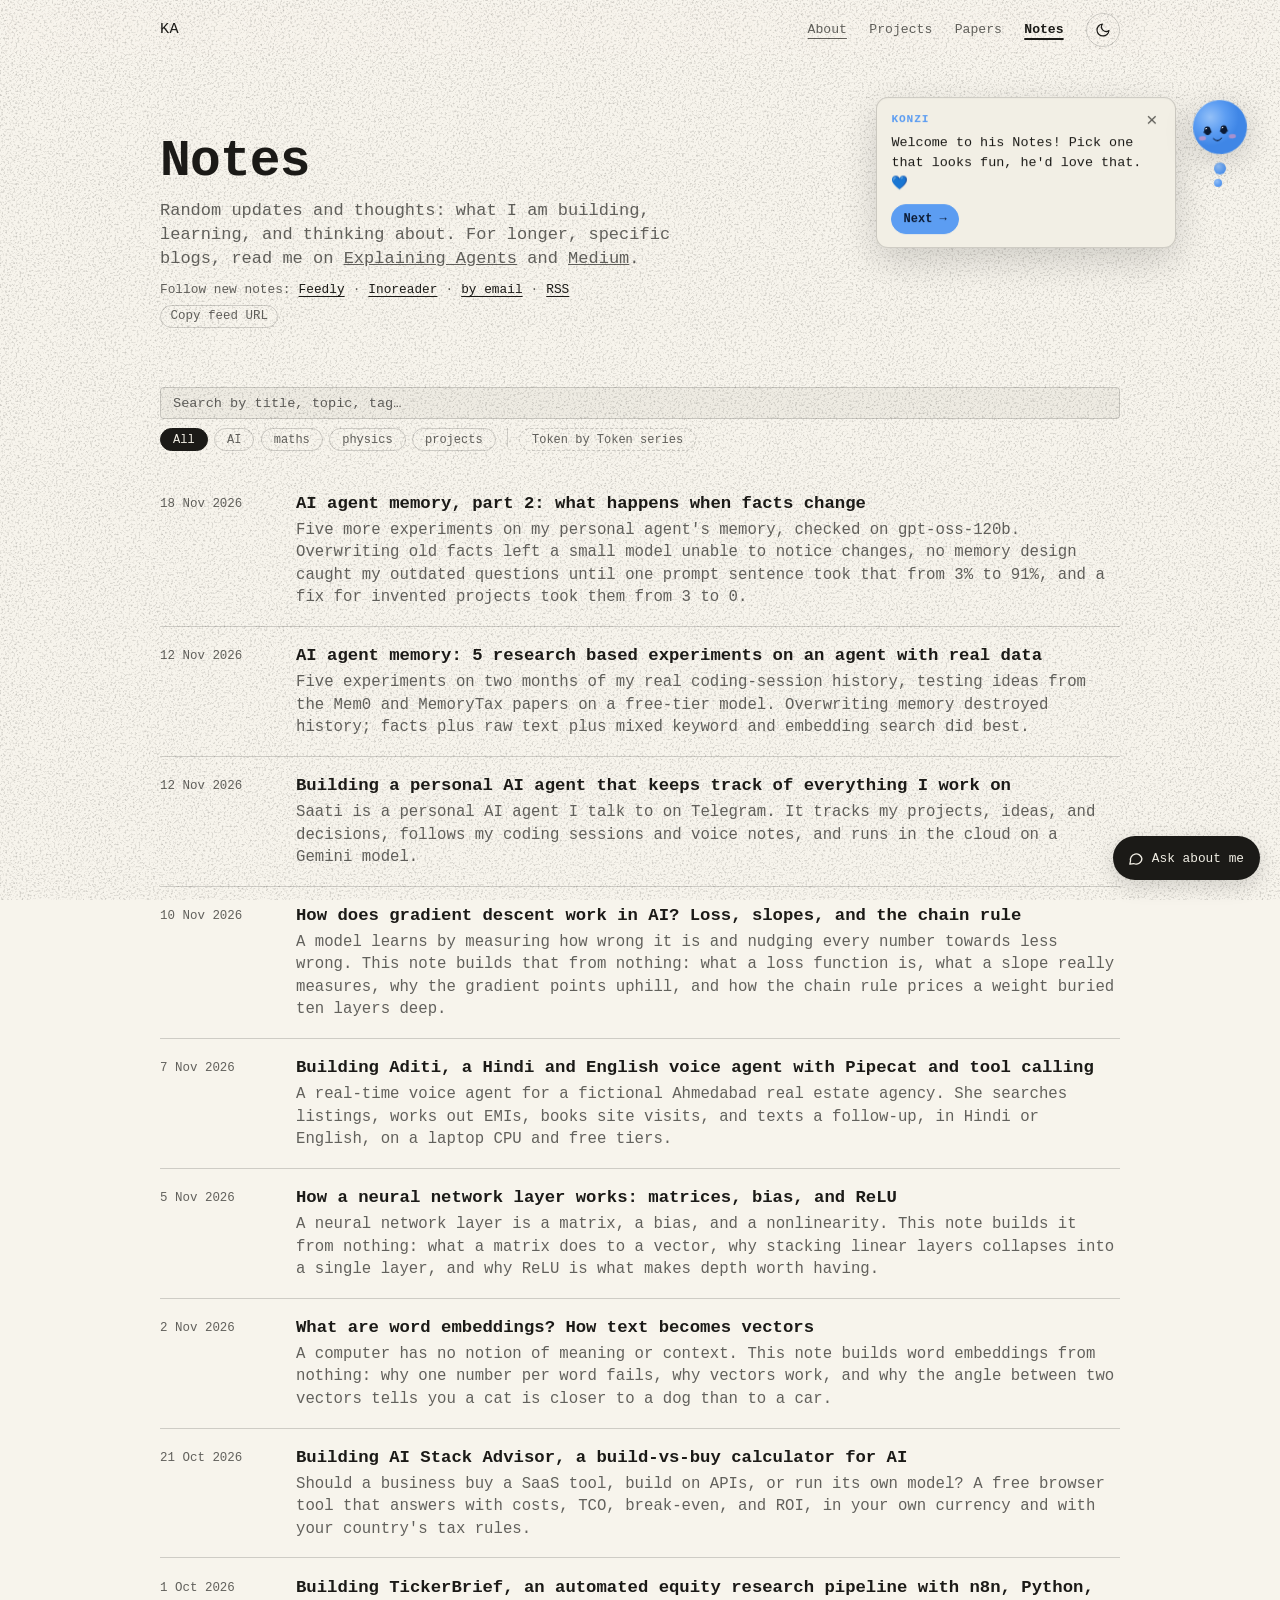
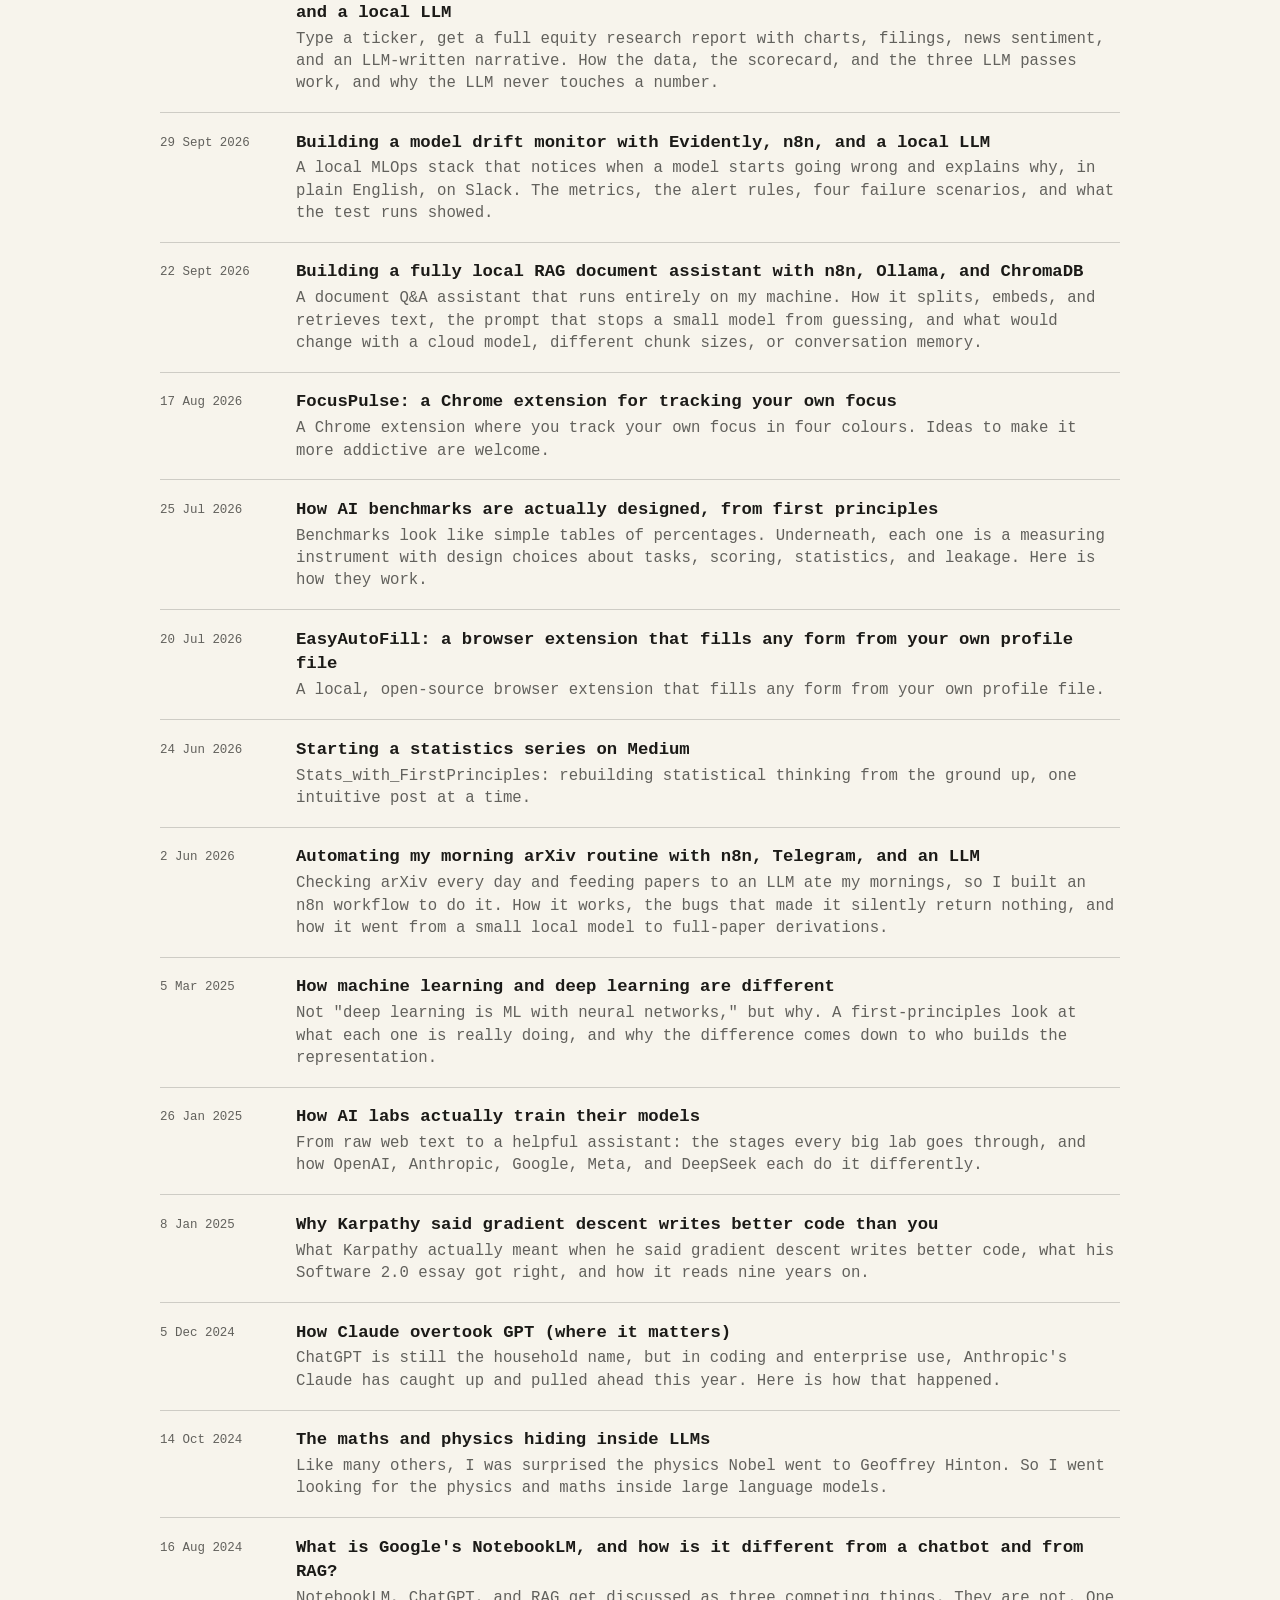
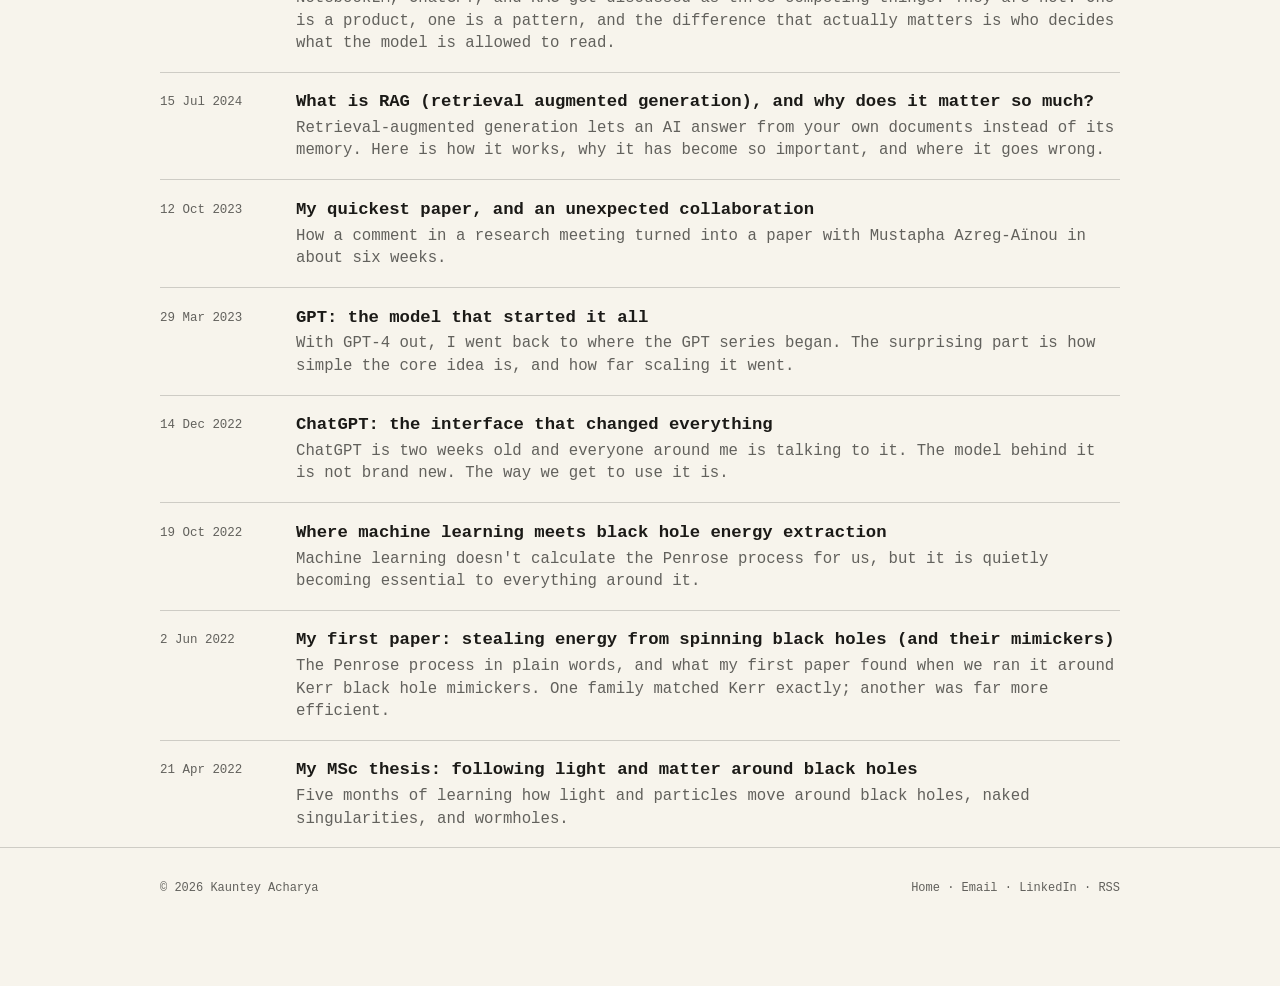
==== commit 6729cbf8: "Collapse the duplicate gradient note, retitle it, and redirect the retired URL" ====
--- a/notes.html
+++ b/notes.html
@@ -72,7 +72,7 @@
       <input type="search" id="noteSearch" class="notes-search" placeholder="Search by title, topic, tag…" aria-label="Search notes" autocomplete="off">
     </div>
     <div class="filter-bar" id="filters" role="group" aria-label="Filter notes"></div>
-    <ul class="post-list" id="allPosts"><li class="post-item"><time datetime="2026-11-18">18 Nov 2026</time><div><a href="notes/agent-memory-when-facts-change/">AI agent memory, part 2: what happens when facts change</a><p>Five more experiments on my personal agent's memory, checked on gpt-oss-120b. Overwriting old facts left a small model unable to notice changes, no memory design caught my outdated questions until one prompt sentence took that from 3% to 91%, and a fix for invented projects took them from 3 to 0.</p></div></li><li class="post-item"><time datetime="2026-11-12">12 Nov 2026</time><div><a href="notes/ai-agent-memory-experiments/">AI agent memory: 5 research based experiments on an agent with real data</a><p>Five experiments on two months of my real coding-session history, testing ideas from the Mem0 and MemoryTax papers on a free-tier model. Overwriting memory destroyed history; facts plus raw text plus mixed keyword and embedding search did best.</p></div></li><li class="post-item"><time datetime="2026-11-12">12 Nov 2026</time><div><a href="notes/building-a-personal-ai-agent/">Building a personal AI agent that keeps track of everything I work on</a><p>Saati is a personal AI agent I talk to on Telegram. It tracks my projects, ideas, and decisions, follows my coding sessions and voice notes, and runs in the cloud on a Gemini model.</p></div></li><li class="post-item"><time datetime="2026-11-10">10 Nov 2026</time><div><a href="notes/how-gradient-descent-works/">How gradient descent works in AI: loss, slopes, and the chain rule</a><p>A model learns by measuring how wrong it is and nudging every number towards less wrong. This note builds that from nothing: what a loss function is, what a slope really measures, why the gradient points uphill, and how the chain rule prices a weight buried ten layers deep.</p></div></li><li class="post-item"><time datetime="2026-11-07">7 Nov 2026</time><div><a href="notes/voice-ai-agent/">Building Aditi, a Hindi and English voice agent with Pipecat and tool calling</a><p>A real-time voice agent for a fictional Ahmedabad real estate agency. She searches listings, works out EMIs, books site visits, and texts a follow-up, in Hindi or English, on a laptop CPU and free tiers.</p></div></li><li class="post-item"><time datetime="2026-11-05">5 Nov 2026</time><div><a href="notes/neural-network-layer-explained/">How a neural network layer works: matrices, bias, and ReLU</a><p>A neural network layer is a matrix, a bias, and a nonlinearity. This note builds it from nothing: what a matrix does to a vector, why stacking linear layers collapses into a single layer, and why ReLU is what makes depth worth having.</p></div></li><li class="post-item"><time datetime="2026-11-02">2 Nov 2026</time><div><a href="notes/word-embeddings-explained/">What are word embeddings? How text becomes vectors</a><p>A computer has no notion of meaning or context. This note builds word embeddings from nothing: why one number per word fails, why vectors work, and why the angle between two vectors tells you a cat is closer to a dog than to a car.</p></div></li><li class="post-item"><time datetime="2026-10-21">21 Oct 2026</time><div><a href="notes/ai-stack-advisor/">Building AI Stack Advisor, a build-vs-buy calculator for AI</a><p>Should a business buy a SaaS tool, build on APIs, or run its own model? A free browser tool that answers with costs, TCO, break-even, and ROI, in your own currency and with your country's tax rules.</p></div></li><li class="post-item"><time datetime="2026-10-01">1 Oct 2026</time><div><a href="notes/tickerbrief/">Building TickerBrief, an automated equity research pipeline with n8n, Python, and a local LLM</a><p>Type a ticker, get a full equity research report with charts, filings, news sentiment, and an LLM-written narrative. How the data, the scorecard, and the three LLM passes work, and why the LLM never touches a number.</p></div></li><li class="post-item"><time datetime="2026-09-29">29 Sept 2026</time><div><a href="notes/ml-drift-alert-agent/">Building a model drift monitor with Evidently, n8n, and a local LLM</a><p>A local MLOps stack that notices when a model starts going wrong and explains why, in plain English, on Slack. The metrics, the alert rules, four failure scenarios, and what the test runs showed.</p></div></li><li class="post-item"><time datetime="2026-09-22">22 Sept 2026</time><div><a href="notes/local-rag-agent/">Building a fully local RAG document assistant with n8n, Ollama, and ChromaDB</a><p>A document Q&amp;A assistant that runs entirely on my machine. How it splits, embeds, and retrieves text, the prompt that stops a small model from guessing, and what would change with a cloud model, different chunk sizes, or conversation memory.</p></div></li><li class="post-item"><time datetime="2026-08-17">17 Aug 2026</time><div><a href="notes/creating-focuspulse/">FocusPulse: a Chrome extension for tracking your own focus</a><p>A Chrome extension where you track your own focus in four colours. Ideas to make it more addictive are welcome.</p></div></li><li class="post-item"><time datetime="2026-07-25">25 Jul 2026</time><div><a href="notes/ai-benchmarks/">How AI benchmarks are actually designed, from first principles</a><p>Benchmarks look like simple tables of percentages. Underneath, each one is a measuring instrument with design choices about tasks, scoring, statistics, and leakage. Here is how they work.</p></div></li><li class="post-item"><time datetime="2026-07-20">20 Jul 2026</time><div><a href="notes/creating-easyautofill/">EasyAutoFill: a browser extension that fills any form from your own profile file</a><p>A local, open-source browser extension that fills any form from your own profile file.</p></div></li><li class="post-item"><time datetime="2026-06-24">24 Jun 2026</time><div><a href="notes/stats-with-first-principles/">Starting a statistics series on Medium</a><p>Stats_with_FirstPrinciples: rebuilding statistical thinking from the ground up, one intuitive post at a time.</p></div></li><li class="post-item"><time datetime="2026-06-02">2 Jun 2026</time><div><a href="notes/automating-arxiv/">Automating my morning arXiv routine with n8n, Telegram, and an LLM</a><p>Checking arXiv every day and feeding papers to an LLM ate my mornings, so I built an n8n workflow to do it. How it works, the bugs that made it silently return nothing, and how it went from a small local model to full-paper derivations.</p></div></li><li class="post-item"><time datetime="2025-03-05">5 Mar 2025</time><div><a href="notes/ml-vs-deep-learning/">How machine learning and deep learning are different</a><p>Not &quot;deep learning is ML with neural networks,&quot; but why. A first-principles look at what each one is really doing, and why the difference comes down to who builds the representation.</p></div></li><li class="post-item"><time datetime="2025-01-26">26 Jan 2025</time><div><a href="notes/how-labs-train-ai-models/">How AI labs actually train their models</a><p>From raw web text to a helpful assistant: the stages every big lab goes through, and how OpenAI, Anthropic, Google, Meta, and DeepSeek each do it differently.</p></div></li><li class="post-item"><time datetime="2025-01-08">8 Jan 2025</time><div><a href="notes/gradient-descent-better-code/">Why Karpathy said gradient descent writes better code than you</a><p>What Karpathy actually meant when he said gradient descent writes better code, what his Software 2.0 essay got right, and how it reads nine years on.</p></div></li><li class="post-item"><time datetime="2024-12-05">5 Dec 2024</time><div><a href="notes/claude-overtook-gpt/">How Claude overtook GPT (where it matters)</a><p>ChatGPT is still the household name, but in coding and enterprise use, Anthropic's Claude has caught up and pulled ahead this year. Here is how that happened.</p></div></li><li class="post-item"><time datetime="2024-10-14">14 Oct 2024</time><div><a href="notes/maths-physics-inside-llms/">The maths and physics hiding inside LLMs</a><p>Like many others, I was surprised the physics Nobel went to Geoffrey Hinton. So I went looking for the physics and maths inside large language models.</p></div></li><li class="post-item"><time datetime="2024-08-16">16 Aug 2024</time><div><a href="notes/notebooklm-vs-chatbot-vs-rag/">What is Google's NotebookLM, and how is it different from a chatbot and from RAG?</a><p>NotebookLM, ChatGPT, and RAG get discussed as three competing things. They are not. One is a product, one is a pattern, and the difference that actually matters is who decides what the model is allowed to read.</p></div></li><li class="post-item"><time datetime="2024-07-15">15 Jul 2024</time><div><a href="notes/what-is-rag/">What is RAG (retrieval augmented generation), and why does it matter so much?</a><p>Retrieval-augmented generation lets an AI answer from your own documents instead of its memory. Here is how it works, why it has become so important, and where it goes wrong.</p></div></li><li class="post-item"><time datetime="2023-10-12">12 Oct 2023</time><div><a href="notes/jmn-magnetic-field/">My quickest paper, and an unexpected collaboration</a><p>How a comment in a research meeting turned into a paper with Mustapha Azreg-Aïnou in about six weeks.</p></div></li><li class="post-item"><time datetime="2023-03-29">29 Mar 2023</time><div><a href="notes/gpt-origins/">GPT: the model that started it all</a><p>With GPT-4 out, I went back to where the GPT series began. The surprising part is how simple the core idea is, and how far scaling it went.</p></div></li><li class="post-item"><time datetime="2022-12-14">14 Dec 2022</time><div><a href="notes/chatgpt-interface/">ChatGPT: the interface that changed everything</a><p>ChatGPT is two weeks old and everyone around me is talking to it. The model behind it is not brand new. The way we get to use it is.</p></div></li><li class="post-item"><time datetime="2022-10-19">19 Oct 2022</time><div><a href="notes/ml-black-hole-energy-extraction/">Where machine learning meets black hole energy extraction</a><p>Machine learning doesn't calculate the Penrose process for us, but it is quietly becoming essential to everything around it.</p></div></li><li class="post-item"><time datetime="2022-06-02">2 Jun 2022</time><div><a href="notes/first-paper-penrose/">My first paper: stealing energy from spinning black holes (and their mimickers)</a><p>The Penrose process in plain words, and what my first paper found when we ran it around Kerr black hole mimickers. One family matched Kerr exactly; another was far more efficient.</p></div></li><li class="post-item"><time datetime="2022-04-21">21 Apr 2022</time><div><a href="notes/msc-thesis/">My MSc thesis: following light and matter around black holes</a><p>Five months of learning how light and particles move around black holes, naked singularities, and wormholes.</p></div></li></ul>
+    <ul class="post-list" id="allPosts"><li class="post-item"><time datetime="2026-11-18">18 Nov 2026</time><div><a href="notes/agent-memory-when-facts-change/">AI agent memory, part 2: what happens when facts change</a><p>Five more experiments on my personal agent's memory, checked on gpt-oss-120b. Overwriting old facts left a small model unable to notice changes, no memory design caught my outdated questions until one prompt sentence took that from 3% to 91%, and a fix for invented projects took them from 3 to 0.</p></div></li><li class="post-item"><time datetime="2026-11-12">12 Nov 2026</time><div><a href="notes/ai-agent-memory-experiments/">AI agent memory: 5 research based experiments on an agent with real data</a><p>Five experiments on two months of my real coding-session history, testing ideas from the Mem0 and MemoryTax papers on a free-tier model. Overwriting memory destroyed history; facts plus raw text plus mixed keyword and embedding search did best.</p></div></li><li class="post-item"><time datetime="2026-11-12">12 Nov 2026</time><div><a href="notes/building-a-personal-ai-agent/">Building a personal AI agent that keeps track of everything I work on</a><p>Saati is a personal AI agent I talk to on Telegram. It tracks my projects, ideas, and decisions, follows my coding sessions and voice notes, and runs in the cloud on a Gemini model.</p></div></li><li class="post-item"><time datetime="2026-11-10">10 Nov 2026</time><div><a href="notes/how-gradient-descent-works/">How does gradient descent work in AI? Loss, slopes, and the chain rule</a><p>A model learns by measuring how wrong it is and nudging every number towards less wrong. This note builds that from nothing: what a loss function is, what a slope really measures, why the gradient points uphill, and how the chain rule prices a weight buried ten layers deep.</p></div></li><li class="post-item"><time datetime="2026-11-07">7 Nov 2026</time><div><a href="notes/voice-ai-agent/">Building Aditi, a Hindi and English voice agent with Pipecat and tool calling</a><p>A real-time voice agent for a fictional Ahmedabad real estate agency. She searches listings, works out EMIs, books site visits, and texts a follow-up, in Hindi or English, on a laptop CPU and free tiers.</p></div></li><li class="post-item"><time datetime="2026-11-05">5 Nov 2026</time><div><a href="notes/neural-network-layer-explained/">How a neural network layer works: matrices, bias, and ReLU</a><p>A neural network layer is a matrix, a bias, and a nonlinearity. This note builds it from nothing: what a matrix does to a vector, why stacking linear layers collapses into a single layer, and why ReLU is what makes depth worth having.</p></div></li><li class="post-item"><time datetime="2026-11-02">2 Nov 2026</time><div><a href="notes/word-embeddings-explained/">What are word embeddings? How text becomes vectors</a><p>A computer has no notion of meaning or context. This note builds word embeddings from nothing: why one number per word fails, why vectors work, and why the angle between two vectors tells you a cat is closer to a dog than to a car.</p></div></li><li class="post-item"><time datetime="2026-10-21">21 Oct 2026</time><div><a href="notes/ai-stack-advisor/">Building AI Stack Advisor, a build-vs-buy calculator for AI</a><p>Should a business buy a SaaS tool, build on APIs, or run its own model? A free browser tool that answers with costs, TCO, break-even, and ROI, in your own currency and with your country's tax rules.</p></div></li><li class="post-item"><time datetime="2026-10-01">1 Oct 2026</time><div><a href="notes/tickerbrief/">Building TickerBrief, an automated equity research pipeline with n8n, Python, and a local LLM</a><p>Type a ticker, get a full equity research report with charts, filings, news sentiment, and an LLM-written narrative. How the data, the scorecard, and the three LLM passes work, and why the LLM never touches a number.</p></div></li><li class="post-item"><time datetime="2026-09-29">29 Sept 2026</time><div><a href="notes/ml-drift-alert-agent/">Building a model drift monitor with Evidently, n8n, and a local LLM</a><p>A local MLOps stack that notices when a model starts going wrong and explains why, in plain English, on Slack. The metrics, the alert rules, four failure scenarios, and what the test runs showed.</p></div></li><li class="post-item"><time datetime="2026-09-22">22 Sept 2026</time><div><a href="notes/local-rag-agent/">Building a fully local RAG document assistant with n8n, Ollama, and ChromaDB</a><p>A document Q&amp;A assistant that runs entirely on my machine. How it splits, embeds, and retrieves text, the prompt that stops a small model from guessing, and what would change with a cloud model, different chunk sizes, or conversation memory.</p></div></li><li class="post-item"><time datetime="2026-08-17">17 Aug 2026</time><div><a href="notes/creating-focuspulse/">FocusPulse: a Chrome extension for tracking your own focus</a><p>A Chrome extension where you track your own focus in four colours. Ideas to make it more addictive are welcome.</p></div></li><li class="post-item"><time datetime="2026-07-25">25 Jul 2026</time><div><a href="notes/ai-benchmarks/">How AI benchmarks are actually designed, from first principles</a><p>Benchmarks look like simple tables of percentages. Underneath, each one is a measuring instrument with design choices about tasks, scoring, statistics, and leakage. Here is how they work.</p></div></li><li class="post-item"><time datetime="2026-07-20">20 Jul 2026</time><div><a href="notes/creating-easyautofill/">EasyAutoFill: a browser extension that fills any form from your own profile file</a><p>A local, open-source browser extension that fills any form from your own profile file.</p></div></li><li class="post-item"><time datetime="2026-06-24">24 Jun 2026</time><div><a href="notes/stats-with-first-principles/">Starting a statistics series on Medium</a><p>Stats_with_FirstPrinciples: rebuilding statistical thinking from the ground up, one intuitive post at a time.</p></div></li><li class="post-item"><time datetime="2026-06-02">2 Jun 2026</time><div><a href="notes/automating-arxiv/">Automating my morning arXiv routine with n8n, Telegram, and an LLM</a><p>Checking arXiv every day and feeding papers to an LLM ate my mornings, so I built an n8n workflow to do it. How it works, the bugs that made it silently return nothing, and how it went from a small local model to full-paper derivations.</p></div></li><li class="post-item"><time datetime="2025-03-05">5 Mar 2025</time><div><a href="notes/ml-vs-deep-learning/">How machine learning and deep learning are different</a><p>Not &quot;deep learning is ML with neural networks,&quot; but why. A first-principles look at what each one is really doing, and why the difference comes down to who builds the representation.</p></div></li><li class="post-item"><time datetime="2025-01-26">26 Jan 2025</time><div><a href="notes/how-labs-train-ai-models/">How AI labs actually train their models</a><p>From raw web text to a helpful assistant: the stages every big lab goes through, and how OpenAI, Anthropic, Google, Meta, and DeepSeek each do it differently.</p></div></li><li class="post-item"><time datetime="2025-01-08">8 Jan 2025</time><div><a href="notes/gradient-descent-better-code/">Why Karpathy said gradient descent writes better code than you</a><p>What Karpathy actually meant when he said gradient descent writes better code, what his Software 2.0 essay got right, and how it reads nine years on.</p></div></li><li class="post-item"><time datetime="2024-12-05">5 Dec 2024</time><div><a href="notes/claude-overtook-gpt/">How Claude overtook GPT (where it matters)</a><p>ChatGPT is still the household name, but in coding and enterprise use, Anthropic's Claude has caught up and pulled ahead this year. Here is how that happened.</p></div></li><li class="post-item"><time datetime="2024-10-14">14 Oct 2024</time><div><a href="notes/maths-physics-inside-llms/">The maths and physics hiding inside LLMs</a><p>Like many others, I was surprised the physics Nobel went to Geoffrey Hinton. So I went looking for the physics and maths inside large language models.</p></div></li><li class="post-item"><time datetime="2024-08-16">16 Aug 2024</time><div><a href="notes/notebooklm-vs-chatbot-vs-rag/">What is Google's NotebookLM, and how is it different from a chatbot and from RAG?</a><p>NotebookLM, ChatGPT, and RAG get discussed as three competing things. They are not. One is a product, one is a pattern, and the difference that actually matters is who decides what the model is allowed to read.</p></div></li><li class="post-item"><time datetime="2024-07-15">15 Jul 2024</time><div><a href="notes/what-is-rag/">What is RAG (retrieval augmented generation), and why does it matter so much?</a><p>Retrieval-augmented generation lets an AI answer from your own documents instead of its memory. Here is how it works, why it has become so important, and where it goes wrong.</p></div></li><li class="post-item"><time datetime="2023-10-12">12 Oct 2023</time><div><a href="notes/jmn-magnetic-field/">My quickest paper, and an unexpected collaboration</a><p>How a comment in a research meeting turned into a paper with Mustapha Azreg-Aïnou in about six weeks.</p></div></li><li class="post-item"><time datetime="2023-03-29">29 Mar 2023</time><div><a href="notes/gpt-origins/">GPT: the model that started it all</a><p>With GPT-4 out, I went back to where the GPT series began. The surprising part is how simple the core idea is, and how far scaling it went.</p></div></li><li class="post-item"><time datetime="2022-12-14">14 Dec 2022</time><div><a href="notes/chatgpt-interface/">ChatGPT: the interface that changed everything</a><p>ChatGPT is two weeks old and everyone around me is talking to it. The model behind it is not brand new. The way we get to use it is.</p></div></li><li class="post-item"><time datetime="2022-10-19">19 Oct 2022</time><div><a href="notes/ml-black-hole-energy-extraction/">Where machine learning meets black hole energy extraction</a><p>Machine learning doesn't calculate the Penrose process for us, but it is quietly becoming essential to everything around it.</p></div></li><li class="post-item"><time datetime="2022-06-02">2 Jun 2022</time><div><a href="notes/first-paper-penrose/">My first paper: stealing energy from spinning black holes (and their mimickers)</a><p>The Penrose process in plain words, and what my first paper found when we ran it around Kerr black hole mimickers. One family matched Kerr exactly; another was far more efficient.</p></div></li><li class="post-item"><time datetime="2022-04-21">21 Apr 2022</time><div><a href="notes/msc-thesis/">My MSc thesis: following light and matter around black holes</a><p>Five months of learning how light and particles move around black holes, naked singularities, and wormholes.</p></div></li></ul>
   </section>
 
   <!-- Single-post view -->
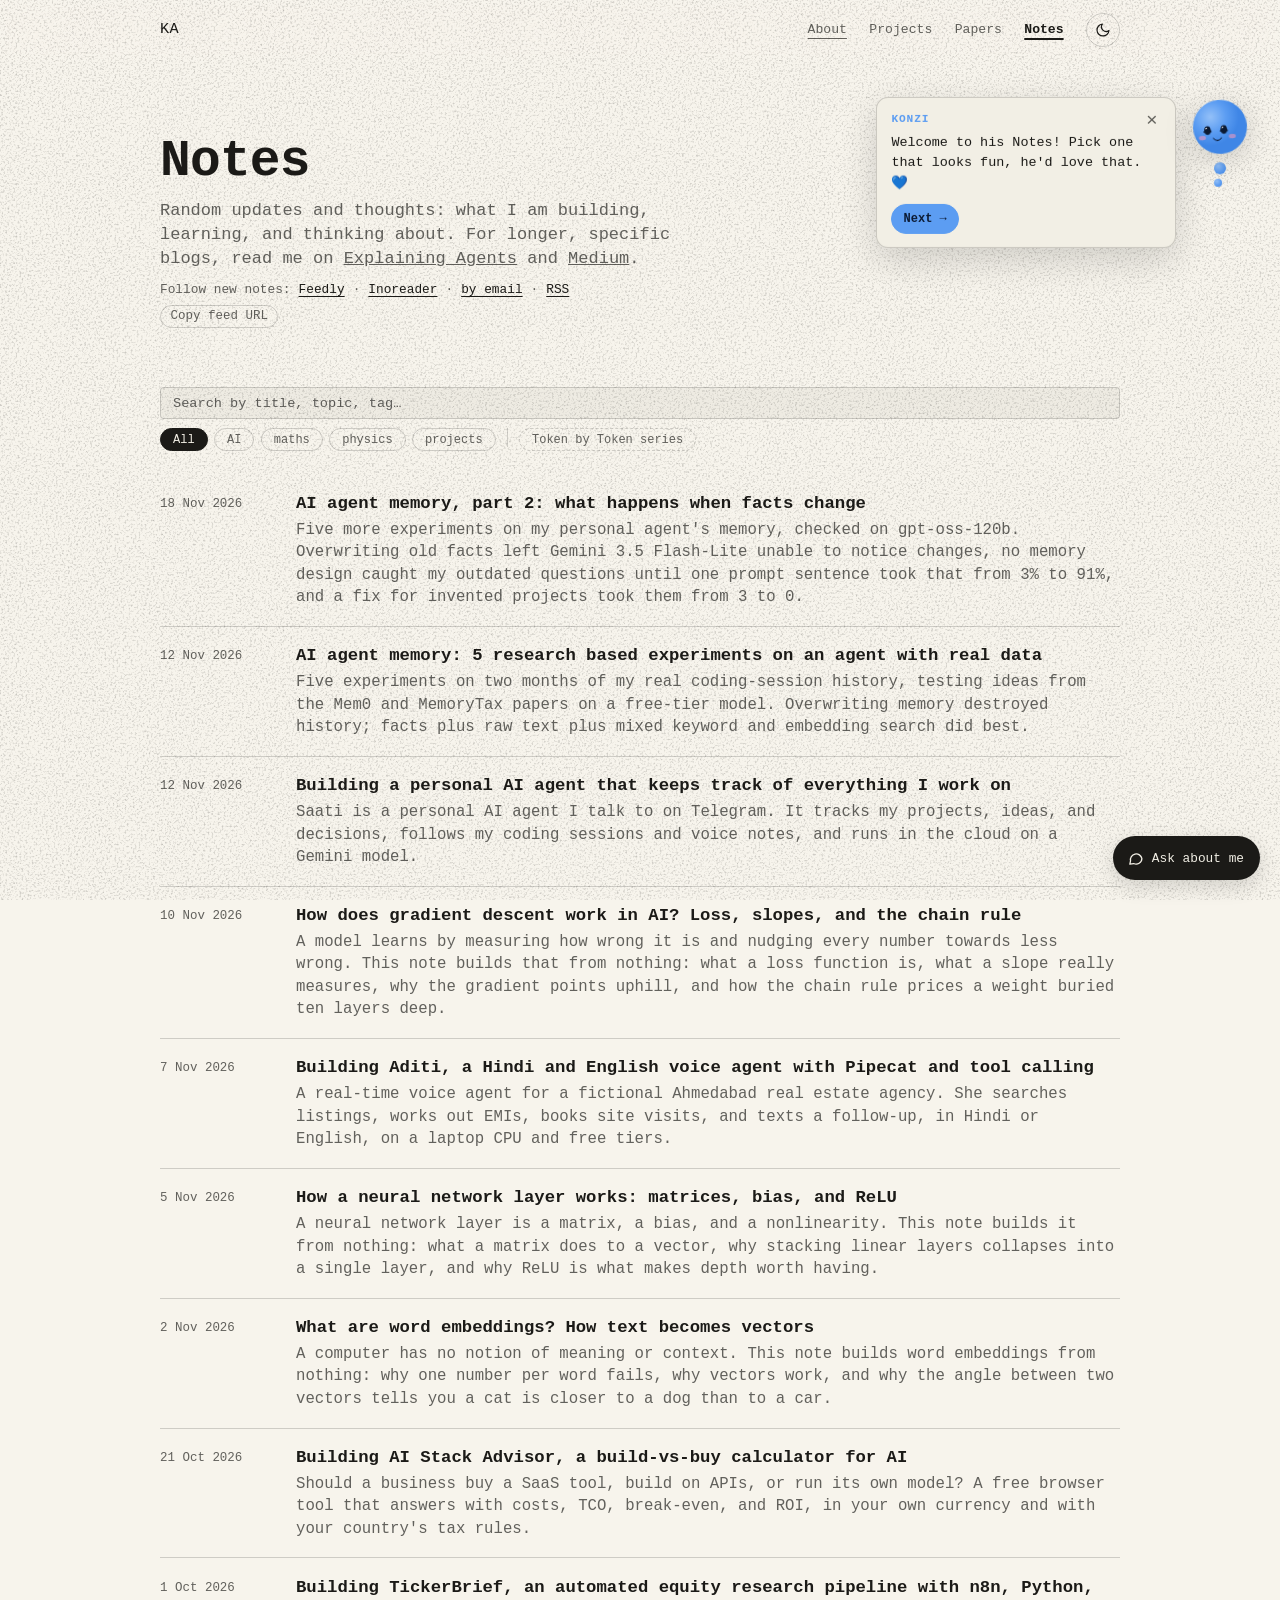
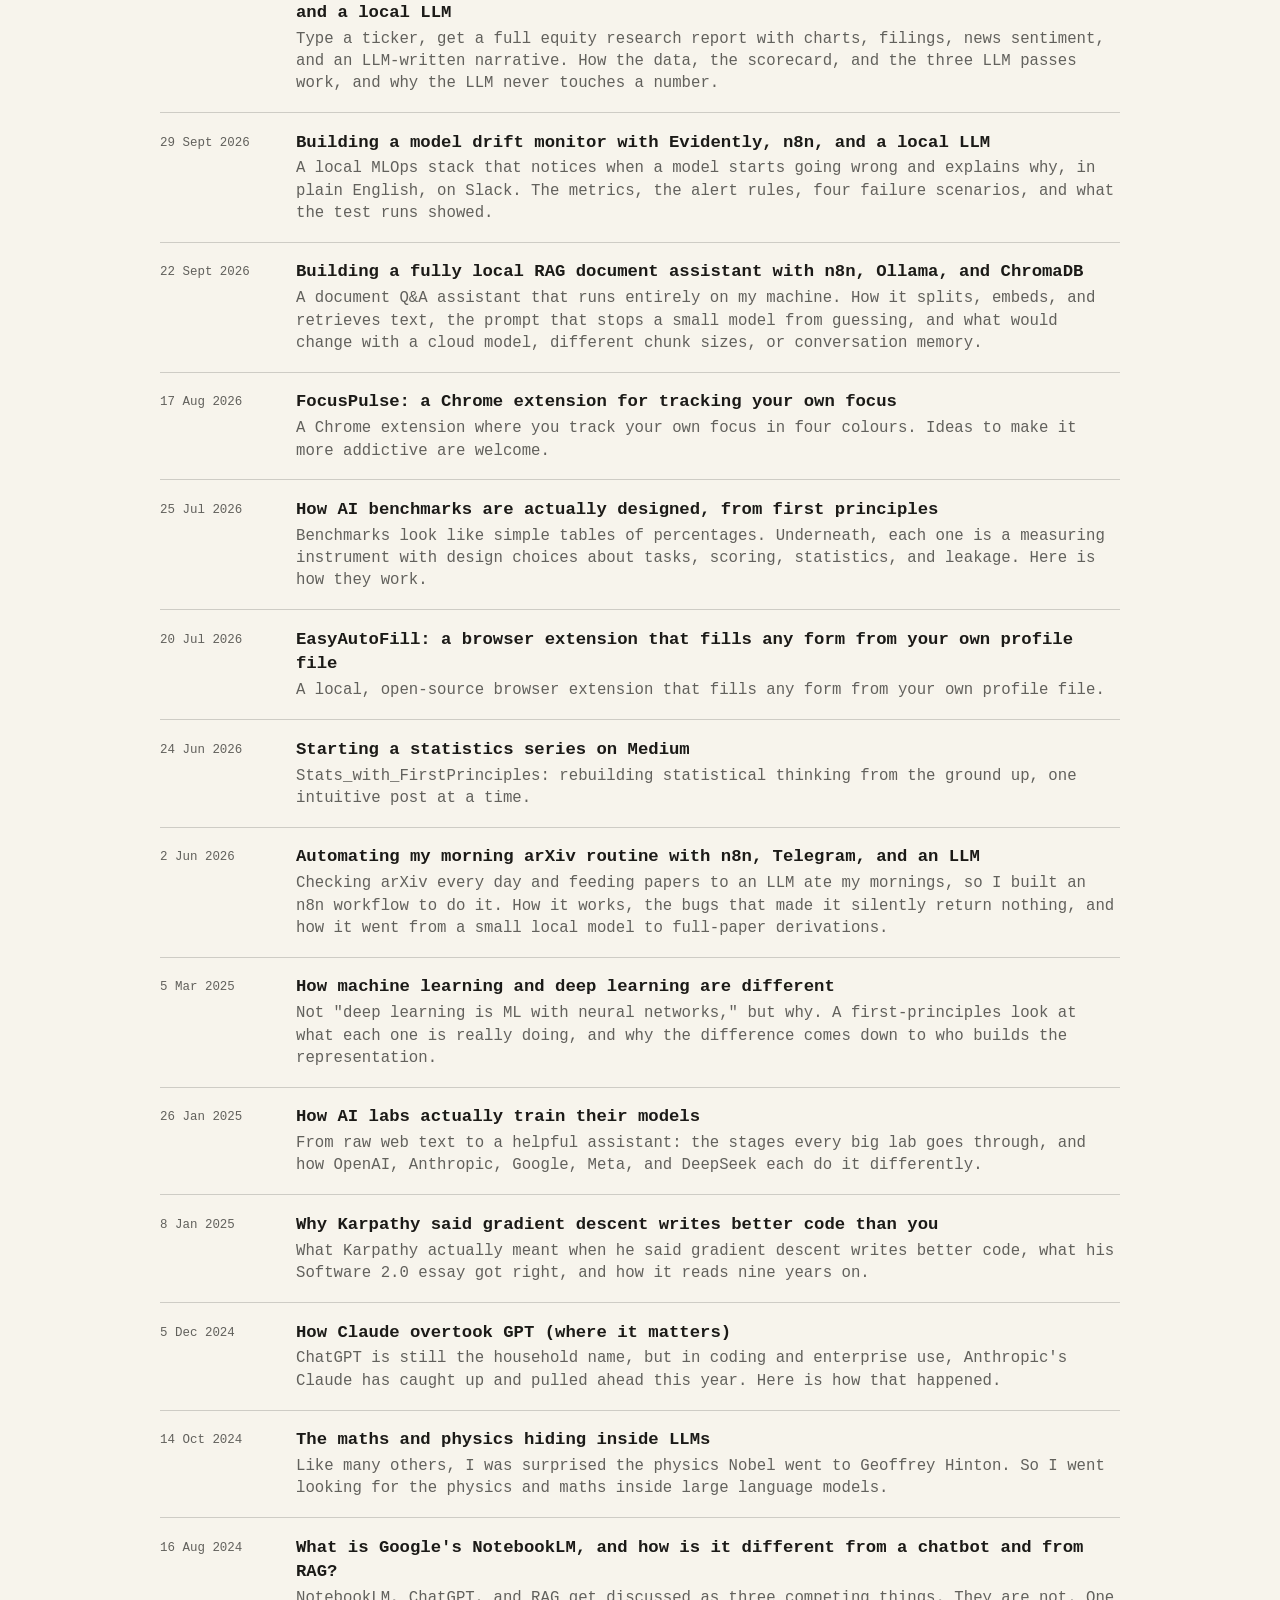
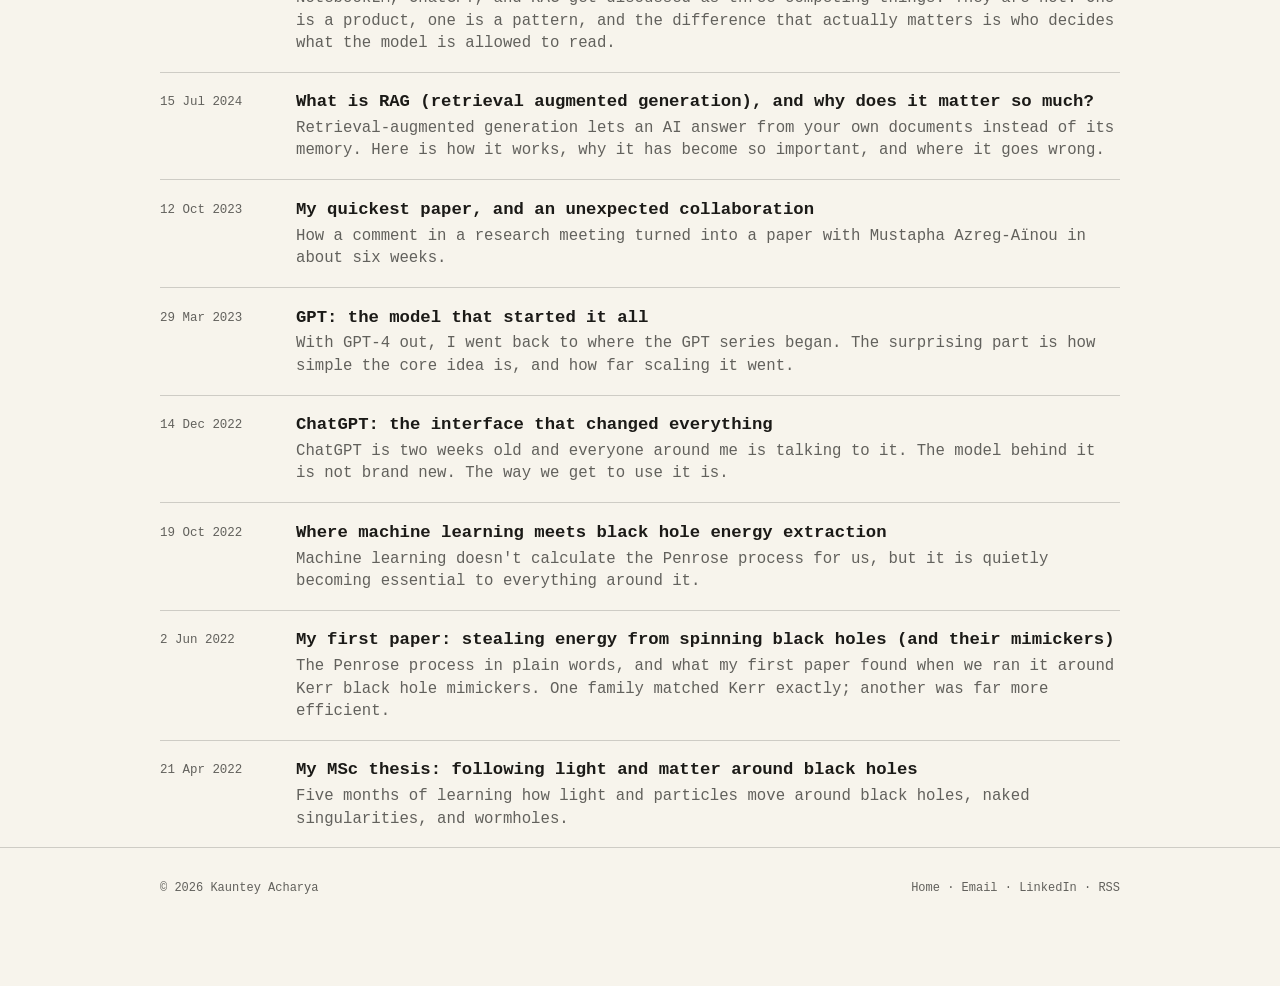
==== commit 2ba5140b: "Unpublish the cross-entropy draft, drop the duplicate gradient note, and unlink draft references at " ====
--- a/notes.html
+++ b/notes.html
@@ -72,7 +72,7 @@
       <input type="search" id="noteSearch" class="notes-search" placeholder="Search by title, topic, tag…" aria-label="Search notes" autocomplete="off">
     </div>
     <div class="filter-bar" id="filters" role="group" aria-label="Filter notes"></div>
-    <ul class="post-list" id="allPosts"><li class="post-item"><time datetime="2026-11-18">18 Nov 2026</time><div><a href="notes/agent-memory-when-facts-change/">AI agent memory, part 2: what happens when facts change</a><p>Five more experiments on my personal agent's memory, checked on gpt-oss-120b. Overwriting old facts left a small model unable to notice changes, no memory design caught my outdated questions until one prompt sentence took that from 3% to 91%, and a fix for invented projects took them from 3 to 0.</p></div></li><li class="post-item"><time datetime="2026-11-12">12 Nov 2026</time><div><a href="notes/ai-agent-memory-experiments/">AI agent memory: 5 research based experiments on an agent with real data</a><p>Five experiments on two months of my real coding-session history, testing ideas from the Mem0 and MemoryTax papers on a free-tier model. Overwriting memory destroyed history; facts plus raw text plus mixed keyword and embedding search did best.</p></div></li><li class="post-item"><time datetime="2026-11-12">12 Nov 2026</time><div><a href="notes/building-a-personal-ai-agent/">Building a personal AI agent that keeps track of everything I work on</a><p>Saati is a personal AI agent I talk to on Telegram. It tracks my projects, ideas, and decisions, follows my coding sessions and voice notes, and runs in the cloud on a Gemini model.</p></div></li><li class="post-item"><time datetime="2026-11-10">10 Nov 2026</time><div><a href="notes/how-gradient-descent-works/">How does gradient descent work in AI? Loss, slopes, and the chain rule</a><p>A model learns by measuring how wrong it is and nudging every number towards less wrong. This note builds that from nothing: what a loss function is, what a slope really measures, why the gradient points uphill, and how the chain rule prices a weight buried ten layers deep.</p></div></li><li class="post-item"><time datetime="2026-11-07">7 Nov 2026</time><div><a href="notes/voice-ai-agent/">Building Aditi, a Hindi and English voice agent with Pipecat and tool calling</a><p>A real-time voice agent for a fictional Ahmedabad real estate agency. She searches listings, works out EMIs, books site visits, and texts a follow-up, in Hindi or English, on a laptop CPU and free tiers.</p></div></li><li class="post-item"><time datetime="2026-11-05">5 Nov 2026</time><div><a href="notes/neural-network-layer-explained/">How a neural network layer works: matrices, bias, and ReLU</a><p>A neural network layer is a matrix, a bias, and a nonlinearity. This note builds it from nothing: what a matrix does to a vector, why stacking linear layers collapses into a single layer, and why ReLU is what makes depth worth having.</p></div></li><li class="post-item"><time datetime="2026-11-02">2 Nov 2026</time><div><a href="notes/word-embeddings-explained/">What are word embeddings? How text becomes vectors</a><p>A computer has no notion of meaning or context. This note builds word embeddings from nothing: why one number per word fails, why vectors work, and why the angle between two vectors tells you a cat is closer to a dog than to a car.</p></div></li><li class="post-item"><time datetime="2026-10-21">21 Oct 2026</time><div><a href="notes/ai-stack-advisor/">Building AI Stack Advisor, a build-vs-buy calculator for AI</a><p>Should a business buy a SaaS tool, build on APIs, or run its own model? A free browser tool that answers with costs, TCO, break-even, and ROI, in your own currency and with your country's tax rules.</p></div></li><li class="post-item"><time datetime="2026-10-01">1 Oct 2026</time><div><a href="notes/tickerbrief/">Building TickerBrief, an automated equity research pipeline with n8n, Python, and a local LLM</a><p>Type a ticker, get a full equity research report with charts, filings, news sentiment, and an LLM-written narrative. How the data, the scorecard, and the three LLM passes work, and why the LLM never touches a number.</p></div></li><li class="post-item"><time datetime="2026-09-29">29 Sept 2026</time><div><a href="notes/ml-drift-alert-agent/">Building a model drift monitor with Evidently, n8n, and a local LLM</a><p>A local MLOps stack that notices when a model starts going wrong and explains why, in plain English, on Slack. The metrics, the alert rules, four failure scenarios, and what the test runs showed.</p></div></li><li class="post-item"><time datetime="2026-09-22">22 Sept 2026</time><div><a href="notes/local-rag-agent/">Building a fully local RAG document assistant with n8n, Ollama, and ChromaDB</a><p>A document Q&amp;A assistant that runs entirely on my machine. How it splits, embeds, and retrieves text, the prompt that stops a small model from guessing, and what would change with a cloud model, different chunk sizes, or conversation memory.</p></div></li><li class="post-item"><time datetime="2026-08-17">17 Aug 2026</time><div><a href="notes/creating-focuspulse/">FocusPulse: a Chrome extension for tracking your own focus</a><p>A Chrome extension where you track your own focus in four colours. Ideas to make it more addictive are welcome.</p></div></li><li class="post-item"><time datetime="2026-07-25">25 Jul 2026</time><div><a href="notes/ai-benchmarks/">How AI benchmarks are actually designed, from first principles</a><p>Benchmarks look like simple tables of percentages. Underneath, each one is a measuring instrument with design choices about tasks, scoring, statistics, and leakage. Here is how they work.</p></div></li><li class="post-item"><time datetime="2026-07-20">20 Jul 2026</time><div><a href="notes/creating-easyautofill/">EasyAutoFill: a browser extension that fills any form from your own profile file</a><p>A local, open-source browser extension that fills any form from your own profile file.</p></div></li><li class="post-item"><time datetime="2026-06-24">24 Jun 2026</time><div><a href="notes/stats-with-first-principles/">Starting a statistics series on Medium</a><p>Stats_with_FirstPrinciples: rebuilding statistical thinking from the ground up, one intuitive post at a time.</p></div></li><li class="post-item"><time datetime="2026-06-02">2 Jun 2026</time><div><a href="notes/automating-arxiv/">Automating my morning arXiv routine with n8n, Telegram, and an LLM</a><p>Checking arXiv every day and feeding papers to an LLM ate my mornings, so I built an n8n workflow to do it. How it works, the bugs that made it silently return nothing, and how it went from a small local model to full-paper derivations.</p></div></li><li class="post-item"><time datetime="2025-03-05">5 Mar 2025</time><div><a href="notes/ml-vs-deep-learning/">How machine learning and deep learning are different</a><p>Not &quot;deep learning is ML with neural networks,&quot; but why. A first-principles look at what each one is really doing, and why the difference comes down to who builds the representation.</p></div></li><li class="post-item"><time datetime="2025-01-26">26 Jan 2025</time><div><a href="notes/how-labs-train-ai-models/">How AI labs actually train their models</a><p>From raw web text to a helpful assistant: the stages every big lab goes through, and how OpenAI, Anthropic, Google, Meta, and DeepSeek each do it differently.</p></div></li><li class="post-item"><time datetime="2025-01-08">8 Jan 2025</time><div><a href="notes/gradient-descent-better-code/">Why Karpathy said gradient descent writes better code than you</a><p>What Karpathy actually meant when he said gradient descent writes better code, what his Software 2.0 essay got right, and how it reads nine years on.</p></div></li><li class="post-item"><time datetime="2024-12-05">5 Dec 2024</time><div><a href="notes/claude-overtook-gpt/">How Claude overtook GPT (where it matters)</a><p>ChatGPT is still the household name, but in coding and enterprise use, Anthropic's Claude has caught up and pulled ahead this year. Here is how that happened.</p></div></li><li class="post-item"><time datetime="2024-10-14">14 Oct 2024</time><div><a href="notes/maths-physics-inside-llms/">The maths and physics hiding inside LLMs</a><p>Like many others, I was surprised the physics Nobel went to Geoffrey Hinton. So I went looking for the physics and maths inside large language models.</p></div></li><li class="post-item"><time datetime="2024-08-16">16 Aug 2024</time><div><a href="notes/notebooklm-vs-chatbot-vs-rag/">What is Google's NotebookLM, and how is it different from a chatbot and from RAG?</a><p>NotebookLM, ChatGPT, and RAG get discussed as three competing things. They are not. One is a product, one is a pattern, and the difference that actually matters is who decides what the model is allowed to read.</p></div></li><li class="post-item"><time datetime="2024-07-15">15 Jul 2024</time><div><a href="notes/what-is-rag/">What is RAG (retrieval augmented generation), and why does it matter so much?</a><p>Retrieval-augmented generation lets an AI answer from your own documents instead of its memory. Here is how it works, why it has become so important, and where it goes wrong.</p></div></li><li class="post-item"><time datetime="2023-10-12">12 Oct 2023</time><div><a href="notes/jmn-magnetic-field/">My quickest paper, and an unexpected collaboration</a><p>How a comment in a research meeting turned into a paper with Mustapha Azreg-Aïnou in about six weeks.</p></div></li><li class="post-item"><time datetime="2023-03-29">29 Mar 2023</time><div><a href="notes/gpt-origins/">GPT: the model that started it all</a><p>With GPT-4 out, I went back to where the GPT series began. The surprising part is how simple the core idea is, and how far scaling it went.</p></div></li><li class="post-item"><time datetime="2022-12-14">14 Dec 2022</time><div><a href="notes/chatgpt-interface/">ChatGPT: the interface that changed everything</a><p>ChatGPT is two weeks old and everyone around me is talking to it. The model behind it is not brand new. The way we get to use it is.</p></div></li><li class="post-item"><time datetime="2022-10-19">19 Oct 2022</time><div><a href="notes/ml-black-hole-energy-extraction/">Where machine learning meets black hole energy extraction</a><p>Machine learning doesn't calculate the Penrose process for us, but it is quietly becoming essential to everything around it.</p></div></li><li class="post-item"><time datetime="2022-06-02">2 Jun 2022</time><div><a href="notes/first-paper-penrose/">My first paper: stealing energy from spinning black holes (and their mimickers)</a><p>The Penrose process in plain words, and what my first paper found when we ran it around Kerr black hole mimickers. One family matched Kerr exactly; another was far more efficient.</p></div></li><li class="post-item"><time datetime="2022-04-21">21 Apr 2022</time><div><a href="notes/msc-thesis/">My MSc thesis: following light and matter around black holes</a><p>Five months of learning how light and particles move around black holes, naked singularities, and wormholes.</p></div></li></ul>
+    <ul class="post-list" id="allPosts"><li class="post-item"><time datetime="2026-11-18">18 Nov 2026</time><div><a href="notes/agent-memory-when-facts-change/">AI agent memory, part 2: what happens when facts change</a><p>Five more experiments on my personal agent's memory, checked on gpt-oss-120b. Overwriting old facts left Gemini 3.5 Flash-Lite unable to notice changes, no memory design caught my outdated questions until one prompt sentence took that from 3% to 91%, and a fix for invented projects took them from 3 to 0.</p></div></li><li class="post-item"><time datetime="2026-11-12">12 Nov 2026</time><div><a href="notes/ai-agent-memory-experiments/">AI agent memory: 5 research based experiments on an agent with real data</a><p>Five experiments on two months of my real coding-session history, testing ideas from the Mem0 and MemoryTax papers on a free-tier model. Overwriting memory destroyed history; facts plus raw text plus mixed keyword and embedding search did best.</p></div></li><li class="post-item"><time datetime="2026-11-12">12 Nov 2026</time><div><a href="notes/building-a-personal-ai-agent/">Building a personal AI agent that keeps track of everything I work on</a><p>Saati is a personal AI agent I talk to on Telegram. It tracks my projects, ideas, and decisions, follows my coding sessions and voice notes, and runs in the cloud on a Gemini model.</p></div></li><li class="post-item"><time datetime="2026-11-10">10 Nov 2026</time><div><a href="notes/how-gradient-descent-works/">How does gradient descent work in AI? Loss, slopes, and the chain rule</a><p>A model learns by measuring how wrong it is and nudging every number towards less wrong. This note builds that from nothing: what a loss function is, what a slope really measures, why the gradient points uphill, and how the chain rule prices a weight buried ten layers deep.</p></div></li><li class="post-item"><time datetime="2026-11-07">7 Nov 2026</time><div><a href="notes/voice-ai-agent/">Building Aditi, a Hindi and English voice agent with Pipecat and tool calling</a><p>A real-time voice agent for a fictional Ahmedabad real estate agency. She searches listings, works out EMIs, books site visits, and texts a follow-up, in Hindi or English, on a laptop CPU and free tiers.</p></div></li><li class="post-item"><time datetime="2026-11-05">5 Nov 2026</time><div><a href="notes/neural-network-layer-explained/">How a neural network layer works: matrices, bias, and ReLU</a><p>A neural network layer is a matrix, a bias, and a nonlinearity. This note builds it from nothing: what a matrix does to a vector, why stacking linear layers collapses into a single layer, and why ReLU is what makes depth worth having.</p></div></li><li class="post-item"><time datetime="2026-11-02">2 Nov 2026</time><div><a href="notes/word-embeddings-explained/">What are word embeddings? How text becomes vectors</a><p>A computer has no notion of meaning or context. This note builds word embeddings from nothing: why one number per word fails, why vectors work, and why the angle between two vectors tells you a cat is closer to a dog than to a car.</p></div></li><li class="post-item"><time datetime="2026-10-21">21 Oct 2026</time><div><a href="notes/ai-stack-advisor/">Building AI Stack Advisor, a build-vs-buy calculator for AI</a><p>Should a business buy a SaaS tool, build on APIs, or run its own model? A free browser tool that answers with costs, TCO, break-even, and ROI, in your own currency and with your country's tax rules.</p></div></li><li class="post-item"><time datetime="2026-10-01">1 Oct 2026</time><div><a href="notes/tickerbrief/">Building TickerBrief, an automated equity research pipeline with n8n, Python, and a local LLM</a><p>Type a ticker, get a full equity research report with charts, filings, news sentiment, and an LLM-written narrative. How the data, the scorecard, and the three LLM passes work, and why the LLM never touches a number.</p></div></li><li class="post-item"><time datetime="2026-09-29">29 Sept 2026</time><div><a href="notes/ml-drift-alert-agent/">Building a model drift monitor with Evidently, n8n, and a local LLM</a><p>A local MLOps stack that notices when a model starts going wrong and explains why, in plain English, on Slack. The metrics, the alert rules, four failure scenarios, and what the test runs showed.</p></div></li><li class="post-item"><time datetime="2026-09-22">22 Sept 2026</time><div><a href="notes/local-rag-agent/">Building a fully local RAG document assistant with n8n, Ollama, and ChromaDB</a><p>A document Q&amp;A assistant that runs entirely on my machine. How it splits, embeds, and retrieves text, the prompt that stops a small model from guessing, and what would change with a cloud model, different chunk sizes, or conversation memory.</p></div></li><li class="post-item"><time datetime="2026-08-17">17 Aug 2026</time><div><a href="notes/creating-focuspulse/">FocusPulse: a Chrome extension for tracking your own focus</a><p>A Chrome extension where you track your own focus in four colours. Ideas to make it more addictive are welcome.</p></div></li><li class="post-item"><time datetime="2026-07-25">25 Jul 2026</time><div><a href="notes/ai-benchmarks/">How AI benchmarks are actually designed, from first principles</a><p>Benchmarks look like simple tables of percentages. Underneath, each one is a measuring instrument with design choices about tasks, scoring, statistics, and leakage. Here is how they work.</p></div></li><li class="post-item"><time datetime="2026-07-20">20 Jul 2026</time><div><a href="notes/creating-easyautofill/">EasyAutoFill: a browser extension that fills any form from your own profile file</a><p>A local, open-source browser extension that fills any form from your own profile file.</p></div></li><li class="post-item"><time datetime="2026-06-24">24 Jun 2026</time><div><a href="notes/stats-with-first-principles/">Starting a statistics series on Medium</a><p>Stats_with_FirstPrinciples: rebuilding statistical thinking from the ground up, one intuitive post at a time.</p></div></li><li class="post-item"><time datetime="2026-06-02">2 Jun 2026</time><div><a href="notes/automating-arxiv/">Automating my morning arXiv routine with n8n, Telegram, and an LLM</a><p>Checking arXiv every day and feeding papers to an LLM ate my mornings, so I built an n8n workflow to do it. How it works, the bugs that made it silently return nothing, and how it went from a small local model to full-paper derivations.</p></div></li><li class="post-item"><time datetime="2025-03-05">5 Mar 2025</time><div><a href="notes/ml-vs-deep-learning/">How machine learning and deep learning are different</a><p>Not &quot;deep learning is ML with neural networks,&quot; but why. A first-principles look at what each one is really doing, and why the difference comes down to who builds the representation.</p></div></li><li class="post-item"><time datetime="2025-01-26">26 Jan 2025</time><div><a href="notes/how-labs-train-ai-models/">How AI labs actually train their models</a><p>From raw web text to a helpful assistant: the stages every big lab goes through, and how OpenAI, Anthropic, Google, Meta, and DeepSeek each do it differently.</p></div></li><li class="post-item"><time datetime="2025-01-08">8 Jan 2025</time><div><a href="notes/gradient-descent-better-code/">Why Karpathy said gradient descent writes better code than you</a><p>What Karpathy actually meant when he said gradient descent writes better code, what his Software 2.0 essay got right, and how it reads nine years on.</p></div></li><li class="post-item"><time datetime="2024-12-05">5 Dec 2024</time><div><a href="notes/claude-overtook-gpt/">How Claude overtook GPT (where it matters)</a><p>ChatGPT is still the household name, but in coding and enterprise use, Anthropic's Claude has caught up and pulled ahead this year. Here is how that happened.</p></div></li><li class="post-item"><time datetime="2024-10-14">14 Oct 2024</time><div><a href="notes/maths-physics-inside-llms/">The maths and physics hiding inside LLMs</a><p>Like many others, I was surprised the physics Nobel went to Geoffrey Hinton. So I went looking for the physics and maths inside large language models.</p></div></li><li class="post-item"><time datetime="2024-08-16">16 Aug 2024</time><div><a href="notes/notebooklm-vs-chatbot-vs-rag/">What is Google's NotebookLM, and how is it different from a chatbot and from RAG?</a><p>NotebookLM, ChatGPT, and RAG get discussed as three competing things. They are not. One is a product, one is a pattern, and the difference that actually matters is who decides what the model is allowed to read.</p></div></li><li class="post-item"><time datetime="2024-07-15">15 Jul 2024</time><div><a href="notes/what-is-rag/">What is RAG (retrieval augmented generation), and why does it matter so much?</a><p>Retrieval-augmented generation lets an AI answer from your own documents instead of its memory. Here is how it works, why it has become so important, and where it goes wrong.</p></div></li><li class="post-item"><time datetime="2023-10-12">12 Oct 2023</time><div><a href="notes/jmn-magnetic-field/">My quickest paper, and an unexpected collaboration</a><p>How a comment in a research meeting turned into a paper with Mustapha Azreg-Aïnou in about six weeks.</p></div></li><li class="post-item"><time datetime="2023-03-29">29 Mar 2023</time><div><a href="notes/gpt-origins/">GPT: the model that started it all</a><p>With GPT-4 out, I went back to where the GPT series began. The surprising part is how simple the core idea is, and how far scaling it went.</p></div></li><li class="post-item"><time datetime="2022-12-14">14 Dec 2022</time><div><a href="notes/chatgpt-interface/">ChatGPT: the interface that changed everything</a><p>ChatGPT is two weeks old and everyone around me is talking to it. The model behind it is not brand new. The way we get to use it is.</p></div></li><li class="post-item"><time datetime="2022-10-19">19 Oct 2022</time><div><a href="notes/ml-black-hole-energy-extraction/">Where machine learning meets black hole energy extraction</a><p>Machine learning doesn't calculate the Penrose process for us, but it is quietly becoming essential to everything around it.</p></div></li><li class="post-item"><time datetime="2022-06-02">2 Jun 2022</time><div><a href="notes/first-paper-penrose/">My first paper: stealing energy from spinning black holes (and their mimickers)</a><p>The Penrose process in plain words, and what my first paper found when we ran it around Kerr black hole mimickers. One family matched Kerr exactly; another was far more efficient.</p></div></li><li class="post-item"><time datetime="2022-04-21">21 Apr 2022</time><div><a href="notes/msc-thesis/">My MSc thesis: following light and matter around black holes</a><p>Five months of learning how light and particles move around black holes, naked singularities, and wormholes.</p></div></li></ul>
   </section>
 
   <!-- Single-post view -->
